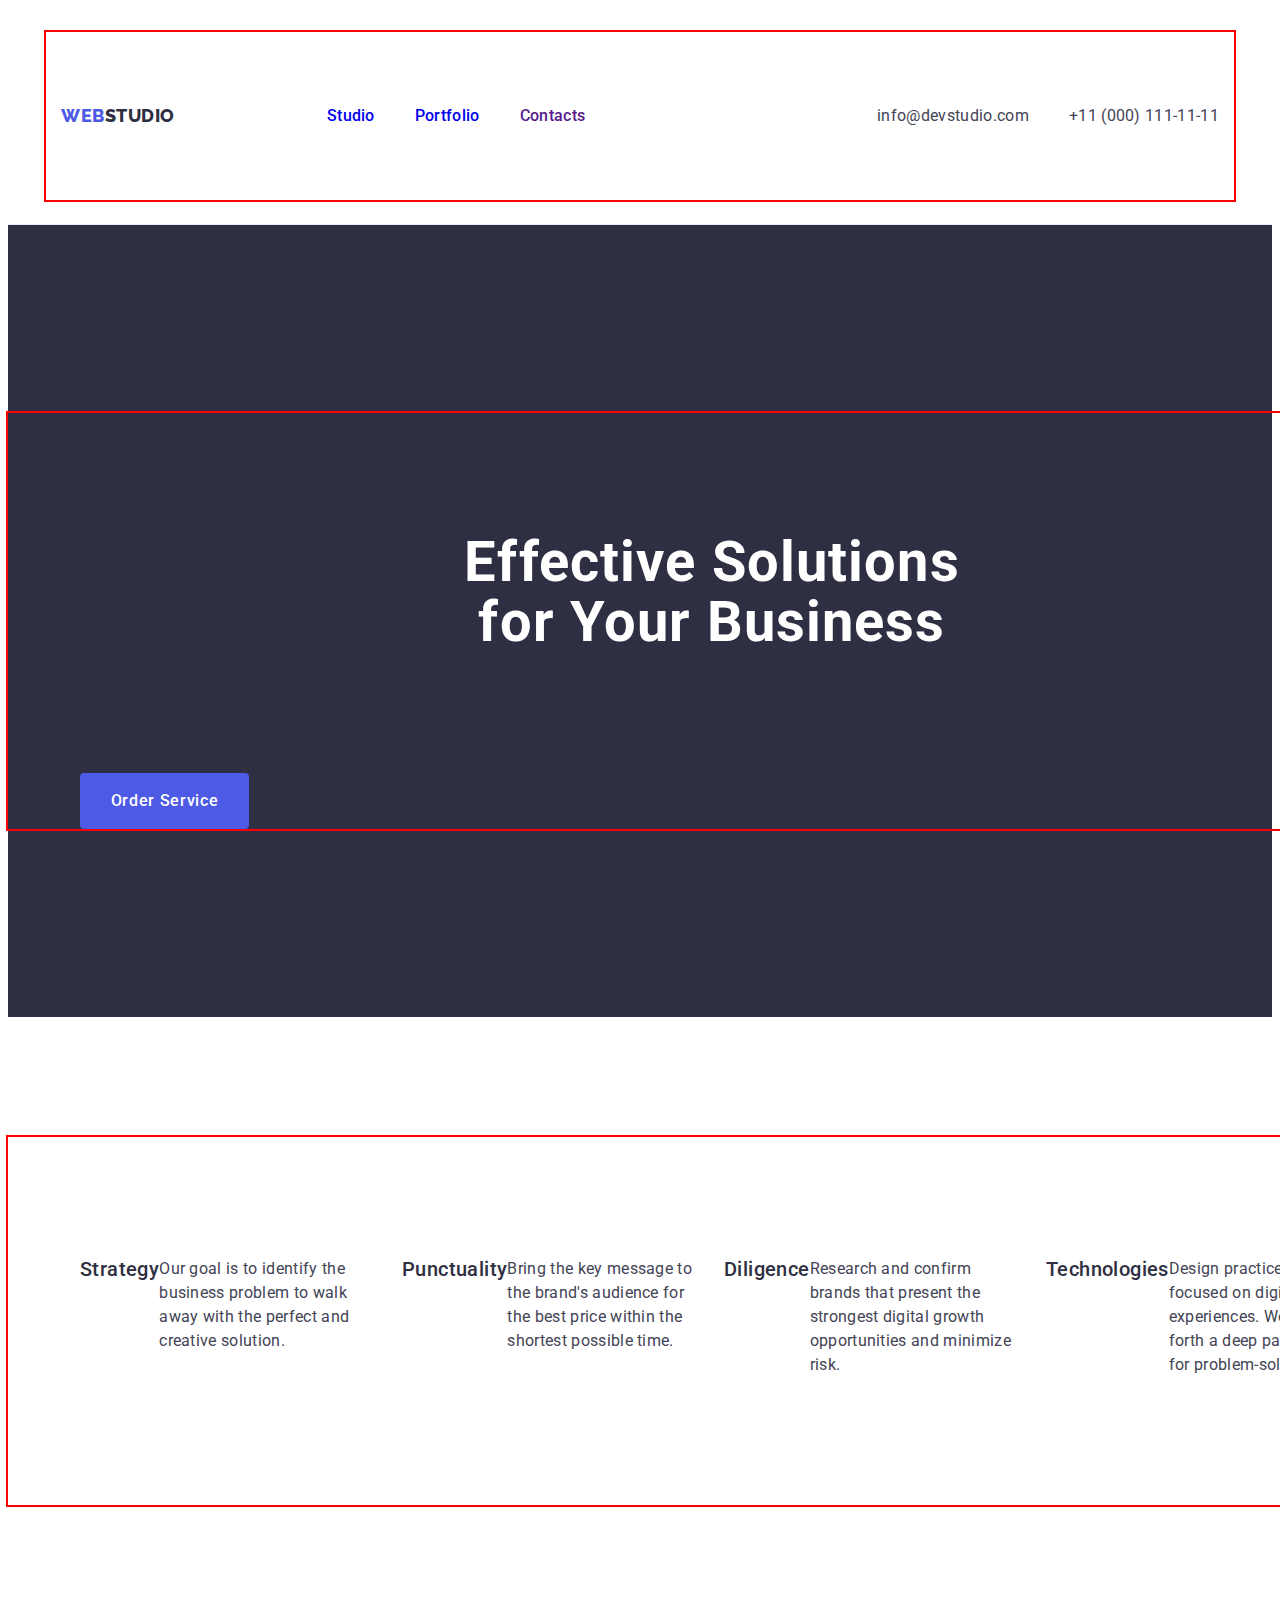
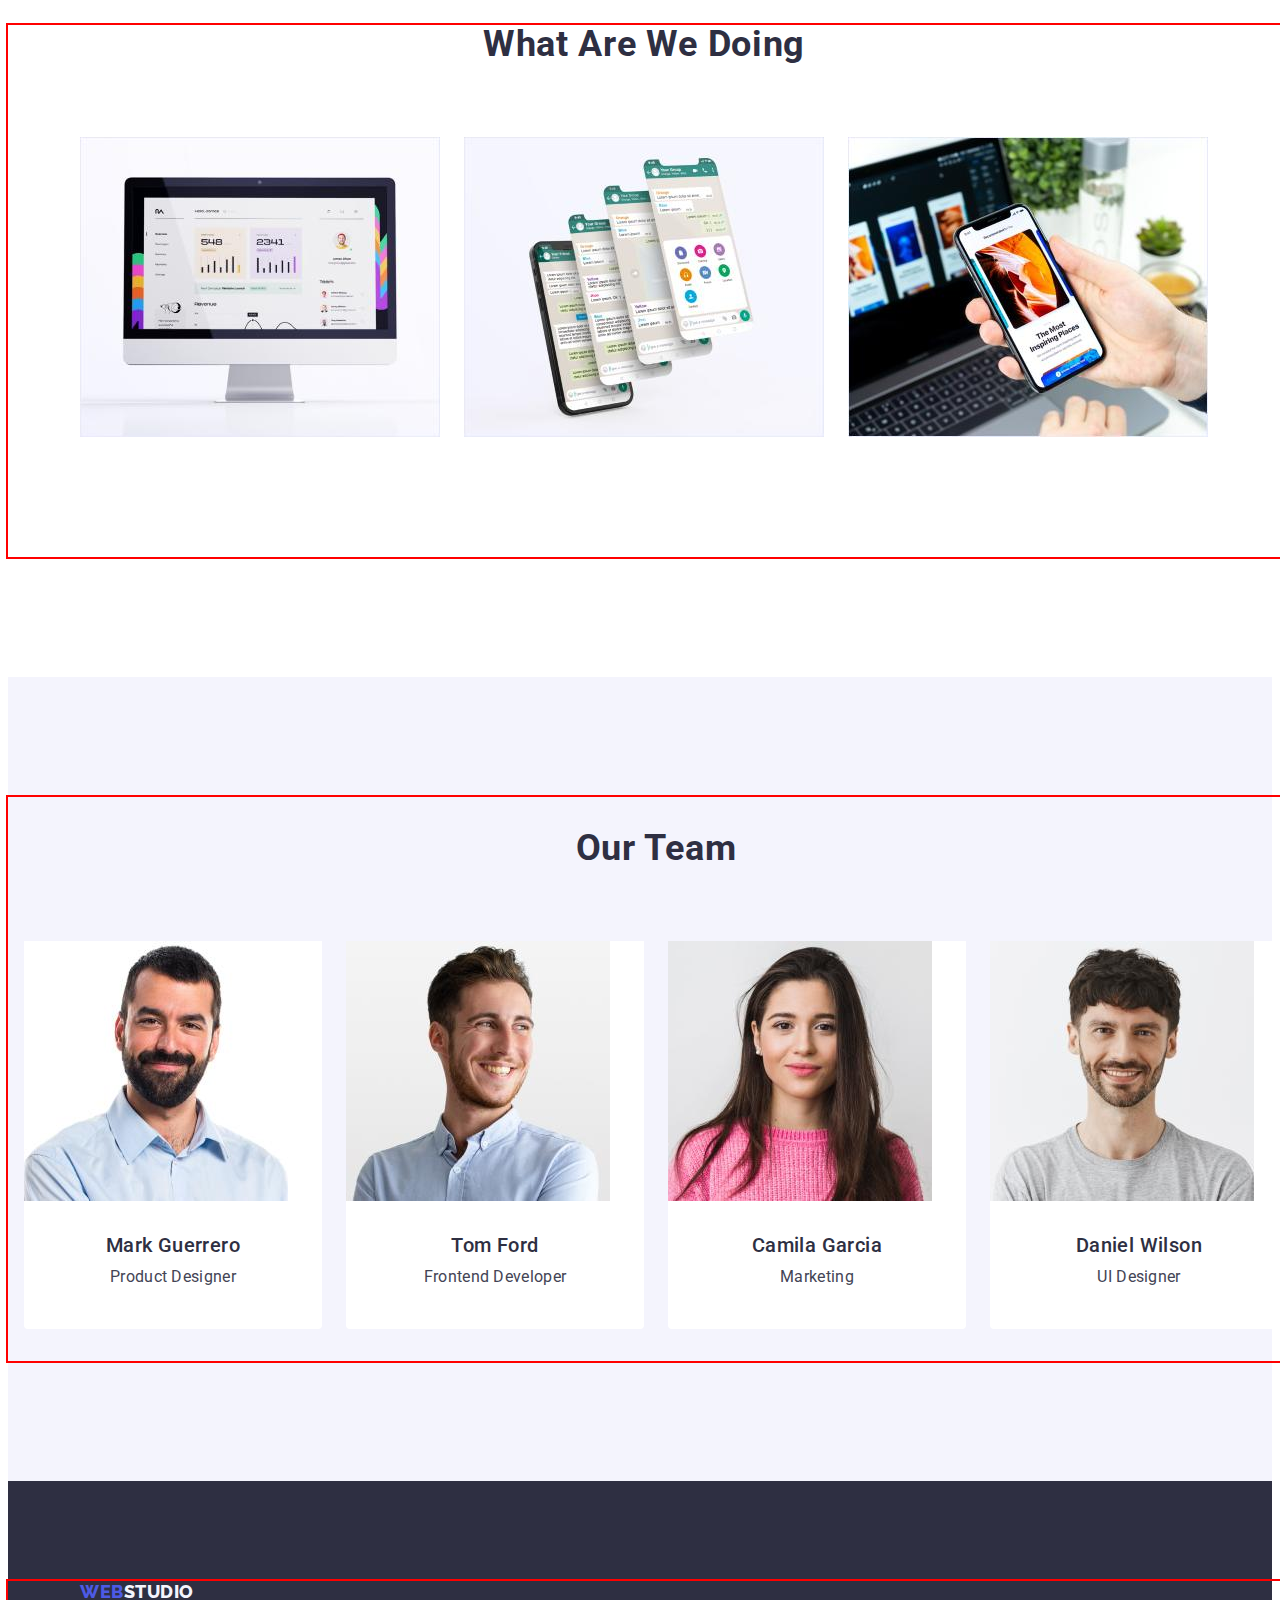
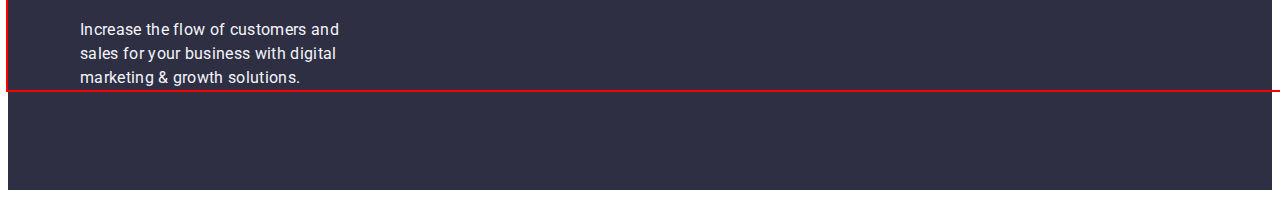
==== index.html @ 11876c2a "HOMEWORK 3" ====
<!DOCTYPE html>
<html lang="en">
<head>
    <meta charset="UTF-8">
    <meta http-equiv="X-UA-Compatible" content="IE=edge">
    <meta name="viewport" content="width=device-width, initial-scale=1.0">
    <title>Web Studio</title>
    <link rel="preconnect" href="https://fonts.googleapis.com">
<link rel="preconnect" href="https://fonts.gstatic.com" crossorigin>
<link href="https://fonts.googleapis.com/css2?family=Raleway:wght@800&family=Roboto:wght@400;500;700&display=swap" rel="stylesheet">
<link rel="stylesheet" href="https://cdnjs.cloudflare.com/ajax/libs/modern-normalize/2.0.0/modern-normalize.min.css" integrity="sha512-4xo8blKMVCiXpTaLzQSLSw3KFOVPWhm/TRtuPVc4WG6kUgjH6J03IBuG7JZPkcWMxJ5huwaBpOpnwYElP/m6wg==" crossorigin="anonymous" referrerpolicy="no-referrer" />    
<link rel="stylesheet" href="./css/style.css">
</head>
<body>
    <header class="header link">
        <div class="container header-container">
        <nav class="header-navigation" >
        <a  class="header-logo link" href="./index.html">Web<span class="header-span link">Studio</span>
        </a>
        <ul class="header-menu list" >
            <li class="header-title-item"><a class="header-text-link link" href="./index.html">Studio</a></li>
            <li class="header-title-item"><a class="header-text-link link" href="./portfolio.html">Portfolio</a></li> 
            <li class="header-title-item"><a class="header-text-link link" href="">Contacts</a></li>
        </ul> 
        </nav>
        <address class="header-address">
            <ul class="header-soc list">
                <li class="header-soc-item link"><a class="header-soc-title link" href="mailto:info@devstudio.com">info@devstudio.com</a></li>
                <li class="header-soc-item link"><a class="header-soc-title link" href="tel:+110001111111">+11 (000) 111-11-11</a></li>
            </ul>
        </address>
        </div>
</header>
<main>
    <section class="hero">
        <div class="container">
        <h1 class="hero-title">
            Effective Solutions for Your Business
        </h1>
        <button type="button" class="hero-btn">Order Service</button>
        </div>
    </section>
    <section class="benefists">
        <div class="container">
        <h2 class="visually-hidden">Benefists</h2>
        <ul class="benefists-list list">
        <li class="benefists-item">
            <h3 class="benefists-subtitle">Strategy</h3>
            <p class="benefists-item-text">Our goal is to identify the business
                problem to walk away with the perfect and creative solution. </p>
        </li>
        <li class="benefists-item">
            <h3 class="benefists-subtitle">Punctuality</h3>
            <p class="benefists-item-text">Bring the key message to the brand's audience for the best price within the shortest possible time.</p>
        </li>
        <li class="benefists-item">
            <h3 class="benefists-subtitle">Diligence</h3>
            <p class="benefists-item-text">Research and confirm brands that present the strongest digital growth opportunities and minimize risk.</p>
        </li>
        <li class="benefists-item">
            <h3 class="benefists-subtitle">Technologies</h3>
            <p class="benefists-item-text">Design practice focused on digital experiences. We bring forth a deep passion for problem-solving.</p>
        </li>
    </ul>
    </div>
    </section>
    <section class="products">
        <div class="container">
        <h2 class="products-title">What are we doing</h2>
        <ul class="products list">
            <li class="products-item"><img src="./images/computer.jpg" alt="computer" width="360"></li>
            <li class="products-item"><img src="./images/more.mobile.phones.jpg" alt="more mobile phones" width="360"></li>
            <li class="products-item"><img src="./images/mobile.phone.jpg" alt="mobile phones" width="360"></li>
        </ul>
        </div>
    </section>
    <section id="our-team" class="team list">
    <div class="container team-container">
        <h2 class="team-title list">Our Team</h2>
            <ul class="team-list list">
                <li class="team-item list">
                    <img src="./images/mark.jpg" alt="Mark Guerrero" width="264">
                <div class="team-person">
                    <h3 class="team-subtitle">Mark Guerrero</h3>
                    <p class="team-item-text">Product Designer</p>
                </div>
                </li>
                 <li class="team-item list">
                    <img src="./images/tom.ford.jpg" alt="TomFord" width="264">
                <div class="team-person">
                    <h3 class="team-subtitle">Tom Ford</h3>
                    <p class="team-item-text">Frontend Developer</p>
                </div>
                </li>
                <li class="team-item list">
                    <img src="./images/Camila.Garcia.jpg" alt="CamilaGarcia" width="264">
                <div class="team-person">
                    <h3 class="team-subtitle">Camila Garcia</h3>
                    <p class="team-item-text">Marketing</p>
                </div>
                </li>
                <li class="team-item list">
                    <img src="./images/Daniel.Wilson.jpg" alt="DanielWilson" width="264">
                <div class="team-person">
                    <h3 class="team-subtitle">Daniel Wilson</h3>
                    <p class="team-item-text">UI Designer</p>
                </div>
                </li>
            </ul>
    </div>
    </section>
</main>
<footer class="web-background link">
    <div class="container footer-container">
    <a href="./portfolio.html" class="web-title link">Web<span class="web-item-title">Studio</span>
    </a>
    <p class="web-item-text">Increase the flow of customers and sales for your business with digital marketing & growth solutions.</p>
</div>
</footer>
</body>
</html>
---- css/style.css ----
:root {
    --title-color:#2E2F42;
    --main-text-color: #434455;
    --second-text-color: #F4F4FD;
    --background: #E5E5E5;
    --color-two: #4D5AE5;
    --color-white: #ffffff;
    --color-three:#404bbf; 
    }
    body {
        font-family: "Raleway" sans-serif;
        font-family: "Roboto", sans-serif;
        background-color: #FFFFFF;
        color: #434455;
    }
    p, h1,h2,h3,h4,h5,h6 {
        margin-top: 0;
        margin-bottom: 0;
    }
    a {
        text-decoration: none;
    }
    img {
        display: block;
    }
    ul{
        list-style: none;
        margin-top: 0;
        margin-bottom: 0;
        padding-left: 0;
    }
    .list style {
        text-decoration: none;
    }
    .container {
        width: 100%;
        max-width: 1440px;
        padding-left: 72px;
        padding-right: 72px;
        margin: 0 auto;
        outline: 2px solid red;
    }
    /* --------------HEADER-------------- */
    
    .header {
        padding-top: 24px;
        padding-bottom: 24px;
        border-bottom: 1px solid #e7e9fc;
    }
    .header-container {
        display: flex;
        align-items: center;
        width: 1158px;
        padding: 0 15px;
        
        
    }
    .header-logo {
    font-family: "Raleway", sans-serif;
    font-weight: 800;
    font-size: 18px;
    line-height: 1.17;
    letter-spacing: 0.03em;
    text-transform: uppercase;
    color: var(--color-two);
    margin-right: 76px;
    
    }
    .header-logo span {
        font-weight: 800;
    font-size: 18px;
    line-height: 1.17;
    letter-spacing: 0.03em;
    text-transform: uppercase;
    color: var(--title-color);
    }
    .header-text-link {
        padding: 24px 0;
    }
    .header-menu {
        display: flex;
        margin-left: 76px;
        gap: 40px;
        padding: 24px 0;
    
    }
    .header-soc {
        display: flex;
        margin-left: auto;
        padding: 24px 0;
        gap: 40px;
    }
    .header-navigation {
        display: flex;
        align-items: center;
        flex-grow: 1;
        margin-right: 76px;
        padding: 24px 0;
        
    }
    .header-menu {
        font-family: 'Roboto';
        font-style: normal;
        font-weight: 500;
        font-size: 16px;
        line-height: 1.5;
        letter-spacing: 0.02em;
        color: var(--title-color);
        padding: 24px 0;
    }
    .header-navigation {
        list-style: none;
    }
    .header-text-link:hover, .header-text-link:focus {
        color: #404bbf;
    }
    .header-menu {
        text-decoration:none;
    }
    .header-soc-title {
    font-weight: 400;
    font-size: 16px;
    line-height: 1.50;
    letter-spacing: 0.02em;
    color: var(--main-text-color);
    width: 153px;
    height: 24px;
    padding: 24px 0;
    gap: 40px;
    }
    .header-soc-item {
        text-decoration: none;
    }
    .header-address{
    font-style: normal;
    }
    .header-menu {
        list-style: none;
    }
    .header-logo {
        text-decoration: none;
    }
    .header-text-link {
        text-decoration: none;
    }
    .header-menu:hover, .header-menu:focus {
        color: #404bbf;
    }
    .header-soc-title:hover,.header-soc-title:focus {
        color: #404bbf
    }
    .header-address {
        display: flex;
        gap: 40px;
        padding: 24px 0;
    }
    .header-title-item {
        padding: 24px 0;
    }
    /* --------------HERO-------------- */
    .hero {
        background-color: #2E2F42;
        padding: 188px 0;
    }
    .hero-title {
        font-weight: 700;
    font-size: 56px;
    line-height: 1.07;
    text-align: center;
    letter-spacing: 0.02em;
    color: var(--color-white);
    max-width: 496px;
    text-align: center;
    margin-right: auto;
    margin-left: auto;
    padding-bottom: 48px;
    padding-bottom: 120px;
    padding-top: 120px;
    }
    .hero-btn {
        width: 169px;
        height: 56px;
        font-family: "Roboto", sans-serif;
        font-weight: 500;
        font-size: 16px;
        line-height: 1.50;
        letter-spacing: 0.04em;
        color: var(--color-white);
        background-color: var(--color-two);
        cursor: pointer;
        border-radius: 4px;
        border:none;
        display: block;
        min-width: 169px;
    }
    .hero-btn:hover, .hero-btn:focus {
        background-color: #404BBF;
    }
    /* --------------BENEFISTS-------------- */
    
    .benefists {
        padding: 120px 0;
    }
    .benefists-list {
        display: flex;
        gap: 24px;
    }
    .visually-hidden { 
        position: absolute; 
        width: 1px; 
        height: 1px; 
        margin: -1px;
        border: 0; 
        padding: 0; 
        white-space: nowrap;
        clip-path: inset(100%);
        clip: rect(0 0 0 0);
        overflow: hidden; 
    }
    .benefists-subtitle {
    font-weight: 500;
    font-size: 20px;
    line-height: 1.20;
    letter-spacing: 0.02em;
    color: var(--title-color);
    margin-bottom: 8px;
    padding: 120px 0;
    }
    .benefists-item-text {
    font-weight: 400;
    font-size: 16px;
    line-height: 1.50;
    letter-spacing: 0.02em;
    color: var(--main-text-color);
    margin-bottom: 8px;
    padding: 120px 0;
    }
    .benefists-item {
        display: flex;
        width: calc((100% - 72px) / 4);
    
    }
    .team-person {
        padding: 32px 16px;
        text-align: center;
        margin-bottom: 8px;
    }
    /* --------------PRODUCTS-------------- */
    .products {
        padding-bottom: 120px;
        display: flex;
        gap: 24px;
    
    }
    .products-title {
        font-weight: 700;
        font-size: 36px;
        line-height: 1.11;
        text-align: center;
        letter-spacing: 0.02em;
        text-transform: capitalize;
        color: var(--title-color);
        margin-bottom: 72px;
    }
    .products-item {
    font-weight: 700;
    font-size: 36px;
    line-height: 1.11;
    text-align: center;
    letter-spacing: 0.02em;
    text-transform: capitalize;
    color: #2E2F42; 
    width: calc((100% - 48px) / 3);
    }
    /* --------------TEAM-------------- */
    .team-container {
        padding: 32px 16px;
    }
    .team {
        background-color: #F4F4FD;
        padding: 120px 0;
    }
    .team-list {
        display: flex;
        gap: 24px;
    }
    .team-title {
        font-weight: 700;
        font-size: 36px;
        line-height: 1.11;
        text-align: center;
        letter-spacing: 0.02em;
        text-transform: capitalize;
        color: var(--title-color);
        margin-bottom: 72px;
    }
    .team-item {
        width: calc((100% - 72px) / 4);
        background: #FFFFFF;
    border-radius: 0px 0px 4px 4px;
    }
    .team-subtitle {
        font-weight: 500;
    font-size: 20px;
    line-height: 1.20;
    letter-spacing: 0.02em;
    color: #2E2F42;
    background-color: #FFFFFF;
    text-align: center;
    margin-bottom: 8px;
    }
    
    .team-item-text {
        font-weight: 400;
    font-size: 16px;
    line-height: 1.50;
    letter-spacing: 0.02em;
    color: #434455;
    text-align: center;
    background-color: var(--color-white);
    }
    /* --------------FOOTER-------------- */
    .web-background {
        background-color: #2e2f42;
        padding: 100px 0;
    }
    .web-title {
    font-family: "Raleway", sans-serif;
    font-weight: 800;
    font-size: 18px;
    line-height: 1.17;
    letter-spacing: 0.03em;
    text-transform: uppercase;
    color: #4D5AE5;
    display: inline-block;
    margin-bottom: 16px;
    }
    .web-title span {
        font-weight: 800;
    font-size: 18px;
    line-height: 1.17;
    letter-spacing: 0.03em;
    color: #F4F4FD;
    text-transform: uppercase;
    }
    .web-item-text{
    font-weight: 400;
    font-size: 16px;
    line-height: 1.50;
    letter-spacing: 0.02em;
    color: #F4F4FD;
    max-width: 264px;
    }
    
    /* --------------PORTFOLIO-------------- */
    
    /* --------------header-PORTFOLIO-------------- */
    .hero-main-btn {
    font-family: "Roboto", sans-serif;
    font-weight: 500;
    font-size: 16px;
    line-height: 1.50;
    text-align: center;
    letter-spacing: 0.04em;
    color: var(--color-two);
    background-color: var(--second-text-color);
    border: 1px solid #e7e9fc;
    padding: 12px 24px;
    
    
    }
    .hero-main-btn {
        cursor: pointer;
    }
    .hero-main-btn:hover, .hero-main-btn:focus {
    background-color: #404BBF;
    }
    .hero-main-btn:hover, .hero-main-btn:focus {
        color:#FFFFFF;
    }
    .picture {
        list-style: none;
    }
    
    .portfolio-subtitle {
    font-weight: 500;
    font-size: 20px;
    line-height: 1.2;
    letter-spacing: 0.02em;
    color: var(--title-color);
    }
    .portfolio-text {
        font-weight: 400;
    font-size: 16px;
    line-height: 1.50;
    letter-spacing: 0.02em;
    color: var(--main-text-color);
    }
    .portfolio-item {
        text-decoration: none;
    }
    .portfolio-item {
        font-weight: 500;
        font-size: 20px;
        line-height: 1.2;
        letter-spacing: 0.02em;
        color: var(--title-color); 
    }
    .portfolio-container {
        display: flex;
        width: 1158px;
        margin: 0 auto;
        padding: 0 15px;
    }
    .visually-hidden {
        position: absolute; 
        width: 1px; 
        height: 1px; 
        margin: -1px;
        border: 0; 
        padding: 0; 
        white-space: nowrap;
        clip-path: inset(100%);
        clip: rect(0 0 0 0);
        overflow: hidden;
    }
    .advantages-btn {
        padding-top: 96px;
        display: flex;
        justify-content: center;
        gap: 24px;
        margin-bottom: 72px;
        padding: 12px 24px;
        border: 1px solid #e7e9fc;
        border-radius: 4px; 
    }
    .hero-main-btn:hover,.hero-main-btn:focus {
        border: 1px solid transparent;
    }
    .advantages {
        padding-top: 96px; 
        padding-bottom: 120px;
    }
    .portfolio-img {
        display: flex;
        flex-wrap: wrap;
        column-gap: 24px;
        row-gap: 48px;
        width: calc((100% - 48px) / 3);
    }
    .main-btn {
        display: flex;
        justify-content: center;
        margin-bottom: 72px;
        gap: 24px;
        border-radius: 4px;
    }
    .btn-upport {
        padding: 32px 16px;
    }
    .upport-container {
        padding: 32px 16px;
        border: 1px solid #e7e9fc;
        border-top: none;
        margin-bottom: 8px;
    }
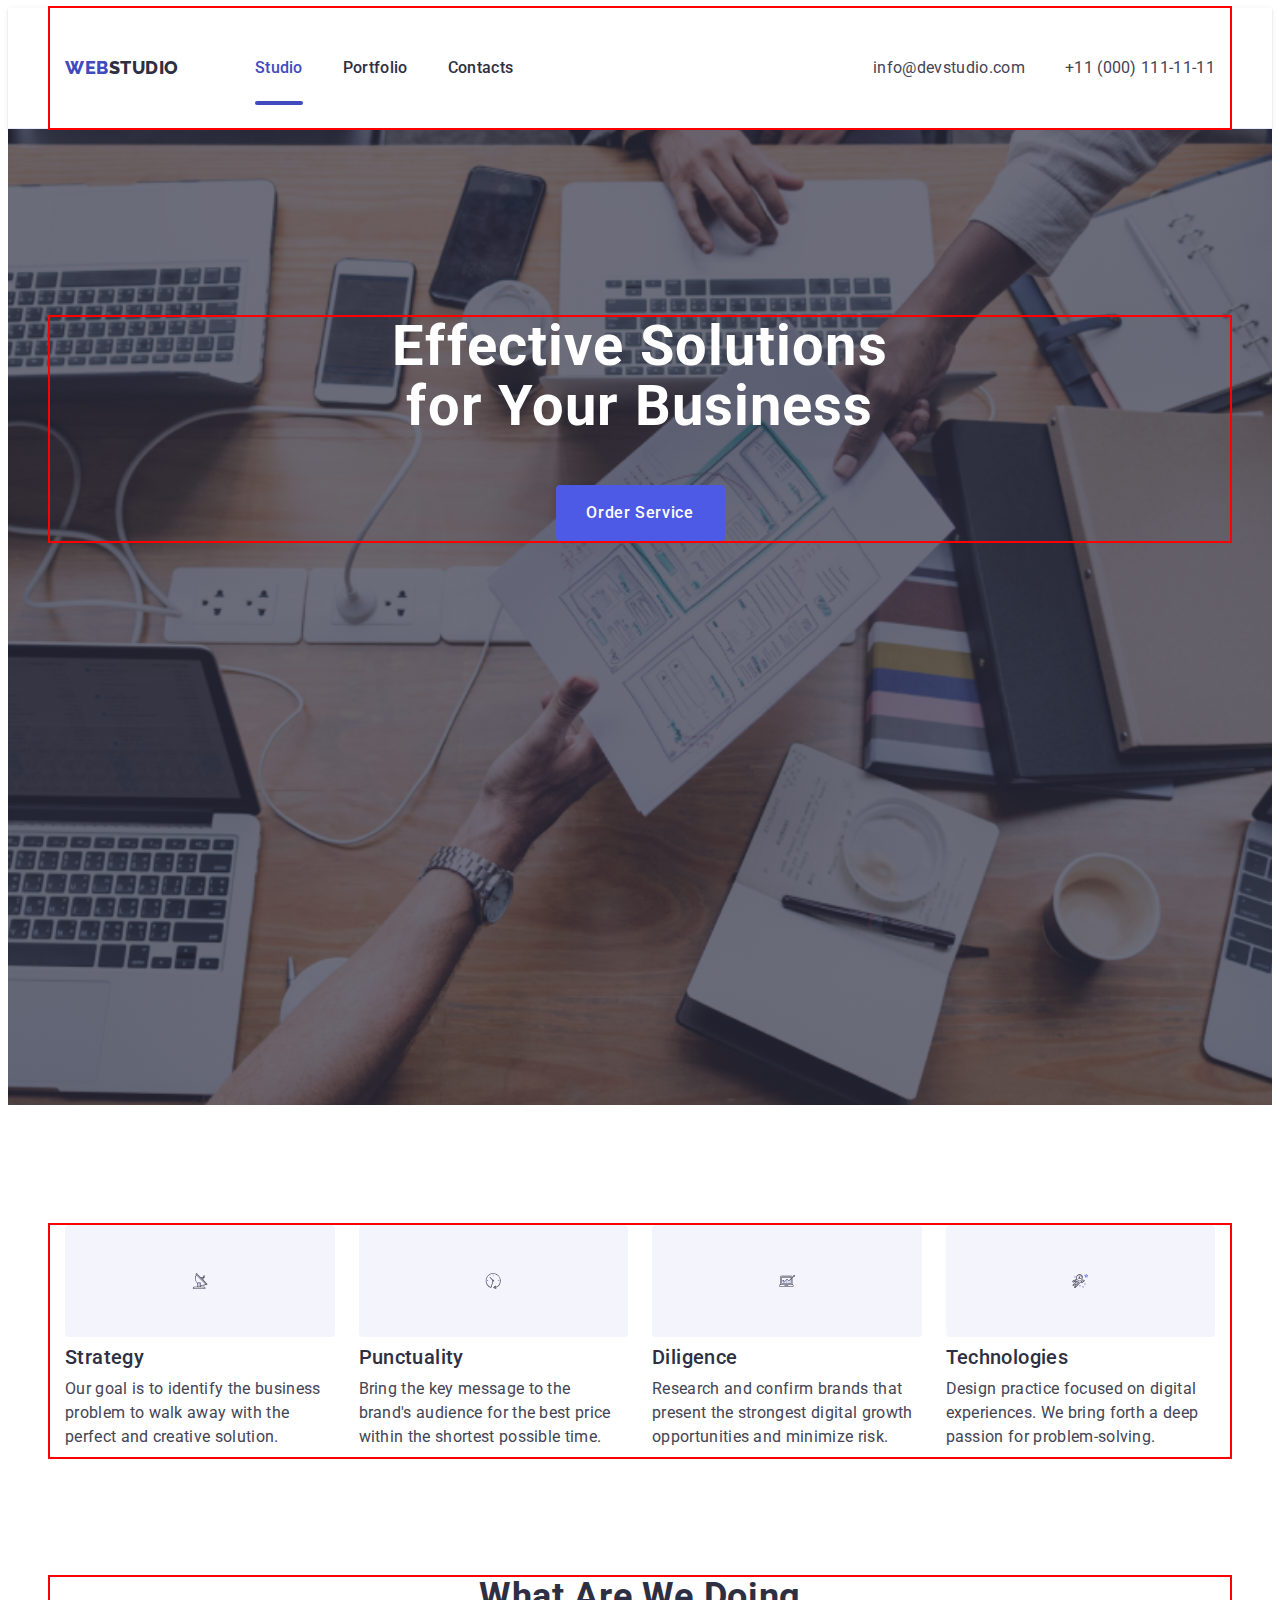
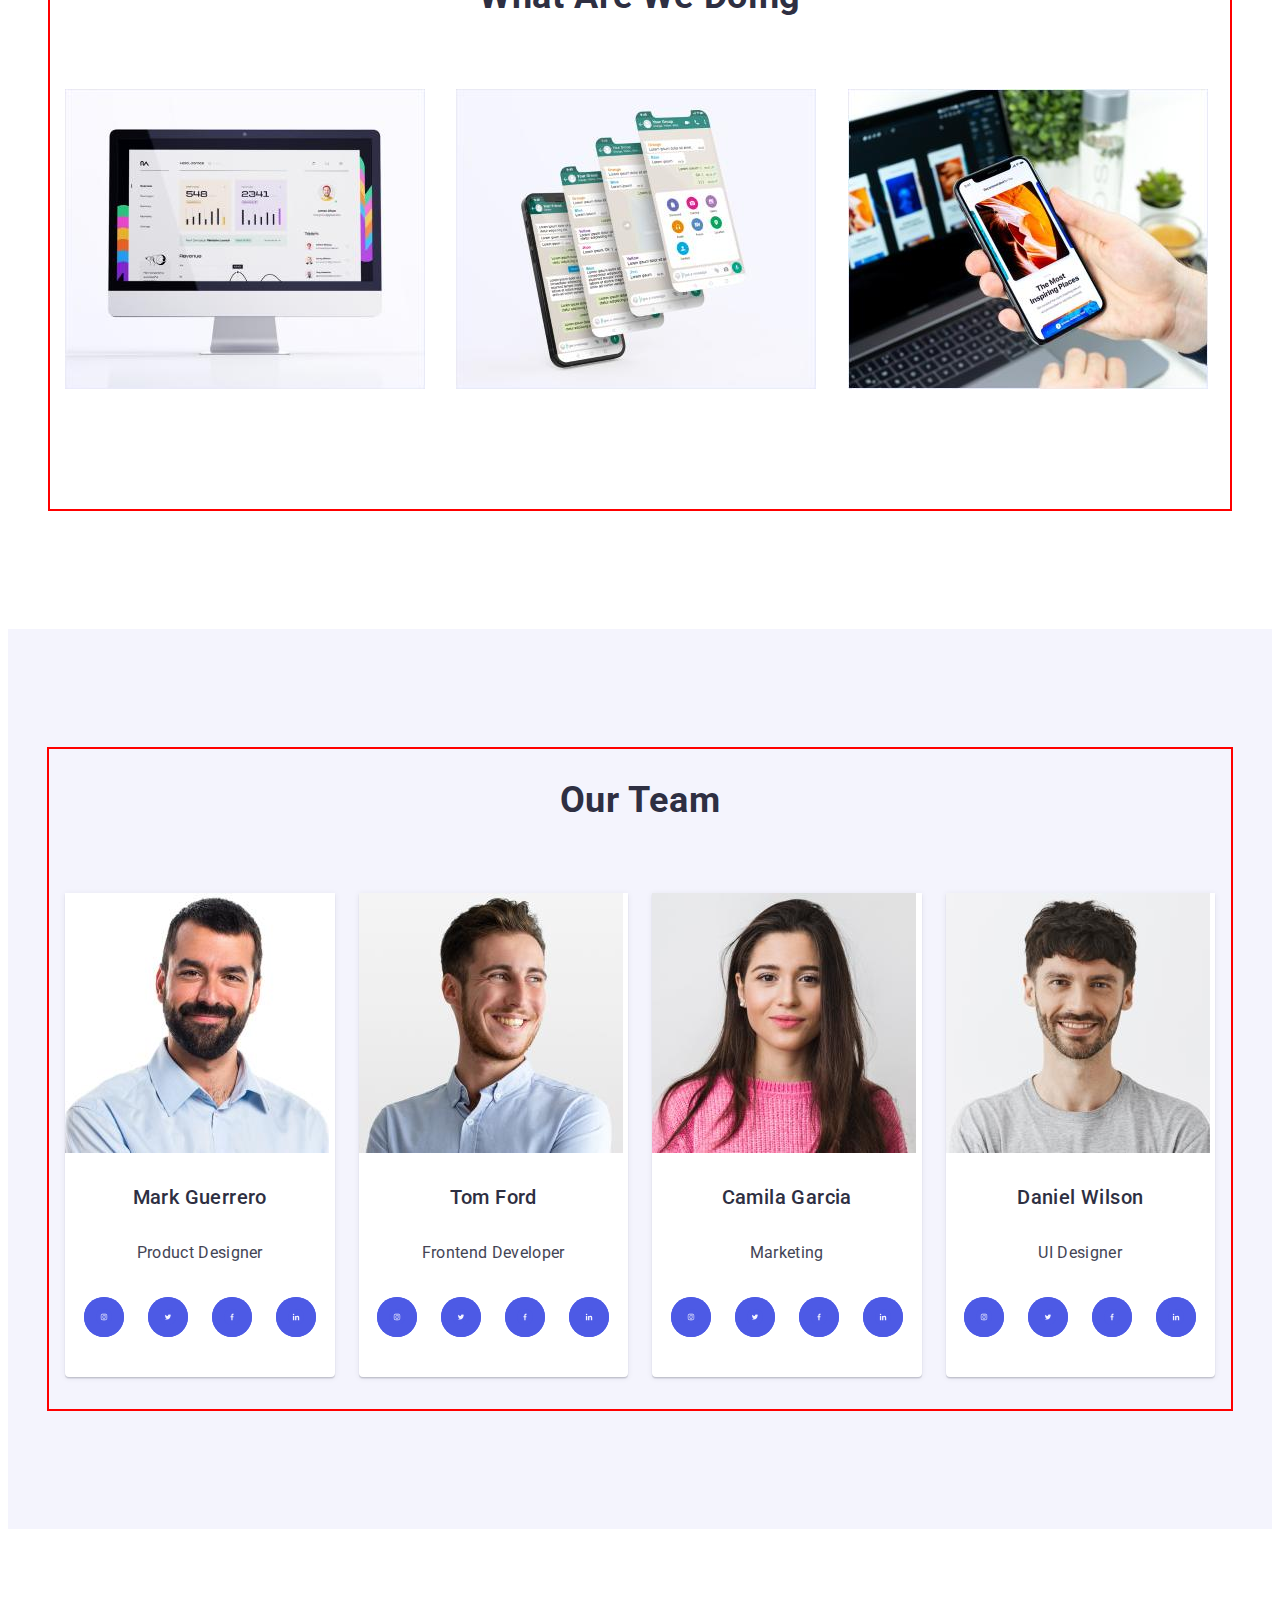
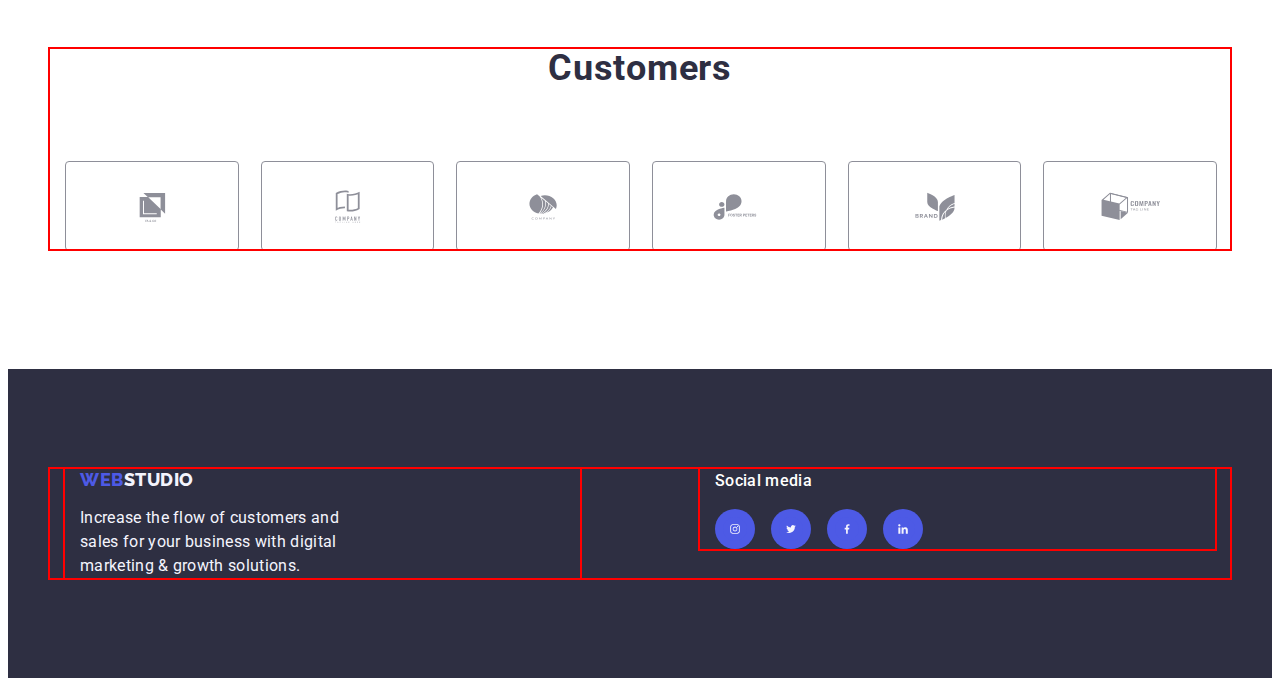
==== commit 8040b5d8: "HOMEWORK 4" ====
--- a/index.html
+++ b/index.html
@@ -14,11 +14,11 @@
 <body>
     <header class="header link">
         <div class="container header-container">
-        <nav class="header-navigation" >
+        <nav class="header-navigation">
         <a  class="header-logo link" href="./index.html">Web<span class="header-span link">Studio</span>
         </a>
         <ul class="header-menu list" >
-            <li class="header-title-item"><a class="header-text-link link" href="./index.html">Studio</a></li>
+            <li class="header-title-item"><a  class="header-text-link link current" href="./index.html">Studio</a></li>
             <li class="header-title-item"><a class="header-text-link link" href="./portfolio.html">Portfolio</a></li> 
             <li class="header-title-item"><a class="header-text-link link" href="">Contacts</a></li>
         </ul> 
@@ -37,7 +37,7 @@
         <h1 class="hero-title">
             Effective Solutions for Your Business
         </h1>
-        <button type="button" class="hero-btn">Order Service</button>
+        <button type="button" class="hero-btn" data-modal-open>Order Service</button>
         </div>
     </section>
     <section class="benefists">
@@ -45,19 +45,39 @@
         <h2 class="visually-hidden">Benefists</h2>
         <ul class="benefists-list list">
         <li class="benefists-item">
+            <div class="icon-container">
+                <svg class="benefists-icon" width="64" height="64">
+                    <use href="./images/icons.svg#icon-lamp"></use>
+                </svg>
+            </div>
             <h3 class="benefists-subtitle">Strategy</h3>
             <p class="benefists-item-text">Our goal is to identify the business
                 problem to walk away with the perfect and creative solution. </p>
         </li>
         <li class="benefists-item">
+            <div class="icon-container">
+                <svg class="benefists-icon" width="64" height="64">
+                    <use href="./images/icons.svg#icon-clock"></use>
+                </svg>
+            </div>
             <h3 class="benefists-subtitle">Punctuality</h3>
             <p class="benefists-item-text">Bring the key message to the brand's audience for the best price within the shortest possible time.</p>
         </li>
         <li class="benefists-item">
+            <div class="icon-container">
+                <svg class="benefists-icon" width="64" height="64">
+                    <use href="./images/icons.svg#icon-grafix"></use>
+                </svg>
+            </div>
             <h3 class="benefists-subtitle">Diligence</h3>
             <p class="benefists-item-text">Research and confirm brands that present the strongest digital growth opportunities and minimize risk.</p>
         </li>
         <li class="benefists-item">
+            <div class="icon-container">
+                <svg class="benefists-icon" width="64" height="64">
+                    <use href="./images/icons.svg#icon-space"></use>
+                </svg>
+            </div>
             <h3 class="benefists-subtitle">Technologies</h3>
             <p class="benefists-item-text">Design practice focused on digital experiences. We bring forth a deep passion for problem-solving.</p>
         </li>
@@ -83,6 +103,41 @@
                 <div class="team-person">
                     <h3 class="team-subtitle">Mark Guerrero</h3>
                     <p class="team-item-text">Product Designer</p>
+                    <ul class="soc-icons">
+
+                    <li class="soc-icon-team">  
+                        <a href="" class="sending">
+                        <svg class="icons-soc" width="16" height="16">
+                            <use href="./images/symbol-defs.svg#icon-instagram"></use>
+                        </svg>
+                        </a>
+                    </li>
+
+                    <li class="soc-icon-team">
+                        <a href="" class="sending">
+                            <svg class="icons-soc"  width="16" height="16">
+                                <use href="./images/symbol-defs.svg#icon-twitter"></use>
+                            </svg>    
+                        </a>
+                        </li>
+                        <li class="soc-icon-team">
+                            <a href="" class="sending"> 
+                                <svg class="icons-soc"  width="16" height="16">
+                                    <use href="./images/symbol-defs.svg#icon-facebook"></use>
+                                </svg> 
+                            </a>  
+                        </li>
+                        
+                        <li class="soc-icon-team"> 
+                            <a href="" class="sending">
+                                <svg class="icons-soc"  width="16" height="16">
+                                    <use href="./images/symbol-defs.svg#icon-icon-in"></use>
+                                </svg>
+                            </a>
+                        </li>
+
+
+                    </ul>
                 </div>
                 </li>
                  <li class="team-item list">
@@ -90,32 +145,233 @@
                 <div class="team-person">
                     <h3 class="team-subtitle">Tom Ford</h3>
                     <p class="team-item-text">Frontend Developer</p>
-                </div>
+                    <ul class="soc-icons">
+
+                        <li class="soc-icon-team">  
+                            <a href="" class="sending">
+                            <svg class="icons-soc" width="16" height="16">
+                                <use href="./images/symbol-defs.svg#icon-instagram"></use>
+                            </svg>
+                            </a>
+                        </li>
+    
+                        <li class="soc-icon-team">
+                            <a href="" class="sending">
+                                <svg class="icons-soc"  width="16" height="16">
+                                    <use href="./images/symbol-defs.svg#icon-twitter"></use>
+                                </svg>    
+                            </a>
+                            </li>
+                            <li class="soc-icon-team">
+                                <a href="" class="sending"> 
+                                    <svg class="icons-soc"  width="16" height="16">
+                                        <use href="./images/symbol-defs.svg#icon-facebook"></use>
+                                    </svg> 
+                                </a>  
+                            </li>
+                            
+                            <li class="soc-icon-team"> 
+                                <a href="" class="sending">
+                                    <svg class="icons-soc"  width="16" height="16">
+                                        <use href="./images/symbol-defs.svg#icon-icon-in"></use>
+                                    </svg>
+                                </a>
+                            </li>
+    
+    
+                        </ul>
+                    </div>
                 </li>
                 <li class="team-item list">
                     <img src="./images/Camila.Garcia.jpg" alt="CamilaGarcia" width="264">
                 <div class="team-person">
                     <h3 class="team-subtitle">Camila Garcia</h3>
                     <p class="team-item-text">Marketing</p>
-                </div>
+                    <ul class="soc-icons">
+
+                        <li class="soc-icon-team">  
+                            <a href="" class="sending">
+                            <svg class="icons-soc" width="16" height="16">
+                                <use href="./images/symbol-defs.svg#icon-instagram"></use>
+                            </svg>
+                            </a>
+                        </li>
+    
+                        <li class="soc-icon-team">
+                            <a href="" class="sending">
+                                <svg class="icons-soc"  width="16" height="16">
+                                    <use href="./images/symbol-defs.svg#icon-twitter"></use>
+                                </svg>    
+                            </a>
+                            </li>
+                            <li class="soc-icon-team">
+                                <a href="" class="sending"> 
+                                    <svg class="icons-soc"  width="16" height="16">
+                                        <use href="./images/symbol-defs.svg#icon-facebook"></use>
+                                    </svg> 
+                                </a>  
+                            </li>
+                            
+                            <li class="soc-icon-team"> 
+                                <a href="" class="sending">
+                                    <svg class="icons-soc"  width="16" height="16">
+                                        <use href="./images/symbol-defs.svg#icon-icon-in"></use>
+                                    </svg>
+                                </a>
+                            </li>
+    
+    
+                        </ul>
+                    </div>
                 </li>
                 <li class="team-item list">
                     <img src="./images/Daniel.Wilson.jpg" alt="DanielWilson" width="264">
                 <div class="team-person">
                     <h3 class="team-subtitle">Daniel Wilson</h3>
                     <p class="team-item-text">UI Designer</p>
-                </div>
+                    <ul class="soc-icons">
+
+                        <li class="soc-icon-team">  
+                            <a href="" class="sending">
+                            <svg class="icons-soc" width="16" height="16">
+                                <use href="./images/symbol-defs.svg#icon-instagram"></use>
+                            </svg>
+                            </a>
+                        </li>
+    
+                        <li class="soc-icon-team">
+                            <a href="" class="sending">
+                                <svg class="icons-soc"  width="16" height="16">
+                                    <use href="./images/symbol-defs.svg#icon-twitter"></use>
+                                </svg>    
+                            </a>
+                            </li>
+                            <li class="soc-icon-team">
+                                <a href="" class="sending"> 
+                                    <svg class="icons-soc"  width="16" height="16">
+                                        <use href="./images/symbol-defs.svg#icon-facebook"></use>
+                                    </svg> 
+                                </a>  
+                            </li>
+                            
+                            <li class="soc-icon-team"> 
+                                <a href="" class="sending">
+                                    <svg class="icons-soc"  width="16" height="16">
+                                        <use href="./images/symbol-defs.svg#icon-icon-in"></use>
+                                    </svg>
+                                </a>
+                            </li>
+    
+    
+                        </ul>
+                    </div>
                 </li>
             </ul>
     </div>
+    </section>
+    <section class="customers">
+        <div class="container">
+            <h2 class="logo-customers">Customers</h2>
+            <ul class="customers-list">
+                <li class="customers-item">
+                    <a href="" class="customers-sending">
+                        <svg class="customers-icon" width="104" height="56">
+                            <use href="./images/customers.icon.svg#icon-Client-1"></use>
+                        </svg>
+                    </a>
+                </li>
+                <li class="customers-item">
+                    <a href="" class="customers-sending">
+                        <svg class="customers-icon" width="104" height="56">
+                            <use href="./images/customers.icon.svg#icon-Client-2"></use>
+                        </svg>
+                    </a>
+                </li>
+                <li class="customers-item">
+                    <a href="" class="customers-sending">
+                        <svg class="customers-icon" width="104" height="56">
+                            <use href="./images/customers.icon.svg#icon-Client-3"></use>
+                        </svg>
+                    </a>
+                </li>
+                <li class="customers-item">
+                    <a href="" class="customers-sending">
+                        <svg class="customers-icon" width="104" height="56">
+                            <use href="./images/customers.icon.svg#icon-Client-4"></use>
+                        </svg>
+                    </a>
+                </li>
+                <li class="customers-item">
+                    <a href="" class="customers-sending">
+                        <svg class="customers-icon" width="104" height="56">
+                            <use href="./images/customers.icon.svg#icon-Client-5"></use>
+                        </svg>
+                    </a>
+                </li>
+                <li class="customers-item">
+                    <a href="" class="customers-sending">
+                        <svg class="customers-icon" width="104" height="56">
+                            <use href="./images/customers.icon.svg#icon-Client-6"></use>
+                        </svg>
+                    </a>                    
+                </li>
+            </ul>
+        </div>
+
     </section>
 </main>
 <footer class="web-background link">
-    <div class="container footer-container">
-    <a href="./portfolio.html" class="web-title link">Web<span class="web-item-title">Studio</span>
-    </a>
-    <p class="web-item-text">Increase the flow of customers and sales for your business with digital marketing & growth solutions.</p>
+<div class="container footer-container">
+    <div class="container web-defs">
+            <a href="./portfolio.html" class="web-title link">Web<span class="web-item-title">Studio</span>
+        </a>
+            <p class="web-item-text">Increase the flow of customers and sales for your business with digital marketing & growth solutions.</p>
+    </div>
+    <div class="container web-container">
+        <p class="prf-web">Social media</p>
+            <ul class="media-web">
+                <li class="web-icons">
+                    <a href="" class="sending-web">
+                    <svg class="footer-icons" width="24" height="24">
+                        <use href="./images/symbol-defs.svg#icon-instagram"></use>
+                    </svg>
+                </a>    
+                </li>
+                <li class="web-icons">
+                    <a href="" class="sending-web">
+                    <svg class="footer-icons" width="24" height="24">
+                        <use href="./images/symbol-defs.svg#icon-twitter"></use>
+                    </svg>
+                    </a>
+                </li>
+                <li class="web-icons">
+                    <a href="" class="sending-web">
+                        <svg class="footer-icons" width="24" height="24">
+                            <use href="./images/symbol-defs.svg#icon-facebook"></use>
+                        </svg>
+                    </a>
+                </li>
+                <li class="web-icons">
+                    <a href="" class="sending-web">
+                    <svg class="footer-icons" width="24" height="24">
+                        <use href="./images/symbol-defs.svg#icon-icon-in"></use>
+                    </svg>
+                </a>
+            </li>
+        </ul>
+    </div>
 </div>
 </footer>
+<div class="backdrop  is-hidden" data-modal>
+    <div class="modal">
+        <button type="button" class="data-button" data-modal-close>
+            <svg class="vector-btn" width="8" height="8">
+                <use href="./images/vector.symbol.svg#icon-Vector"></use>
+            </svg>
+        </button>
+        
+    </div>
+</div>
+<script src="./js/modal.js"></script>
 </body>
 </html>--- a/css/style.css
+++ b/css/style.css
@@ -34,56 +34,77 @@
     }
     .container {
         width: 100%;
-        max-width: 1440px;
-        padding-left: 72px;
-        padding-right: 72px;
+        max-width: 1150px;
+        padding-left: 15px;
+        padding-right: 15px;
         margin: 0 auto;
         outline: 2px solid red;
     }
     /* --------------HEADER-------------- */
     
     .header {
-        padding-top: 24px;
-        padding-bottom: 24px;
         border-bottom: 1px solid #e7e9fc;
+        box-shadow: 0px 2px 1px rgba(46, 47, 66, 0.08), 0px 1px 1px rgba(46, 47, 66, 0.16), 0px 1px 6px rgba(46, 47, 66, 0.08);
     }
     .header-container {
         display: flex;
-        align-items: center;
-        width: 1158px;
-        padding: 0 15px;
-        
-        
-    }
-    .header-logo {
-    font-family: "Raleway", sans-serif;
+        align-items: center;   
+    }
+
+.header-logo {
+font-family: "Raleway", sans-serif;
+font-weight: 800;
+font-size: 18px;
+line-height: 1.17;
+letter-spacing: 0.03em;
+text-transform: uppercase;
+color: var(--color-two);
+margin-right: 76px;
+position: relative;
+     color: #404bbf;
+}
+.header-logo span {
     font-weight: 800;
     font-size: 18px;
     line-height: 1.17;
     letter-spacing: 0.03em;
     text-transform: uppercase;
-    color: var(--color-two);
-    margin-right: 76px;
-    
-    }
-    .header-logo span {
-        font-weight: 800;
-    font-size: 18px;
-    line-height: 1.17;
-    letter-spacing: 0.03em;
-    text-transform: uppercase;
     color: var(--title-color);
-    }
+}
     .header-text-link {
-        padding: 24px 0;
+    padding: 24px 0;
+    font-family: 'Roboto';
+    font-style: normal;
+    font-weight: 500;
+    font-size: 16px;
+    line-height: 1.5;
+    letter-spacing: 0.02em;
+    color: var(--title-color);
+    transition:  color 250ms cubic-bezier(0.4, 0, 0.2, 1);
+    display: block;
+    position: relative;
     }
     .header-menu {
         display: flex;
-        margin-left: 76px;
         gap: 40px;
-        padding: 24px 0;
-    
-    }
+        position: relative;
+        color: #404bbf;
+    }
+    .current {
+        color: #404BBF;
+    
+    }
+    .current::after {
+        display: block;
+        position: absolute;
+        content: '';
+        width: 100%;
+        height: 4px;
+        background-color: #404bbf;
+        border-radius: 2px;
+        bottom: -1px;
+    }
+
     .header-soc {
         display: flex;
         margin-left: auto;
@@ -93,20 +114,8 @@
     .header-navigation {
         display: flex;
         align-items: center;
-        flex-grow: 1;
-        margin-right: 76px;
-        padding: 24px 0;
-        
-    }
-    .header-menu {
-        font-family: 'Roboto';
-        font-style: normal;
-        font-weight: 500;
-        font-size: 16px;
-        line-height: 1.5;
-        letter-spacing: 0.02em;
-        color: var(--title-color);
-        padding: 24px 0;
+        position: relative;
+        color: #404bbf;
     }
     .header-navigation {
         list-style: none;
@@ -116,17 +125,19 @@
     }
     .header-menu {
         text-decoration:none;
+        list-style: none;
     }
     .header-soc-title {
-    font-weight: 400;
-    font-size: 16px;
-    line-height: 1.50;
-    letter-spacing: 0.02em;
-    color: var(--main-text-color);
-    width: 153px;
-    height: 24px;
-    padding: 24px 0;
-    gap: 40px;
+        font-weight: 400;
+        font-size: 16px;
+        line-height: 1.50;
+        letter-spacing: 0.02em;
+        color: var(--main-text-color);
+        width: 153px;
+        height: 24px;
+        padding: 24px 0;
+        gap: 40px;
+        transition: color 250ms cubic-bezier(0.4, 0, 0.2, 1);
     }
     .header-soc-item {
         text-decoration: none;
@@ -134,9 +145,6 @@
     .header-address{
     font-style: normal;
     }
-    .header-menu {
-        list-style: none;
-    }
     .header-logo {
         text-decoration: none;
     }
@@ -152,7 +160,7 @@
     .header-address {
         display: flex;
         gap: 40px;
-        padding: 24px 0;
+        margin-left: auto;
     }
     .header-title-item {
         padding: 24px 0;
@@ -160,7 +168,13 @@
     /* --------------HERO-------------- */
     .hero {
         background-color: #2E2F42;
+        background-image: linear-gradient(rgba(46, 47, 66, 0.7), rgba(46, 47, 66, 0.7)), url(../images/peopleoffice.jpg); 
         padding: 188px 0;
+        background-repeat: no-repeat;
+        background-position: center;
+        background-size: cover;
+        height: 600px;
+        margin: 0 auto;
     }
     .hero-title {
         font-weight: 700;
@@ -173,9 +187,7 @@
     text-align: center;
     margin-right: auto;
     margin-left: auto;
-    padding-bottom: 48px;
-    padding-bottom: 120px;
-    padding-top: 120px;
+    margin-bottom: 48px;
     }
     .hero-btn {
         width: 169px;
@@ -192,6 +204,9 @@
         border:none;
         display: block;
         min-width: 169px;
+        margin-right: auto;
+        margin-left: auto;
+        transition : background-color 250ms cubic-bezier(0.4, 0, 0.2, 1);
     }
     .hero-btn:hover, .hero-btn:focus {
         background-color: #404BBF;
@@ -217,6 +232,15 @@
         clip: rect(0 0 0 0);
         overflow: hidden; 
     }
+    .icon-container {
+        display: flex; 
+        align-items: center;
+        justify-content: center;
+        height: 112px;
+        background-color: #f4f4fd;
+        border-radius: 4px;
+        margin-bottom: 8px;
+    }
     .benefists-subtitle {
     font-weight: 500;
     font-size: 20px;
@@ -224,7 +248,6 @@
     letter-spacing: 0.02em;
     color: var(--title-color);
     margin-bottom: 8px;
-    padding: 120px 0;
     }
     .benefists-item-text {
     font-weight: 400;
@@ -233,10 +256,8 @@
     letter-spacing: 0.02em;
     color: var(--main-text-color);
     margin-bottom: 8px;
-    padding: 120px 0;
     }
     .benefists-item {
-        display: flex;
         width: calc((100% - 72px) / 4);
     
     }
@@ -272,6 +293,10 @@
     color: #2E2F42; 
     width: calc((100% - 48px) / 3);
     }
+    .products-list {
+        display: flex;
+        gap: 24px;
+    }
     /* --------------TEAM-------------- */
     .team-container {
         padding: 32px 16px;
@@ -283,7 +308,43 @@
     .team-list {
         display: flex;
         gap: 24px;
-    }
+        justify-content: center;  
+        transition :  border-color 250ms cubic-bezier(0.4, 0, 0.2, 1), color 250ms cubic-bezier(0.4, 0, 0.2, 1);
+    }
+    .soc-icons {
+        display: flex;
+        gap: 24px;
+        justify-content: center; 
+    }
+    .sending :hover 
+    .sending :focus {
+    background-color: #404bbf;
+    }
+    .soc-icon-team {
+    width: 40px;
+    height: 40px;
+    background-color: var(--color-two);
+    border-radius: 50%; 
+    gap: 24px;
+}
+.sending {
+    width: 100%;
+    height: 100%;
+    background-color: var(--color-two);
+    border-radius: 50%;
+    display: flex;
+    text-align: center;
+    justify-content: center;
+    align-items: center;
+    transition :background-color 250ms cubic-bezier(0.4, 0, 0.2, 1);
+}
+.sending:hover .sending:focus {
+    background-color: #404bbf;
+}
+.icons-soc {
+    fill: #F4F4FD;
+
+}
     .team-title {
         font-weight: 700;
         font-size: 36px;
@@ -298,6 +359,7 @@
         width: calc((100% - 72px) / 4);
         background: #FFFFFF;
     border-radius: 0px 0px 4px 4px;
+    box-shadow:0px 1px 6px rgba(46, 47, 66, 0.08), 0px 1px 1px rgba(46, 47, 66, 0.16), 0px 2px 1px rgba(46, 47, 66, 0.08);
     }
     .team-subtitle {
         font-weight: 500;
@@ -308,8 +370,11 @@
     background-color: #FFFFFF;
     text-align: center;
     margin-bottom: 8px;
-    }
-    
+    padding: 0 15px;
+    }
+    .team-person {
+        padding: 32px 0;
+    }
     .team-item-text {
         font-weight: 400;
     font-size: 16px;
@@ -318,12 +383,65 @@
     color: #434455;
     text-align: center;
     background-color: var(--color-white);
-    }
+    padding: 24px 0; 
+    display: block;
+    margin-bottom: 8px;
+    }
+    /* --------------СOSTOMERS-------------- */
+.customers {
+    padding-top: 120px;
+    padding-bottom: 120px;
+}
+.logo-customers {
+    font-family: 'Roboto';
+font-style: normal;
+font-weight: 700;
+font-size: 36px;
+line-height: 1.11;
+text-align: center;
+letter-spacing: 0.02em;
+text-transform: capitalize;
+color: #2E2F42;
+margin-bottom: 72px;
+}
+.customers-list {
+    display: flex;
+    gap: 24px;
+    transition :border-color 250ms cubic-bezier(0.4, 0, 0.2, 1), color 250ms cubic-bezier(0.4, 0, 0.2, 1);
+    
+}
+.customers-item {
+    width: calc((100% - 120px) / 6);
+    height: 88px;
+}
+.customers-sending {
+    width :100%;
+    height : 100%;
+    border: 1px solid #8e8f99;
+    border-radius: 4px;
+    display: flex;
+    justify-content: center;
+    align-items: center;
+    color: #8e8f99;
+    transition : border-color 250ms cubic-bezier(0.4, 0, 0.2, 1), color 250ms cubic-bezier(0.4, 0, 0.2, 1);
+}
+.customers-sending:hover {
+    border-color: #404bbf;
+    color: #404BBF;
+}
+.customers-sending:focus {
+    border-color: #404bbf;
+    color: #404BBF;
+}
+.customers-icon {
+    fill: currentColor;
+}
     /* --------------FOOTER-------------- */
     .web-background {
         background-color: #2e2f42;
         padding: 100px 0;
     }
+    
     .web-title {
     font-family: "Raleway", sans-serif;
     font-weight: 800;
@@ -351,6 +469,115 @@
     color: #F4F4FD;
     max-width: 264px;
     }
+    .prf-web {
+        font-weight: 500;
+    font-size: 16px;
+    line-height: 1.50;
+    letter-spacing: 0.02em;
+    color: #FFFFFF;
+    display: flex;
+    align-items: baseline;
+    margin-bottom: 16px;
+    
+    }
+    .media-web {
+        display: flex;
+        gap: 16px;
+        width: 40px;
+        height: 40px;
+        
+    }
+    .sending-web {
+        width: 100%;
+        height: 100%;
+        background-color: #4D5AE5;
+        border-radius: 50%;
+        display: flex;
+        justify-content: center;
+        align-items: center;
+        width: 40px;
+        height: 40px;
+        transition :background-color 250ms cubic-bezier(0.4, 0, 0.2, 1);
+    }
+    .soc-icon-team :hover, .soc-icon-team :focus {
+        background-color: #404bbf;
+    }
+    .web-icons {
+        transition : 250ms cubic-bezier(0.4, 0, 0.2, 1);
+    }
+    .footer-icons {
+        fill: #F4F4FD;
+    }
+    .footer-container {
+        display: flex;
+        align-items: baseline;   
+    }
+    .web-defs {
+        margin-right: 120px;
+    }
+    .media-web :hover {
+        background-color: #31d0aa;
+    }
+    .sending-web:focus {
+        background-color: #31d0aa;
+    }
+    /* --------------WINDOW-------------- */
+
+.backdrop {
+    position: fixed;
+    top: 0;
+    left: 0;
+    width: 100%;
+    height: 100%;
+    background-color: rgba(46, 47, 66, 0.4);
+    transition: opacity 250ms cubic-bezier(0.4, 0, 0.2, 1),
+    visibility 250ms cubic-bezier(0.4, 0, 0.2, 1);
+}
+.modal {
+    position: absolute;
+    top: 50%;
+    left: 50%;
+    transform: translate(-50%, -50%) scale(1);
+    width: 408px;
+    min-height: 584px;
+    background: #fcfcfc;
+    box-shadow: 0px 1px 1px rgba(0, 0, 0, 0.14), 0px 1px 3px rgba(0, 0, 0, 0.12), 0px 2px 1px rgba(0, 0, 0, 0.2);
+    transition: transform 250ms cubic-bezier(0.4, 0, 0.2, 1);  
+    
+    border-radius: 4px;
+}
+.data-button {
+    position: absolute;
+    top: 24px;
+    right: 24px;
+    width: 24px;
+    height: 24px;
+    border-radius: 50%;
+    display: flex;
+    align-items: center;
+    justify-content: center;
+    background-color: #e7e9fc;
+    border: 1px solid rgba(0, 0, 0, 0.1);
+    padding: 0;
+    cursor: pointer;
+    transition: background-color 250ms cubic-bezier(0.4, 0, 0.2, 1), border 250ms cubic-bezier(0.4, 0, 0.2, 1);
+}
+.modal :hover, .modal :focus {
+    background-color: #404bbf;
+    border: none; 
+}
+
+.is-hidden {
+    opacity: 0;
+    visibility: hidden; 
+    pointer-events: none;
+}
+.vector-btn {
+    transition: fill 250ms cubic-bezier(0.4, 0, 0.2, 1);
+}
+.modal :hover , .modal :focus {
+    fill: #FFFFFF;
+}
     
     /* --------------PORTFOLIO-------------- */
     
@@ -366,8 +593,7 @@
     background-color: var(--second-text-color);
     border: 1px solid #e7e9fc;
     padding: 12px 24px;
-    
-    
+    border-radius: 4px;
     }
     .hero-main-btn {
         cursor: pointer;
@@ -388,6 +614,9 @@
     line-height: 1.2;
     letter-spacing: 0.02em;
     color: var(--title-color);
+    margin-bottom: 8px;
+    
+    
     }
     .portfolio-text {
         font-weight: 400;
@@ -395,6 +624,7 @@
     line-height: 1.50;
     letter-spacing: 0.02em;
     color: var(--main-text-color);
+    
     }
     .portfolio-item {
         text-decoration: none;
@@ -440,13 +670,14 @@
     .advantages {
         padding-top: 96px; 
         padding-bottom: 120px;
+     
     }
     .portfolio-img {
         display: flex;
         flex-wrap: wrap;
         column-gap: 24px;
         row-gap: 48px;
-        width: calc((100% - 48px) / 3);
+    
     }
     .main-btn {
         display: flex;
@@ -454,13 +685,16 @@
         margin-bottom: 72px;
         gap: 24px;
         border-radius: 4px;
-    }
-    .btn-upport {
-        padding: 32px 16px;
-    }
-    .upport-container {
+    
+    }
+    
+    .picture-text {
         padding: 32px 16px;
         border: 1px solid #e7e9fc;
+        margin-bottom: 8px;
         border-top: none;
-        margin-bottom: 8px;
+    }
+    
+    .portfolio-img-item {
+        width: calc((100% - 48px) / 3);
     }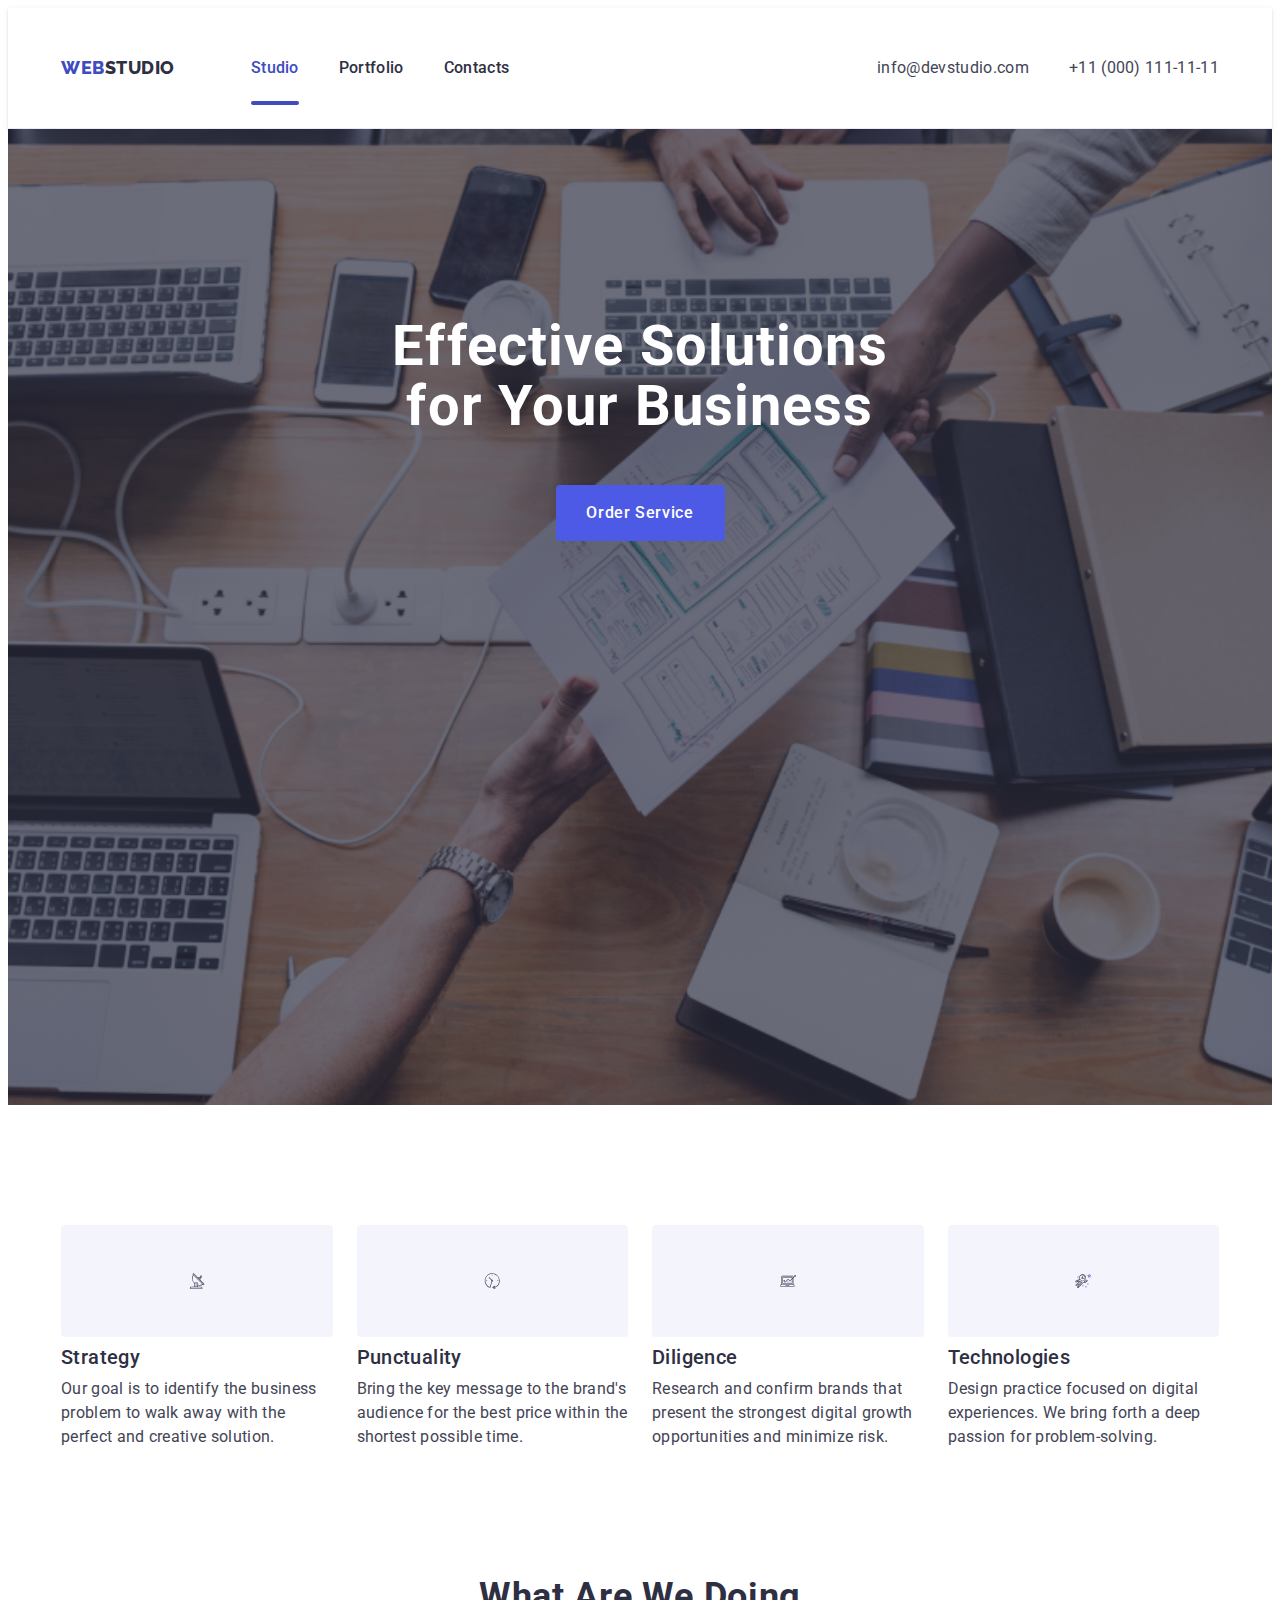
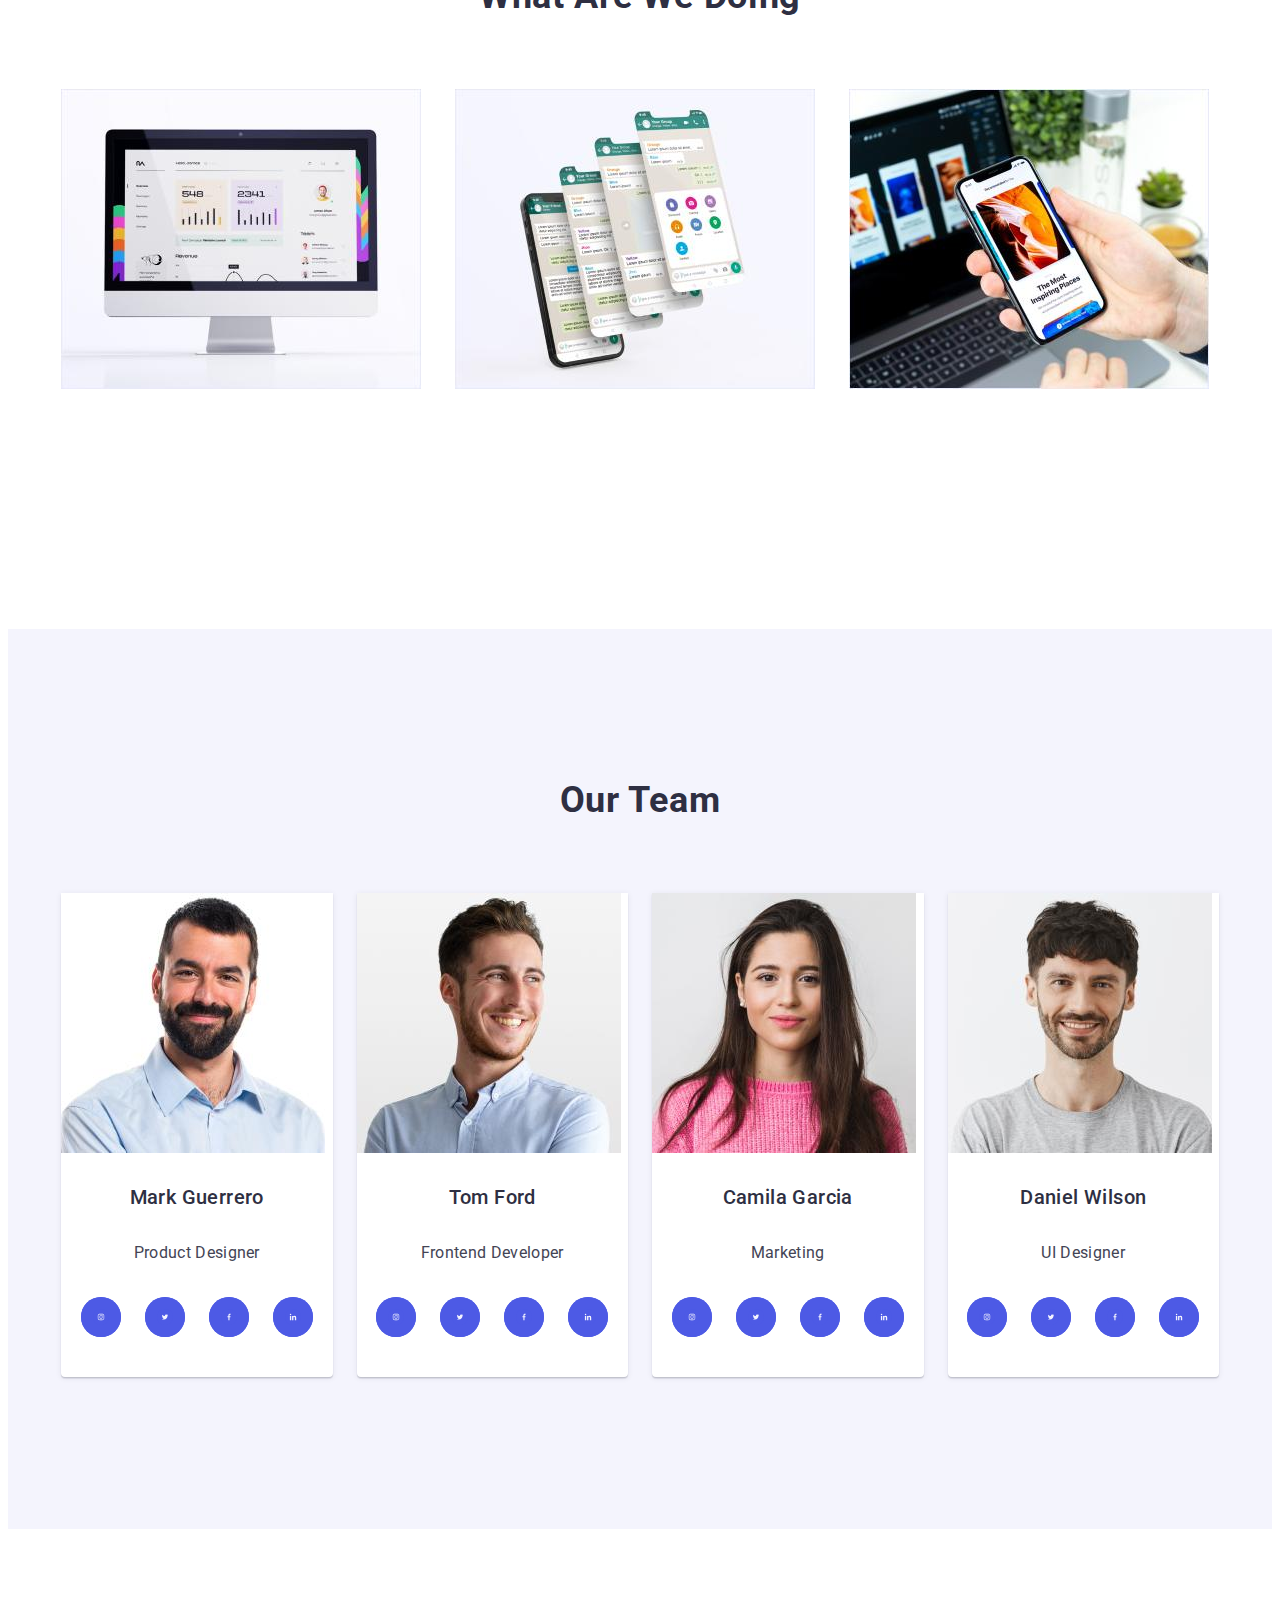
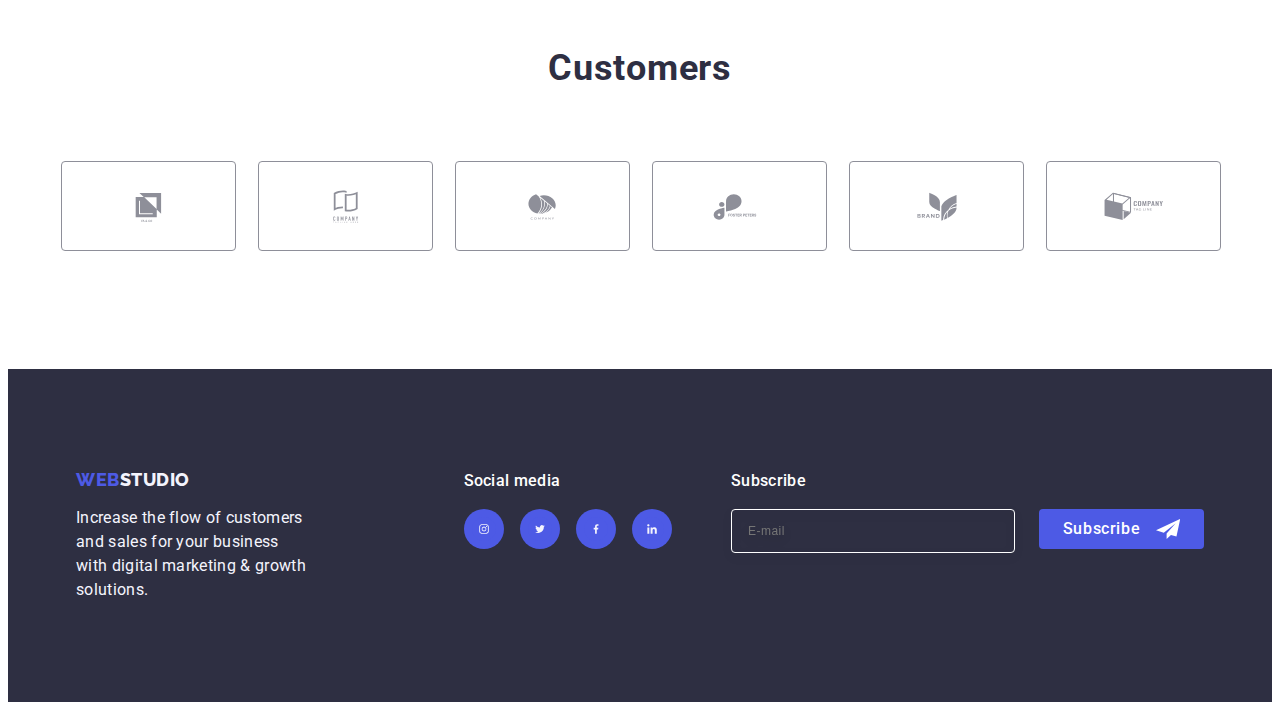
==== commit cc60b58d: "HOMEWORK 5" ====
--- a/index.html
+++ b/index.html
@@ -360,6 +360,19 @@
             </li>
         </ul>
     </div>
+    <div class="container sub-container">
+        <p class="subs-text">Subscribe</p>
+        <form action="#" class="subs-box">
+            <label class="sub-label">
+                <input name="user-subscribe" type="email" placeholder="E-mail" class="subs-input">
+            </label>
+            <button class="subs-btn" type="submit">Subscribe
+                <svg class="subs-icons" width="24" height="24">
+                    <use href="./images/icon.telegram.svg#icon-icon-send"></use>
+                </svg>
+            </button>
+        </form>
+    </div>
 </div>
 </footer>
 <div class="backdrop  is-hidden" data-modal>
@@ -369,9 +382,61 @@
                 <use href="./images/vector.symbol.svg#icon-Vector"></use>
             </svg>
         </button>
+        <p class="modal-text">Leave your contacts and we will call you back</p>
+        <form class="form" name="call-back" >
+        <div class="modal-item">
+            <label for="user-name" class="label-modal">Name</label>
         
-    </div>
+        <div class="icons-modal-input">
+                <input id="user-name" name="user-name" type="text" class="input-name">
+                <svg class="svg-modal" width="18" height="24">
+                    <use href="./images/soc.icons.svg#icon-Vector-1"></use>
+                </svg>
+            </div>
+            </div>
+            <div class="modal-item">
+                <label for="user-name" class="label-modal">Phone</label>
+            <div class="icons-modal-input">
+                    <input id="user-tel" name="user-tel" type="tel" class="input-name">
+                    <svg class="svg-modal" width="18" height="24">
+                        <use href="./images/soc.icons.svg#icon-Vector-2"></use>
+                    </svg>
+                </div>
+                </div>
+                <div class="modal-item">
+                    <label for="user-name" class="label-modal">Email</label>
+                <div class="icons-modal-input">
+                        <input id="user-email" name="user-email" type="email" class="input-name">
+                        <svg class="svg-modal" width="18" height="24">
+                            <use href="./images/soc.icons.svg#icon-Vector-3"></use>
+                        </svg>
+                    </div>
+                    </div>
+                    <div class="modal-comment">
+                        <label for="user-comment" class="label-modal">Comment</label>
+                        <textarea class="text-modal" id="user-comment"  name="user-comment" placeholder="Text input"></textarea>
+                    <div>
+
+                        </div>
+                        </div>
+    <div class="item-modal-text">
+        <input  id="user-privacy" name="user-privacy" type="checkbox" value="true"  class="input-checkbox visually-hidden">
+        <label for="user-privacy" class="modal-privacy">
+        <span class="icon-modal">
+            <svg class="icon-img" width="10" height="8">
+                <use href="./images/symbol-defs-okey.svg#icon-Vector-4"></use>
+            </svg>
+        </span>I accept the terms and conditions of the
+        <a href="/" class="modal-link">Privacy Policy</a>
+
+    </label>
 </div>
-<script src="./js/modal.js"></script>
+    <button type="button" class="btn-send">Send</button>
+    </form>
+</div>
+</div>
+<script src="./js/modal.js">
+
+</script>
 </body>
 </html>--- a/css/style.css
+++ b/css/style.css
@@ -34,11 +34,11 @@
     }
     .container {
         width: 100%;
-        max-width: 1150px;
+        max-width: 1158px;
         padding-left: 15px;
         padding-right: 15px;
         margin: 0 auto;
-        outline: 2px solid red;
+        /* outline: 2px solid red; */
     }
     /* --------------HEADER-------------- */
     
@@ -170,6 +170,7 @@
         background-color: #2E2F42;
         background-image: linear-gradient(rgba(46, 47, 66, 0.7), rgba(46, 47, 66, 0.7)), url(../images/peopleoffice.jpg); 
         padding: 188px 0;
+        max-width: 1440px;
         background-repeat: no-repeat;
         background-position: center;
         background-size: cover;
@@ -408,7 +409,7 @@
     display: flex;
     gap: 24px;
     transition :border-color 250ms cubic-bezier(0.4, 0, 0.2, 1), color 250ms cubic-bezier(0.4, 0, 0.2, 1);
-    
+    padding-left: 0;
 }
 .customers-item {
     width: calc((100% - 120px) / 6);
@@ -521,80 +522,253 @@
     .sending-web:focus {
         background-color: #31d0aa;
     }
+    .subs-text {
+        margin-bottom: 16px;
+        font-style: normal;
+    font-weight: 500;
+    font-size: 16px;
+    line-height: 1.5;
+    letter-spacing: 0.02em;
+    color: #FFFFFF;
+    }
+    .subs-box {
+        display: flex;
+        gap: 24px;
+    }
+    .subs-input {
+        width: 264px;
+        height: 40px;
+        border: 1px solid #ffffff;
+        background-color: transparent;
+        font-size: 12px;
+        line-height: 1.5;
+        letter-spacing: 0.04em;
+        padding-left: 16px;
+        filter: drop-shadow(0px 4px 4px rgba(0, 0, 0, 0.15));
+        border-radius: 4px;
+        color: #ffffff; 
+    }
+    .subs-btn {
+        min-width: 165px;
+        height: 40px;
+        display: flex;
+        justify-content: center;
+        align-items: center;
+    }
+    .subs-btn {
+        font-family: "Roboto", sans-serif;
+        font-style: normal;
+        font-weight: 500;
+        font-size: 16px;
+        line-height: 1.5;
+        display: flex;
+        align-items: center;
+        text-align: center;
+        letter-spacing: 0.04em;
+        color: #FFFFFF;
+        cursor: pointer;
+        background-color: #4D5AE5;
+        border: none;
+        border-radius: 4px; 
+    }
+    .subs-icons {
+        margin-left: 16px;
+    }
     /* --------------WINDOW-------------- */
 
-.backdrop {
-    position: fixed;
-    top: 0;
-    left: 0;
-    width: 100%;
-    height: 100%;
-    background-color: rgba(46, 47, 66, 0.4);
-    transition: opacity 250ms cubic-bezier(0.4, 0, 0.2, 1),
-    visibility 250ms cubic-bezier(0.4, 0, 0.2, 1);
-}
-.modal {
-    position: absolute;
-    top: 50%;
-    left: 50%;
-    transform: translate(-50%, -50%) scale(1);
-    width: 408px;
-    min-height: 584px;
-    background: #fcfcfc;
-    box-shadow: 0px 1px 1px rgba(0, 0, 0, 0.14), 0px 1px 3px rgba(0, 0, 0, 0.12), 0px 2px 1px rgba(0, 0, 0, 0.2);
-    transition: transform 250ms cubic-bezier(0.4, 0, 0.2, 1);  
-    
-    border-radius: 4px;
-}
-.data-button {
-    position: absolute;
-    top: 24px;
-    right: 24px;
-    width: 24px;
-    height: 24px;
-    border-radius: 50%;
-    display: flex;
-    align-items: center;
-    justify-content: center;
-    background-color: #e7e9fc;
-    border: 1px solid rgba(0, 0, 0, 0.1);
-    padding: 0;
-    cursor: pointer;
-    transition: background-color 250ms cubic-bezier(0.4, 0, 0.2, 1), border 250ms cubic-bezier(0.4, 0, 0.2, 1);
-}
-.modal :hover, .modal :focus {
-    background-color: #404bbf;
-    border: none; 
-}
-
-.is-hidden {
-    opacity: 0;
-    visibility: hidden; 
-    pointer-events: none;
-}
-.vector-btn {
-    transition: fill 250ms cubic-bezier(0.4, 0, 0.2, 1);
-}
-.modal :hover , .modal :focus {
-    fill: #FFFFFF;
-}
-    
-    /* --------------PORTFOLIO-------------- */
-    
-    /* --------------header-PORTFOLIO-------------- */
-    .hero-main-btn {
+    .backdrop {
+        position: fixed;
+        top: 0;
+        left: 0;
+        width: 100%;
+        height: 100%;
+        background-color: rgba(46, 47, 66, 0.4);
+        transition: opacity 250ms cubic-bezier(0.4, 0, 0.2, 1),
+        visibility 250ms cubic-bezier(0.4, 0, 0.2, 1);
+    }
+    .modal {
+        position: absolute;
+        top: 50%;
+        left: 50%;
+        transform: translate(-50%, -50%) scale(1);
+        width: 408px;
+        min-height: 584px;
+        background: #fcfcfc;
+        box-shadow: 0px 1px 1px rgba(0, 0, 0, 0.14), 0px 1px 3px rgba(0, 0, 0, 0.12), 0px 2px 1px rgba(0, 0, 0, 0.2);
+        transition: transform 250ms cubic-bezier(0.4, 0, 0.2, 1);  
+        border-radius: 4px;
+        padding: 72px 24px 24px 24px;
+    }
+    .data-button {
+        position: absolute;
+        top: 24px;
+        right: 24px;
+        width: 24px;
+        height: 24px;
+        border-radius: 50%;
+        display: flex;
+        align-items: center;
+        justify-content: center;
+        background-color: #e7e9fc;
+        border: 1px solid rgba(0, 0, 0, 0.1);
+        padding: 0;
+        cursor: pointer;
+        transition: background-color 250ms cubic-bezier(0.4, 0, 0.2, 1), border 250ms cubic-bezier(0.4, 0, 0.2, 1);
+    }
+    .data-button:hover, .data-button:focus {
+        background-color: #404bbf;
+        border: none; 
+    }
+    
+    .is-hidden {
+        opacity: 0;
+        visibility: hidden; 
+        pointer-events: none;
+    }
+    .vector-btn {
+        transition: fill 250ms cubic-bezier(0.4, 0, 0.2, 1);
+    }
+    .modal :hover , .modal :focus {
+        fill: #FFFFFF;
+    }
+    .modal-text {
+        font-weight: 500;
+        font-size: 16px;
+        line-height: 1.5;
+        text-align: center;
+        letter-spacing: 0.02em;
+        color: #2E2F42;
+        margin-bottom: 16px; 
+    }
+    .modal-soc-icons {
+        position: absolute;
+    }
+    .label-modal {
+        font-size: 12px;
+        line-height: 1.17;
+        letter-spacing: 0.04em; 
+        color: #8e8f99;
+        display: block;
+        margin-bottom: 4px; 
+    }
+    .input-container {
+        position: relative;
+    }
+    .input-name {
+        width: 100%;
+        height: 40px;
+        border: 1px solid rgba(46, 47, 66, 0.4);
+        border-radius: 4px; 
+        background-color: transparent;
+        padding-left: 38px;
+        outline: transparent;
+        transition: border-color 250ms cubic-bezier(0.4, 0, 0.2, 1);  
+    }
+    .input-name:focus {
+        border-color: #4D5AE5;
+    }
+    .svg-modal {
+        position: absolute;
+        left: 16px;
+        top: 50%;
+        transform: translateY(-50%);
+        transition: fill 250ms cubic-bezier(0.4, 0, 0.2, 1);
+        fill: #4D5AE5;
+    }
+    .text-modal {
+        width: 100%; 
+        height: 120px;
+        font-size: 12px;
+        line-height: 1.17;
+        letter-spacing: 0.04em;
+        color: rgba(46, 47, 66, 0.4);
+        border: 1px solid rgba(46, 47, 66, 0.4);
+        border-radius: 4px;
+        background-color: transparent;
+        padding: 8px 16px; 
+        outline: transparent;
+        resize: none;
+        transition: border-color 250ms cubic-bezier(0.4, 0, 0.2, 1);
+    }
+    .text-modal:focus {
+        border-color: #4D5AE5;
+    }
+    .modal-privacy {
+        font-size: 12px;
+        line-height: 1.17;
+        letter-spacing: 0.04em;
+        color: #8e8f99;
+    }
+    .icon-modal {
+        width: 16px;
+        height: 16px;
+        border: 1px solid rgba(46, 47, 66, 0.4);
+        border-radius: 2px;
+        transition: background-color 250ms cubic-bezier(0.4, 0, 0.2, 1), border 250ms cubic-bezier(0.4, 0, 0.2, 1), fill 250ms cubic-bezier(0.4, 0, 0.2, 1);
+        display: inline-flex;
+        align-items: center;
+        justify-content: center;
+        fill: transparent;  
+    }
+    .input-checkbox:checked + .modal-privacy > .icon-modal  {
+        background-color: #404BBF;
+        border: none;
+        fill: #F4F4FD;
+    }
+    .modal-link {
+        color : #4d5ae5;    
+    }
+    .btn-send {
+    display: block;
+    min-width: 169px;
+    height: 56px;
+    padding: 16px 32px;
+    margin: 0 auto;
     font-family: "Roboto", sans-serif;
     font-weight: 500;
     font-size: 16px;
     line-height: 1.50;
-    text-align: center;
     letter-spacing: 0.04em;
-    color: var(--color-two);
-    background-color: var(--second-text-color);
-    border: 1px solid #e7e9fc;
-    padding: 12px 24px;
+    color: #FFFFFF;
+    cursor: pointer;
+    background-color: #4D5AE5;
+    border: none;
     border-radius: 4px;
-    }
+    transition: background-color 250ms cubic-bezier(0.4, 0, 0.2, 1);
+    }
+    .icons-container {
+        position: relative;
+    }
+    .modal-item {
+        margin-bottom: 8px;
+    }
+    .item-modal-text {
+        margin-bottom: 24px;
+    }
+    .modal-comment {
+        margin-bottom: 16px;
+    }
+    .icons-modal-input {
+        position: relative;
+    }
+    
+    /* --------------PORTFOLIO-------------- */
+    
+    /* --------------header-PORTFOLIO-------------- */
+    .hero-main-btn {
+        font-family: "Roboto", sans-serif;
+        font-weight: 500;
+        font-size: 16px;
+        line-height: 1.50;
+        text-align: center;
+        letter-spacing: 0.04em;
+        color: var(--color-two);
+        background-color: var(--second-text-color);
+        border: 1px solid #e7e9fc;
+        padding: 12px 24px;
+        border-radius: 4px;
+        transition :color 250ms cubic-bezier(0.4, 0, 0.2, 1), background-color 250ms cubic-bezier(0.4, 0, 0.2, 1), border-color 250ms cubic-bezier(0.4, 0, 0.2, 1), box-shadow 250ms cubic-bezier(0.4, 0, 0.2, 1);
+        }
     .hero-main-btn {
         cursor: pointer;
     }
@@ -666,6 +840,7 @@
     }
     .hero-main-btn:hover,.hero-main-btn:focus {
         border: 1px solid transparent;
+        box-shadow:0px 3px 1px rgba(0, 0, 0, 0.1), 0px 2px 1px rgba(0, 0, 0, 0.08), 0px 2px 2px rgba(0, 0, 0, 0.12);
     }
     .advantages {
         padding-top: 96px; 
@@ -673,11 +848,44 @@
      
     }
     .portfolio-img {
+        display: block;
+    }
+    .stylish-text {
+        position: absolute;
+        top: 0;
+        line-height: 1.5;
+        letter-spacing: 0.02em;
+        color: #f4f4fd;
+        padding: 40px 32px;
+        background-color: #4d5ae5;
+        height: 100%;
+        width: 100%;
+        transform: translateY(100%);
+        transition: transform 250ms cubic-bezier(0.4, 0, 0.2, 1);
+    }
+
+    .link:hover .stylish-text, 
+    .link:focus .stylish-text {
+    transform: translateY(0%); 
+}
+.text-container {
+    position: relative;
+    overflow: hidden;
+}
+    .portfolio-img {
         display: flex;
         flex-wrap: wrap;
         column-gap: 24px;
         row-gap: 48px;
-    
+    }
+    .portfolio-img :hover, .portfolio-img :focus {
+        box-shadow : 0px 1px 6px rgba(46, 47, 66, 0.08), 0px 1px 1px rgba(46, 47, 66, 0.16), 0px 2px 1px rgba(46, 47, 66, 0.08);
+        transition: box-shadow 250ms cubic-bezier(0.4, 0, 0.2, 1);
+    }
+    .advantages {
+        padding-top: 96px; 
+        padding-bottom: 120px;
+     
     }
     .main-btn {
         display: flex;
@@ -685,6 +893,10 @@
         margin-bottom: 72px;
         gap: 24px;
         border-radius: 4px;
+        transition :  color 250ms cubic-bezier(0.4, 0, 0.2, 1), 
+        background-color 250ms cubic-bezier(0.4, 0, 0.2, 1), 
+        border-color 250ms cubic-bezier(0.4, 0, 0.2, 1), 
+        box-shadow 250ms cubic-bezier(0.4, 0, 0.2, 1);
     
     }
     
@@ -694,7 +906,6 @@
         margin-bottom: 8px;
         border-top: none;
     }
-    
     .portfolio-img-item {
         width: calc((100% - 48px) / 3);
     }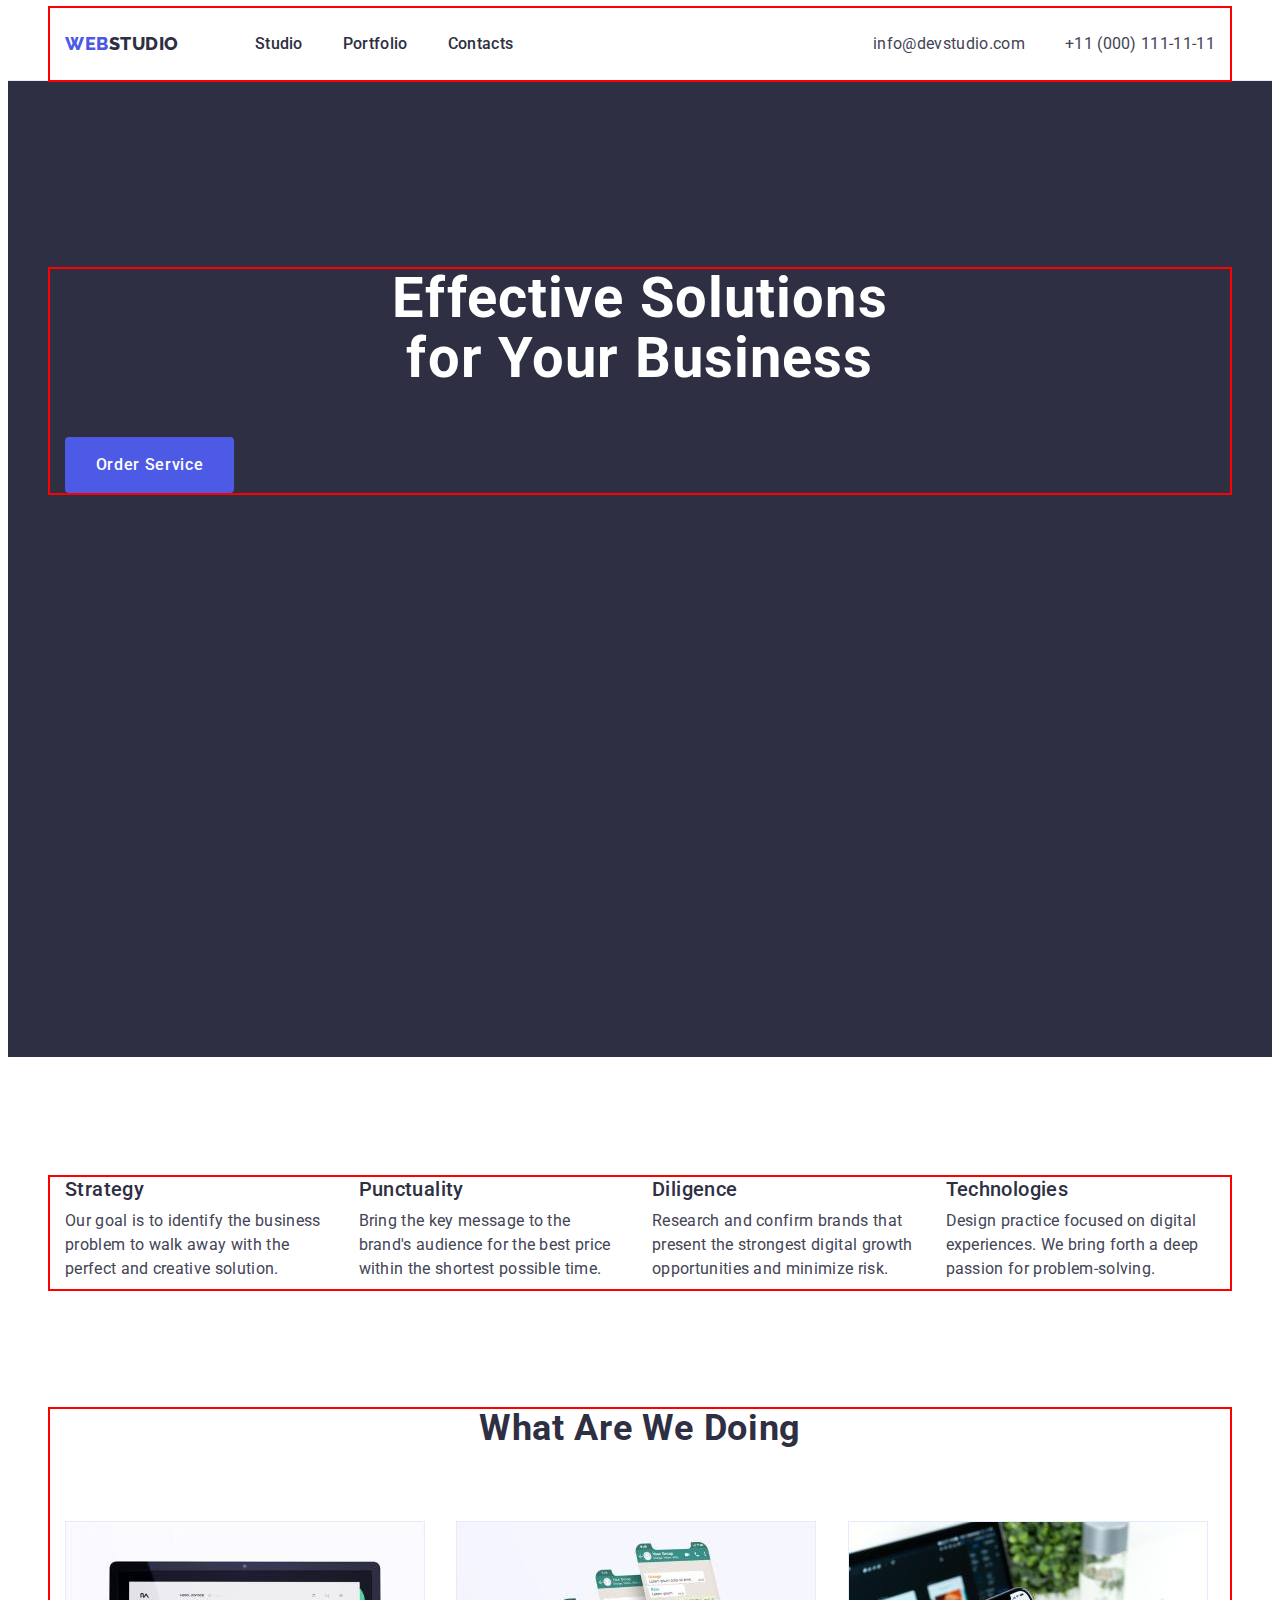
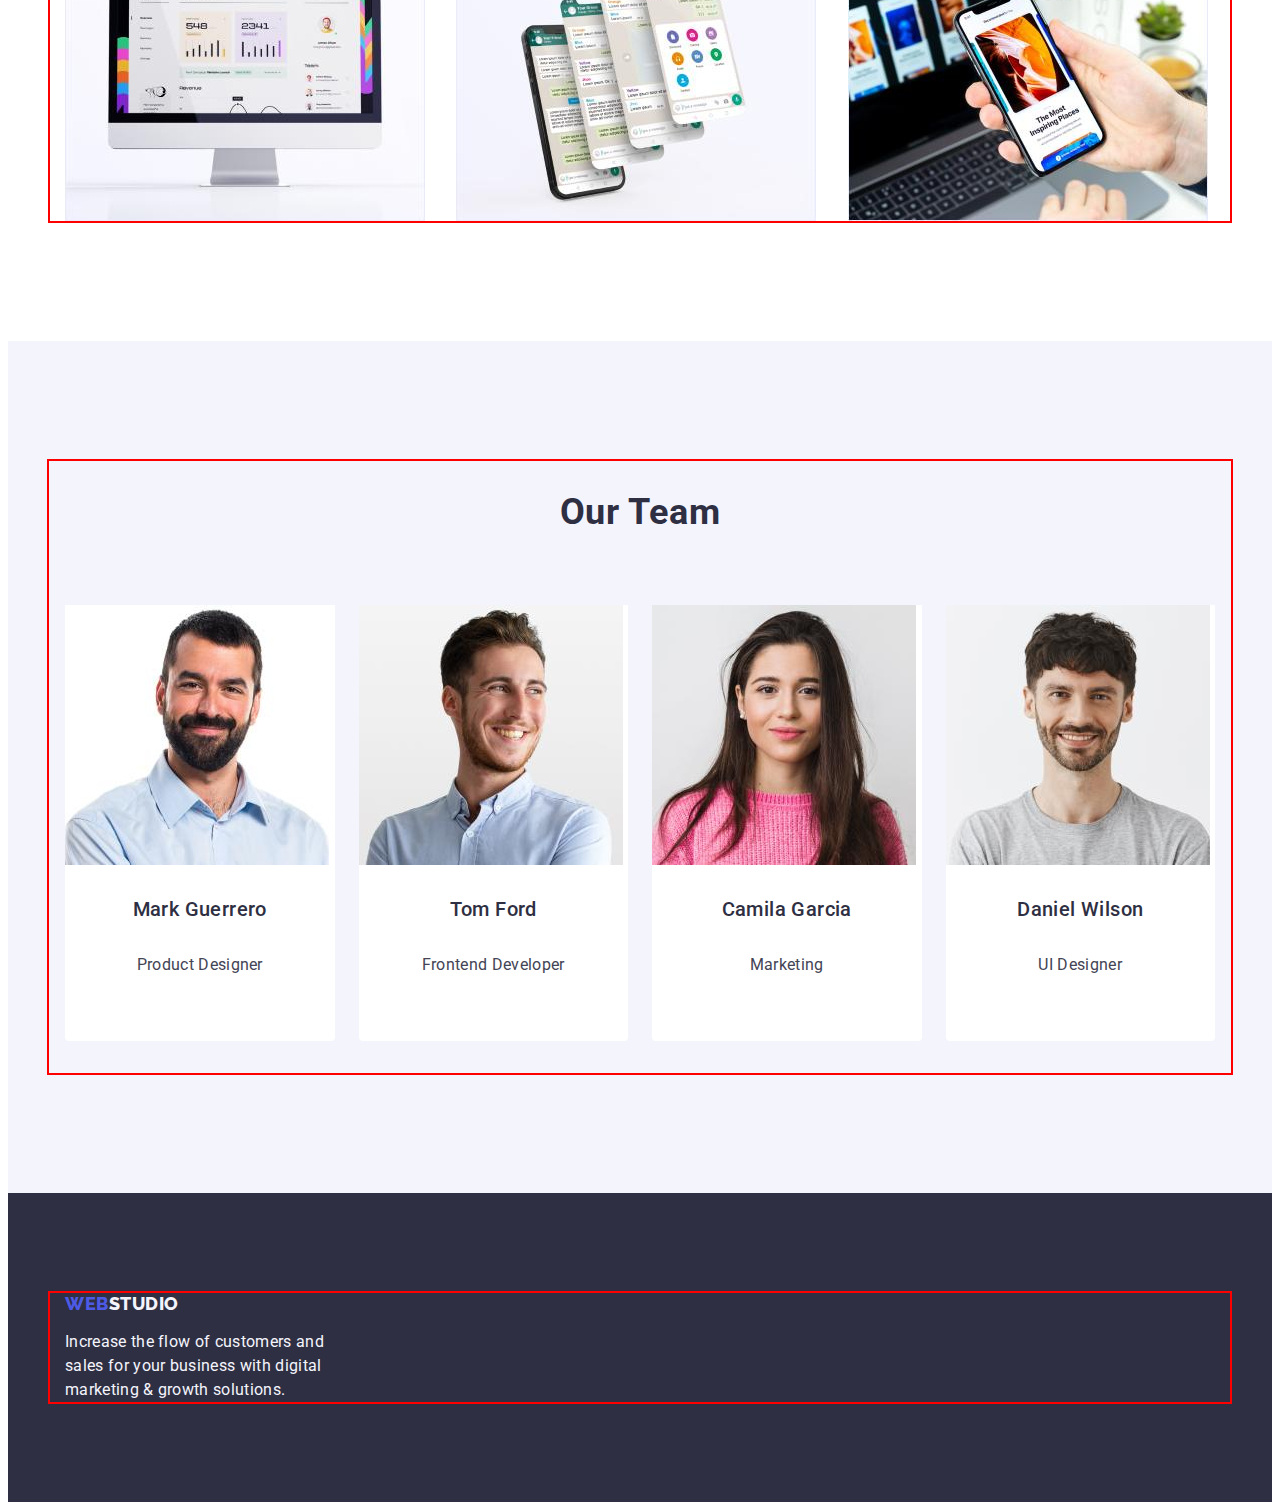
==== commit 66e4a241: "HOMEWORK 3" ====
--- a/index.html
+++ b/index.html
@@ -14,11 +14,11 @@
 <body>
     <header class="header link">
         <div class="container header-container">
-        <nav class="header-navigation">
+        <nav class="header-navigation" >
         <a  class="header-logo link" href="./index.html">Web<span class="header-span link">Studio</span>
         </a>
         <ul class="header-menu list" >
-            <li class="header-title-item"><a  class="header-text-link link current" href="./index.html">Studio</a></li>
+            <li class="header-title-item"><a class="header-text-link link" href="./index.html">Studio</a></li>
             <li class="header-title-item"><a class="header-text-link link" href="./portfolio.html">Portfolio</a></li> 
             <li class="header-title-item"><a class="header-text-link link" href="">Contacts</a></li>
         </ul> 
@@ -37,7 +37,7 @@
         <h1 class="hero-title">
             Effective Solutions for Your Business
         </h1>
-        <button type="button" class="hero-btn" data-modal-open>Order Service</button>
+        <button type="button" class="hero-btn">Order Service</button>
         </div>
     </section>
     <section class="benefists">
@@ -45,39 +45,19 @@
         <h2 class="visually-hidden">Benefists</h2>
         <ul class="benefists-list list">
         <li class="benefists-item">
-            <div class="icon-container">
-                <svg class="benefists-icon" width="64" height="64">
-                    <use href="./images/icons.svg#icon-lamp"></use>
-                </svg>
-            </div>
             <h3 class="benefists-subtitle">Strategy</h3>
             <p class="benefists-item-text">Our goal is to identify the business
                 problem to walk away with the perfect and creative solution. </p>
         </li>
         <li class="benefists-item">
-            <div class="icon-container">
-                <svg class="benefists-icon" width="64" height="64">
-                    <use href="./images/icons.svg#icon-clock"></use>
-                </svg>
-            </div>
             <h3 class="benefists-subtitle">Punctuality</h3>
             <p class="benefists-item-text">Bring the key message to the brand's audience for the best price within the shortest possible time.</p>
         </li>
         <li class="benefists-item">
-            <div class="icon-container">
-                <svg class="benefists-icon" width="64" height="64">
-                    <use href="./images/icons.svg#icon-grafix"></use>
-                </svg>
-            </div>
             <h3 class="benefists-subtitle">Diligence</h3>
             <p class="benefists-item-text">Research and confirm brands that present the strongest digital growth opportunities and minimize risk.</p>
         </li>
         <li class="benefists-item">
-            <div class="icon-container">
-                <svg class="benefists-icon" width="64" height="64">
-                    <use href="./images/icons.svg#icon-space"></use>
-                </svg>
-            </div>
             <h3 class="benefists-subtitle">Technologies</h3>
             <p class="benefists-item-text">Design practice focused on digital experiences. We bring forth a deep passion for problem-solving.</p>
         </li>
@@ -87,7 +67,7 @@
     <section class="products">
         <div class="container">
         <h2 class="products-title">What are we doing</h2>
-        <ul class="products list">
+        <ul class="products-list">
             <li class="products-item"><img src="./images/computer.jpg" alt="computer" width="360"></li>
             <li class="products-item"><img src="./images/more.mobile.phones.jpg" alt="more mobile phones" width="360"></li>
             <li class="products-item"><img src="./images/mobile.phone.jpg" alt="mobile phones" width="360"></li>
@@ -103,41 +83,6 @@
                 <div class="team-person">
                     <h3 class="team-subtitle">Mark Guerrero</h3>
                     <p class="team-item-text">Product Designer</p>
-                    <ul class="soc-icons">
-
-                    <li class="soc-icon-team">  
-                        <a href="" class="sending">
-                        <svg class="icons-soc" width="16" height="16">
-                            <use href="./images/symbol-defs.svg#icon-instagram"></use>
-                        </svg>
-                        </a>
-                    </li>
-
-                    <li class="soc-icon-team">
-                        <a href="" class="sending">
-                            <svg class="icons-soc"  width="16" height="16">
-                                <use href="./images/symbol-defs.svg#icon-twitter"></use>
-                            </svg>    
-                        </a>
-                        </li>
-                        <li class="soc-icon-team">
-                            <a href="" class="sending"> 
-                                <svg class="icons-soc"  width="16" height="16">
-                                    <use href="./images/symbol-defs.svg#icon-facebook"></use>
-                                </svg> 
-                            </a>  
-                        </li>
-                        
-                        <li class="soc-icon-team"> 
-                            <a href="" class="sending">
-                                <svg class="icons-soc"  width="16" height="16">
-                                    <use href="./images/symbol-defs.svg#icon-icon-in"></use>
-                                </svg>
-                            </a>
-                        </li>
-
-
-                    </ul>
                 </div>
                 </li>
                  <li class="team-item list">
@@ -145,298 +90,32 @@
                 <div class="team-person">
                     <h3 class="team-subtitle">Tom Ford</h3>
                     <p class="team-item-text">Frontend Developer</p>
-                    <ul class="soc-icons">
-
-                        <li class="soc-icon-team">  
-                            <a href="" class="sending">
-                            <svg class="icons-soc" width="16" height="16">
-                                <use href="./images/symbol-defs.svg#icon-instagram"></use>
-                            </svg>
-                            </a>
-                        </li>
-    
-                        <li class="soc-icon-team">
-                            <a href="" class="sending">
-                                <svg class="icons-soc"  width="16" height="16">
-                                    <use href="./images/symbol-defs.svg#icon-twitter"></use>
-                                </svg>    
-                            </a>
-                            </li>
-                            <li class="soc-icon-team">
-                                <a href="" class="sending"> 
-                                    <svg class="icons-soc"  width="16" height="16">
-                                        <use href="./images/symbol-defs.svg#icon-facebook"></use>
-                                    </svg> 
-                                </a>  
-                            </li>
-                            
-                            <li class="soc-icon-team"> 
-                                <a href="" class="sending">
-                                    <svg class="icons-soc"  width="16" height="16">
-                                        <use href="./images/symbol-defs.svg#icon-icon-in"></use>
-                                    </svg>
-                                </a>
-                            </li>
-    
-    
-                        </ul>
-                    </div>
+                </div>
                 </li>
                 <li class="team-item list">
                     <img src="./images/Camila.Garcia.jpg" alt="CamilaGarcia" width="264">
                 <div class="team-person">
                     <h3 class="team-subtitle">Camila Garcia</h3>
                     <p class="team-item-text">Marketing</p>
-                    <ul class="soc-icons">
-
-                        <li class="soc-icon-team">  
-                            <a href="" class="sending">
-                            <svg class="icons-soc" width="16" height="16">
-                                <use href="./images/symbol-defs.svg#icon-instagram"></use>
-                            </svg>
-                            </a>
-                        </li>
-    
-                        <li class="soc-icon-team">
-                            <a href="" class="sending">
-                                <svg class="icons-soc"  width="16" height="16">
-                                    <use href="./images/symbol-defs.svg#icon-twitter"></use>
-                                </svg>    
-                            </a>
-                            </li>
-                            <li class="soc-icon-team">
-                                <a href="" class="sending"> 
-                                    <svg class="icons-soc"  width="16" height="16">
-                                        <use href="./images/symbol-defs.svg#icon-facebook"></use>
-                                    </svg> 
-                                </a>  
-                            </li>
-                            
-                            <li class="soc-icon-team"> 
-                                <a href="" class="sending">
-                                    <svg class="icons-soc"  width="16" height="16">
-                                        <use href="./images/symbol-defs.svg#icon-icon-in"></use>
-                                    </svg>
-                                </a>
-                            </li>
-    
-    
-                        </ul>
-                    </div>
+                </div>
                 </li>
                 <li class="team-item list">
                     <img src="./images/Daniel.Wilson.jpg" alt="DanielWilson" width="264">
                 <div class="team-person">
                     <h3 class="team-subtitle">Daniel Wilson</h3>
                     <p class="team-item-text">UI Designer</p>
-                    <ul class="soc-icons">
-
-                        <li class="soc-icon-team">  
-                            <a href="" class="sending">
-                            <svg class="icons-soc" width="16" height="16">
-                                <use href="./images/symbol-defs.svg#icon-instagram"></use>
-                            </svg>
-                            </a>
-                        </li>
-    
-                        <li class="soc-icon-team">
-                            <a href="" class="sending">
-                                <svg class="icons-soc"  width="16" height="16">
-                                    <use href="./images/symbol-defs.svg#icon-twitter"></use>
-                                </svg>    
-                            </a>
-                            </li>
-                            <li class="soc-icon-team">
-                                <a href="" class="sending"> 
-                                    <svg class="icons-soc"  width="16" height="16">
-                                        <use href="./images/symbol-defs.svg#icon-facebook"></use>
-                                    </svg> 
-                                </a>  
-                            </li>
-                            
-                            <li class="soc-icon-team"> 
-                                <a href="" class="sending">
-                                    <svg class="icons-soc"  width="16" height="16">
-                                        <use href="./images/symbol-defs.svg#icon-icon-in"></use>
-                                    </svg>
-                                </a>
-                            </li>
-    
-    
-                        </ul>
-                    </div>
+                </div>
                 </li>
             </ul>
     </div>
     </section>
-    <section class="customers">
-        <div class="container">
-            <h2 class="logo-customers">Customers</h2>
-            <ul class="customers-list">
-                <li class="customers-item">
-                    <a href="" class="customers-sending">
-                        <svg class="customers-icon" width="104" height="56">
-                            <use href="./images/customers.icon.svg#icon-Client-1"></use>
-                        </svg>
-                    </a>
-                </li>
-                <li class="customers-item">
-                    <a href="" class="customers-sending">
-                        <svg class="customers-icon" width="104" height="56">
-                            <use href="./images/customers.icon.svg#icon-Client-2"></use>
-                        </svg>
-                    </a>
-                </li>
-                <li class="customers-item">
-                    <a href="" class="customers-sending">
-                        <svg class="customers-icon" width="104" height="56">
-                            <use href="./images/customers.icon.svg#icon-Client-3"></use>
-                        </svg>
-                    </a>
-                </li>
-                <li class="customers-item">
-                    <a href="" class="customers-sending">
-                        <svg class="customers-icon" width="104" height="56">
-                            <use href="./images/customers.icon.svg#icon-Client-4"></use>
-                        </svg>
-                    </a>
-                </li>
-                <li class="customers-item">
-                    <a href="" class="customers-sending">
-                        <svg class="customers-icon" width="104" height="56">
-                            <use href="./images/customers.icon.svg#icon-Client-5"></use>
-                        </svg>
-                    </a>
-                </li>
-                <li class="customers-item">
-                    <a href="" class="customers-sending">
-                        <svg class="customers-icon" width="104" height="56">
-                            <use href="./images/customers.icon.svg#icon-Client-6"></use>
-                        </svg>
-                    </a>                    
-                </li>
-            </ul>
-        </div>
-
-    </section>
 </main>
 <footer class="web-background link">
-<div class="container footer-container">
-    <div class="container web-defs">
-            <a href="./portfolio.html" class="web-title link">Web<span class="web-item-title">Studio</span>
-        </a>
-            <p class="web-item-text">Increase the flow of customers and sales for your business with digital marketing & growth solutions.</p>
-    </div>
-    <div class="container web-container">
-        <p class="prf-web">Social media</p>
-            <ul class="media-web">
-                <li class="web-icons">
-                    <a href="" class="sending-web">
-                    <svg class="footer-icons" width="24" height="24">
-                        <use href="./images/symbol-defs.svg#icon-instagram"></use>
-                    </svg>
-                </a>    
-                </li>
-                <li class="web-icons">
-                    <a href="" class="sending-web">
-                    <svg class="footer-icons" width="24" height="24">
-                        <use href="./images/symbol-defs.svg#icon-twitter"></use>
-                    </svg>
-                    </a>
-                </li>
-                <li class="web-icons">
-                    <a href="" class="sending-web">
-                        <svg class="footer-icons" width="24" height="24">
-                            <use href="./images/symbol-defs.svg#icon-facebook"></use>
-                        </svg>
-                    </a>
-                </li>
-                <li class="web-icons">
-                    <a href="" class="sending-web">
-                    <svg class="footer-icons" width="24" height="24">
-                        <use href="./images/symbol-defs.svg#icon-icon-in"></use>
-                    </svg>
-                </a>
-            </li>
-        </ul>
-    </div>
-    <div class="container sub-container">
-        <p class="subs-text">Subscribe</p>
-        <form action="#" class="subs-box">
-            <label class="sub-label">
-                <input name="user-subscribe" type="email" placeholder="E-mail" class="subs-input">
-            </label>
-            <button class="subs-btn" type="submit">Subscribe
-                <svg class="subs-icons" width="24" height="24">
-                    <use href="./images/icon.telegram.svg#icon-icon-send"></use>
-                </svg>
-            </button>
-        </form>
-    </div>
+    <div class="container footer-container">
+    <a href="./portfolio.html" class="web-title link">Web<span class="web-item-title">Studio</span>
+    </a>
+    <p class="web-item-text">Increase the flow of customers and sales for your business with digital marketing & growth solutions.</p>
 </div>
 </footer>
-<div class="backdrop  is-hidden" data-modal>
-    <div class="modal">
-        <button type="button" class="data-button" data-modal-close>
-            <svg class="vector-btn" width="8" height="8">
-                <use href="./images/vector.symbol.svg#icon-Vector"></use>
-            </svg>
-        </button>
-        <p class="modal-text">Leave your contacts and we will call you back</p>
-        <form class="form" name="call-back" >
-        <div class="modal-item">
-            <label for="user-name" class="label-modal">Name</label>
-        
-        <div class="icons-modal-input">
-                <input id="user-name" name="user-name" type="text" class="input-name">
-                <svg class="svg-modal" width="18" height="24">
-                    <use href="./images/soc.icons.svg#icon-Vector-1"></use>
-                </svg>
-            </div>
-            </div>
-            <div class="modal-item">
-                <label for="user-name" class="label-modal">Phone</label>
-            <div class="icons-modal-input">
-                    <input id="user-tel" name="user-tel" type="tel" class="input-name">
-                    <svg class="svg-modal" width="18" height="24">
-                        <use href="./images/soc.icons.svg#icon-Vector-2"></use>
-                    </svg>
-                </div>
-                </div>
-                <div class="modal-item">
-                    <label for="user-name" class="label-modal">Email</label>
-                <div class="icons-modal-input">
-                        <input id="user-email" name="user-email" type="email" class="input-name">
-                        <svg class="svg-modal" width="18" height="24">
-                            <use href="./images/soc.icons.svg#icon-Vector-3"></use>
-                        </svg>
-                    </div>
-                    </div>
-                    <div class="modal-comment">
-                        <label for="user-comment" class="label-modal">Comment</label>
-                        <textarea class="text-modal" id="user-comment"  name="user-comment" placeholder="Text input"></textarea>
-                    <div>
-
-                        </div>
-                        </div>
-    <div class="item-modal-text">
-        <input  id="user-privacy" name="user-privacy" type="checkbox" value="true"  class="input-checkbox visually-hidden">
-        <label for="user-privacy" class="modal-privacy">
-        <span class="icon-modal">
-            <svg class="icon-img" width="10" height="8">
-                <use href="./images/symbol-defs-okey.svg#icon-Vector-4"></use>
-            </svg>
-        </span>I accept the terms and conditions of the
-        <a href="/" class="modal-link">Privacy Policy</a>
-
-    </label>
-</div>
-    <button type="button" class="btn-send">Send</button>
-    </form>
-</div>
-</div>
-<script src="./js/modal.js">
-
-</script>
 </body>
 </html>--- a/css/style.css
+++ b/css/style.css
@@ -34,77 +34,57 @@
     }
     .container {
         width: 100%;
-        max-width: 1158px;
+        max-width: 1150px;
         padding-left: 15px;
         padding-right: 15px;
         margin: 0 auto;
-        /* outline: 2px solid red; */
+        outline: 2px solid red;
     }
     /* --------------HEADER-------------- */
     
     .header {
         border-bottom: 1px solid #e7e9fc;
-        box-shadow: 0px 2px 1px rgba(46, 47, 66, 0.08), 0px 1px 1px rgba(46, 47, 66, 0.16), 0px 1px 6px rgba(46, 47, 66, 0.08);
     }
     .header-container {
         display: flex;
-        align-items: center;   
-    }
-
-.header-logo {
-font-family: "Raleway", sans-serif;
-font-weight: 800;
-font-size: 18px;
-line-height: 1.17;
-letter-spacing: 0.03em;
-text-transform: uppercase;
-color: var(--color-two);
-margin-right: 76px;
-position: relative;
-     color: #404bbf;
-}
-.header-logo span {
+        align-items: center;
+        
+        
+    }
+    .header-logo {
+    font-family: "Raleway", sans-serif;
     font-weight: 800;
     font-size: 18px;
     line-height: 1.17;
     letter-spacing: 0.03em;
     text-transform: uppercase;
+    color: var(--color-two);
+    margin-right: 76px;
+    
+    }
+    .header-logo span {
+        font-weight: 800;
+    font-size: 18px;
+    line-height: 1.17;
+    letter-spacing: 0.03em;
+    text-transform: uppercase;
     color: var(--title-color);
-}
+    }
     .header-text-link {
-    padding: 24px 0;
-    font-family: 'Roboto';
-    font-style: normal;
-    font-weight: 500;
-    font-size: 16px;
-    line-height: 1.5;
-    letter-spacing: 0.02em;
-    color: var(--title-color);
-    transition:  color 250ms cubic-bezier(0.4, 0, 0.2, 1);
-    display: block;
-    position: relative;
+        padding: 24px 0;
+        font-family: 'Roboto';
+        font-style: normal;
+        font-weight: 500;
+        font-size: 16px;
+        line-height: 1.5;
+        letter-spacing: 0.02em;
+        color: var(--title-color);
     }
     .header-menu {
         display: flex;
         gap: 40px;
-        position: relative;
-        color: #404bbf;
-    }
-    .current {
-        color: #404BBF;
-    
-    }
-    .current::after {
-        display: block;
-        position: absolute;
-        content: '';
-        width: 100%;
-        height: 4px;
-        background-color: #404bbf;
-        border-radius: 2px;
-        bottom: -1px;
-    }
-
+    
+    }
     .header-soc {
         display: flex;
         margin-left: auto;
@@ -114,8 +94,6 @@
     .header-navigation {
         display: flex;
         align-items: center;
-        position: relative;
-        color: #404bbf;
     }
     .header-navigation {
         list-style: none;
@@ -125,19 +103,17 @@
     }
     .header-menu {
         text-decoration:none;
-        list-style: none;
     }
     .header-soc-title {
-        font-weight: 400;
-        font-size: 16px;
-        line-height: 1.50;
-        letter-spacing: 0.02em;
-        color: var(--main-text-color);
-        width: 153px;
-        height: 24px;
-        padding: 24px 0;
-        gap: 40px;
-        transition: color 250ms cubic-bezier(0.4, 0, 0.2, 1);
+    font-weight: 400;
+    font-size: 16px;
+    line-height: 1.50;
+    letter-spacing: 0.02em;
+    color: var(--main-text-color);
+    width: 153px;
+    height: 24px;
+    padding: 24px 0;
+    gap: 40px;
     }
     .header-soc-item {
         text-decoration: none;
@@ -145,6 +121,9 @@
     .header-address{
     font-style: normal;
     }
+    .header-menu {
+        list-style: none;
+    }
     .header-logo {
         text-decoration: none;
     }
@@ -161,19 +140,11 @@
         display: flex;
         gap: 40px;
         margin-left: auto;
-    }
-    .header-title-item {
-        padding: 24px 0;
     }
     /* --------------HERO-------------- */
     .hero {
         background-color: #2E2F42;
-        background-image: linear-gradient(rgba(46, 47, 66, 0.7), rgba(46, 47, 66, 0.7)), url(../images/peopleoffice.jpg); 
         padding: 188px 0;
-        max-width: 1440px;
-        background-repeat: no-repeat;
-        background-position: center;
-        background-size: cover;
         height: 600px;
         margin: 0 auto;
     }
@@ -205,9 +176,6 @@
         border:none;
         display: block;
         min-width: 169px;
-        margin-right: auto;
-        margin-left: auto;
-        transition : background-color 250ms cubic-bezier(0.4, 0, 0.2, 1);
     }
     .hero-btn:hover, .hero-btn:focus {
         background-color: #404BBF;
@@ -233,15 +201,6 @@
         clip: rect(0 0 0 0);
         overflow: hidden; 
     }
-    .icon-container {
-        display: flex; 
-        align-items: center;
-        justify-content: center;
-        height: 112px;
-        background-color: #f4f4fd;
-        border-radius: 4px;
-        margin-bottom: 8px;
-    }
     .benefists-subtitle {
     font-weight: 500;
     font-size: 20px;
@@ -309,43 +268,8 @@
     .team-list {
         display: flex;
         gap: 24px;
-        justify-content: center;  
-        transition :  border-color 250ms cubic-bezier(0.4, 0, 0.2, 1), color 250ms cubic-bezier(0.4, 0, 0.2, 1);
-    }
-    .soc-icons {
-        display: flex;
-        gap: 24px;
-        justify-content: center; 
-    }
-    .sending :hover 
-    .sending :focus {
-    background-color: #404bbf;
-    }
-    .soc-icon-team {
-    width: 40px;
-    height: 40px;
-    background-color: var(--color-two);
-    border-radius: 50%; 
-    gap: 24px;
-}
-.sending {
-    width: 100%;
-    height: 100%;
-    background-color: var(--color-two);
-    border-radius: 50%;
-    display: flex;
-    text-align: center;
-    justify-content: center;
-    align-items: center;
-    transition :background-color 250ms cubic-bezier(0.4, 0, 0.2, 1);
-}
-.sending:hover .sending:focus {
-    background-color: #404bbf;
-}
-.icons-soc {
-    fill: #F4F4FD;
-
-}
+        
+    }
     .team-title {
         font-weight: 700;
         font-size: 36px;
@@ -360,7 +284,6 @@
         width: calc((100% - 72px) / 4);
         background: #FFFFFF;
     border-radius: 0px 0px 4px 4px;
-    box-shadow:0px 1px 6px rgba(46, 47, 66, 0.08), 0px 1px 1px rgba(46, 47, 66, 0.16), 0px 2px 1px rgba(46, 47, 66, 0.08);
     }
     .team-subtitle {
         font-weight: 500;
@@ -373,9 +296,7 @@
     margin-bottom: 8px;
     padding: 0 15px;
     }
-    .team-person {
-        padding: 32px 0;
-    }
+    
     .team-item-text {
         font-weight: 400;
     font-size: 16px;
@@ -386,63 +307,12 @@
     background-color: var(--color-white);
     padding: 24px 0; 
     display: block;
-    margin-bottom: 8px;
-    }
-    /* --------------СOSTOMERS-------------- */
-.customers {
-    padding-top: 120px;
-    padding-bottom: 120px;
-}
-.logo-customers {
-    font-family: 'Roboto';
-font-style: normal;
-font-weight: 700;
-font-size: 36px;
-line-height: 1.11;
-text-align: center;
-letter-spacing: 0.02em;
-text-transform: capitalize;
-color: #2E2F42;
-margin-bottom: 72px;
-}
-.customers-list {
-    display: flex;
-    gap: 24px;
-    transition :border-color 250ms cubic-bezier(0.4, 0, 0.2, 1), color 250ms cubic-bezier(0.4, 0, 0.2, 1);
-    padding-left: 0;
-}
-.customers-item {
-    width: calc((100% - 120px) / 6);
-    height: 88px;
-}
-.customers-sending {
-    width :100%;
-    height : 100%;
-    border: 1px solid #8e8f99;
-    border-radius: 4px;
-    display: flex;
-    justify-content: center;
-    align-items: center;
-    color: #8e8f99;
-    transition : border-color 250ms cubic-bezier(0.4, 0, 0.2, 1), color 250ms cubic-bezier(0.4, 0, 0.2, 1);
-}
-.customers-sending:hover {
-    border-color: #404bbf;
-    color: #404BBF;
-}
-.customers-sending:focus {
-    border-color: #404bbf;
-    color: #404BBF;
-}
-.customers-icon {
-    fill: currentColor;
-}
+    }
     /* --------------FOOTER-------------- */
     .web-background {
         background-color: #2e2f42;
         padding: 100px 0;
     }
-    
     .web-title {
     font-family: "Raleway", sans-serif;
     font-weight: 800;
@@ -470,305 +340,23 @@
     color: #F4F4FD;
     max-width: 264px;
     }
-    .prf-web {
-        font-weight: 500;
-    font-size: 16px;
-    line-height: 1.50;
-    letter-spacing: 0.02em;
-    color: #FFFFFF;
-    display: flex;
-    align-items: baseline;
-    margin-bottom: 16px;
-    
-    }
-    .media-web {
-        display: flex;
-        gap: 16px;
-        width: 40px;
-        height: 40px;
-        
-    }
-    .sending-web {
-        width: 100%;
-        height: 100%;
-        background-color: #4D5AE5;
-        border-radius: 50%;
-        display: flex;
-        justify-content: center;
-        align-items: center;
-        width: 40px;
-        height: 40px;
-        transition :background-color 250ms cubic-bezier(0.4, 0, 0.2, 1);
-    }
-    .soc-icon-team :hover, .soc-icon-team :focus {
-        background-color: #404bbf;
-    }
-    .web-icons {
-        transition : 250ms cubic-bezier(0.4, 0, 0.2, 1);
-    }
-    .footer-icons {
-        fill: #F4F4FD;
-    }
-    .footer-container {
-        display: flex;
-        align-items: baseline;   
-    }
-    .web-defs {
-        margin-right: 120px;
-    }
-    .media-web :hover {
-        background-color: #31d0aa;
-    }
-    .sending-web:focus {
-        background-color: #31d0aa;
-    }
-    .subs-text {
-        margin-bottom: 16px;
-        font-style: normal;
-    font-weight: 500;
-    font-size: 16px;
-    line-height: 1.5;
-    letter-spacing: 0.02em;
-    color: #FFFFFF;
-    }
-    .subs-box {
-        display: flex;
-        gap: 24px;
-    }
-    .subs-input {
-        width: 264px;
-        height: 40px;
-        border: 1px solid #ffffff;
-        background-color: transparent;
-        font-size: 12px;
-        line-height: 1.5;
-        letter-spacing: 0.04em;
-        padding-left: 16px;
-        filter: drop-shadow(0px 4px 4px rgba(0, 0, 0, 0.15));
-        border-radius: 4px;
-        color: #ffffff; 
-    }
-    .subs-btn {
-        min-width: 165px;
-        height: 40px;
-        display: flex;
-        justify-content: center;
-        align-items: center;
-    }
-    .subs-btn {
-        font-family: "Roboto", sans-serif;
-        font-style: normal;
-        font-weight: 500;
-        font-size: 16px;
-        line-height: 1.5;
-        display: flex;
-        align-items: center;
-        text-align: center;
-        letter-spacing: 0.04em;
-        color: #FFFFFF;
-        cursor: pointer;
-        background-color: #4D5AE5;
-        border: none;
-        border-radius: 4px; 
-    }
-    .subs-icons {
-        margin-left: 16px;
-    }
-    /* --------------WINDOW-------------- */
-
-    .backdrop {
-        position: fixed;
-        top: 0;
-        left: 0;
-        width: 100%;
-        height: 100%;
-        background-color: rgba(46, 47, 66, 0.4);
-        transition: opacity 250ms cubic-bezier(0.4, 0, 0.2, 1),
-        visibility 250ms cubic-bezier(0.4, 0, 0.2, 1);
-    }
-    .modal {
-        position: absolute;
-        top: 50%;
-        left: 50%;
-        transform: translate(-50%, -50%) scale(1);
-        width: 408px;
-        min-height: 584px;
-        background: #fcfcfc;
-        box-shadow: 0px 1px 1px rgba(0, 0, 0, 0.14), 0px 1px 3px rgba(0, 0, 0, 0.12), 0px 2px 1px rgba(0, 0, 0, 0.2);
-        transition: transform 250ms cubic-bezier(0.4, 0, 0.2, 1);  
-        border-radius: 4px;
-        padding: 72px 24px 24px 24px;
-    }
-    .data-button {
-        position: absolute;
-        top: 24px;
-        right: 24px;
-        width: 24px;
-        height: 24px;
-        border-radius: 50%;
-        display: flex;
-        align-items: center;
-        justify-content: center;
-        background-color: #e7e9fc;
-        border: 1px solid rgba(0, 0, 0, 0.1);
-        padding: 0;
-        cursor: pointer;
-        transition: background-color 250ms cubic-bezier(0.4, 0, 0.2, 1), border 250ms cubic-bezier(0.4, 0, 0.2, 1);
-    }
-    .data-button:hover, .data-button:focus {
-        background-color: #404bbf;
-        border: none; 
-    }
-    
-    .is-hidden {
-        opacity: 0;
-        visibility: hidden; 
-        pointer-events: none;
-    }
-    .vector-btn {
-        transition: fill 250ms cubic-bezier(0.4, 0, 0.2, 1);
-    }
-    .modal :hover , .modal :focus {
-        fill: #FFFFFF;
-    }
-    .modal-text {
-        font-weight: 500;
-        font-size: 16px;
-        line-height: 1.5;
-        text-align: center;
-        letter-spacing: 0.02em;
-        color: #2E2F42;
-        margin-bottom: 16px; 
-    }
-    .modal-soc-icons {
-        position: absolute;
-    }
-    .label-modal {
-        font-size: 12px;
-        line-height: 1.17;
-        letter-spacing: 0.04em; 
-        color: #8e8f99;
-        display: block;
-        margin-bottom: 4px; 
-    }
-    .input-container {
-        position: relative;
-    }
-    .input-name {
-        width: 100%;
-        height: 40px;
-        border: 1px solid rgba(46, 47, 66, 0.4);
-        border-radius: 4px; 
-        background-color: transparent;
-        padding-left: 38px;
-        outline: transparent;
-        transition: border-color 250ms cubic-bezier(0.4, 0, 0.2, 1);  
-    }
-    .input-name:focus {
-        border-color: #4D5AE5;
-    }
-    .svg-modal {
-        position: absolute;
-        left: 16px;
-        top: 50%;
-        transform: translateY(-50%);
-        transition: fill 250ms cubic-bezier(0.4, 0, 0.2, 1);
-        fill: #4D5AE5;
-    }
-    .text-modal {
-        width: 100%; 
-        height: 120px;
-        font-size: 12px;
-        line-height: 1.17;
-        letter-spacing: 0.04em;
-        color: rgba(46, 47, 66, 0.4);
-        border: 1px solid rgba(46, 47, 66, 0.4);
-        border-radius: 4px;
-        background-color: transparent;
-        padding: 8px 16px; 
-        outline: transparent;
-        resize: none;
-        transition: border-color 250ms cubic-bezier(0.4, 0, 0.2, 1);
-    }
-    .text-modal:focus {
-        border-color: #4D5AE5;
-    }
-    .modal-privacy {
-        font-size: 12px;
-        line-height: 1.17;
-        letter-spacing: 0.04em;
-        color: #8e8f99;
-    }
-    .icon-modal {
-        width: 16px;
-        height: 16px;
-        border: 1px solid rgba(46, 47, 66, 0.4);
-        border-radius: 2px;
-        transition: background-color 250ms cubic-bezier(0.4, 0, 0.2, 1), border 250ms cubic-bezier(0.4, 0, 0.2, 1), fill 250ms cubic-bezier(0.4, 0, 0.2, 1);
-        display: inline-flex;
-        align-items: center;
-        justify-content: center;
-        fill: transparent;  
-    }
-    .input-checkbox:checked + .modal-privacy > .icon-modal  {
-        background-color: #404BBF;
-        border: none;
-        fill: #F4F4FD;
-    }
-    .modal-link {
-        color : #4d5ae5;    
-    }
-    .btn-send {
-    display: block;
-    min-width: 169px;
-    height: 56px;
-    padding: 16px 32px;
-    margin: 0 auto;
+    
+    /* --------------PORTFOLIO-------------- */
+    
+    /* --------------header-PORTFOLIO-------------- */
+    .hero-main-btn {
     font-family: "Roboto", sans-serif;
     font-weight: 500;
     font-size: 16px;
     line-height: 1.50;
+    text-align: center;
     letter-spacing: 0.04em;
-    color: #FFFFFF;
-    cursor: pointer;
-    background-color: #4D5AE5;
-    border: none;
+    color: var(--color-two);
+    background-color: var(--second-text-color);
+    border: 1px solid #e7e9fc;
+    padding: 12px 24px;
     border-radius: 4px;
-    transition: background-color 250ms cubic-bezier(0.4, 0, 0.2, 1);
-    }
-    .icons-container {
-        position: relative;
-    }
-    .modal-item {
-        margin-bottom: 8px;
-    }
-    .item-modal-text {
-        margin-bottom: 24px;
-    }
-    .modal-comment {
-        margin-bottom: 16px;
-    }
-    .icons-modal-input {
-        position: relative;
-    }
-    
-    /* --------------PORTFOLIO-------------- */
-    
-    /* --------------header-PORTFOLIO-------------- */
-    .hero-main-btn {
-        font-family: "Roboto", sans-serif;
-        font-weight: 500;
-        font-size: 16px;
-        line-height: 1.50;
-        text-align: center;
-        letter-spacing: 0.04em;
-        color: var(--color-two);
-        background-color: var(--second-text-color);
-        border: 1px solid #e7e9fc;
-        padding: 12px 24px;
-        border-radius: 4px;
-        transition :color 250ms cubic-bezier(0.4, 0, 0.2, 1), background-color 250ms cubic-bezier(0.4, 0, 0.2, 1), border-color 250ms cubic-bezier(0.4, 0, 0.2, 1), box-shadow 250ms cubic-bezier(0.4, 0, 0.2, 1);
-        }
+    }
     .hero-main-btn {
         cursor: pointer;
     }
@@ -840,7 +428,6 @@
     }
     .hero-main-btn:hover,.hero-main-btn:focus {
         border: 1px solid transparent;
-        box-shadow:0px 3px 1px rgba(0, 0, 0, 0.1), 0px 2px 1px rgba(0, 0, 0, 0.08), 0px 2px 2px rgba(0, 0, 0, 0.12);
     }
     .advantages {
         padding-top: 96px; 
@@ -848,44 +435,11 @@
      
     }
     .portfolio-img {
-        display: block;
-    }
-    .stylish-text {
-        position: absolute;
-        top: 0;
-        line-height: 1.5;
-        letter-spacing: 0.02em;
-        color: #f4f4fd;
-        padding: 40px 32px;
-        background-color: #4d5ae5;
-        height: 100%;
-        width: 100%;
-        transform: translateY(100%);
-        transition: transform 250ms cubic-bezier(0.4, 0, 0.2, 1);
-    }
-
-    .link:hover .stylish-text, 
-    .link:focus .stylish-text {
-    transform: translateY(0%); 
-}
-.text-container {
-    position: relative;
-    overflow: hidden;
-}
-    .portfolio-img {
         display: flex;
         flex-wrap: wrap;
         column-gap: 24px;
         row-gap: 48px;
-    }
-    .portfolio-img :hover, .portfolio-img :focus {
-        box-shadow : 0px 1px 6px rgba(46, 47, 66, 0.08), 0px 1px 1px rgba(46, 47, 66, 0.16), 0px 2px 1px rgba(46, 47, 66, 0.08);
-        transition: box-shadow 250ms cubic-bezier(0.4, 0, 0.2, 1);
-    }
-    .advantages {
-        padding-top: 96px; 
-        padding-bottom: 120px;
-     
+    
     }
     .main-btn {
         display: flex;
@@ -893,10 +447,6 @@
         margin-bottom: 72px;
         gap: 24px;
         border-radius: 4px;
-        transition :  color 250ms cubic-bezier(0.4, 0, 0.2, 1), 
-        background-color 250ms cubic-bezier(0.4, 0, 0.2, 1), 
-        border-color 250ms cubic-bezier(0.4, 0, 0.2, 1), 
-        box-shadow 250ms cubic-bezier(0.4, 0, 0.2, 1);
     
     }
     
@@ -906,6 +456,7 @@
         margin-bottom: 8px;
         border-top: none;
     }
+    
     .portfolio-img-item {
         width: calc((100% - 48px) / 3);
     }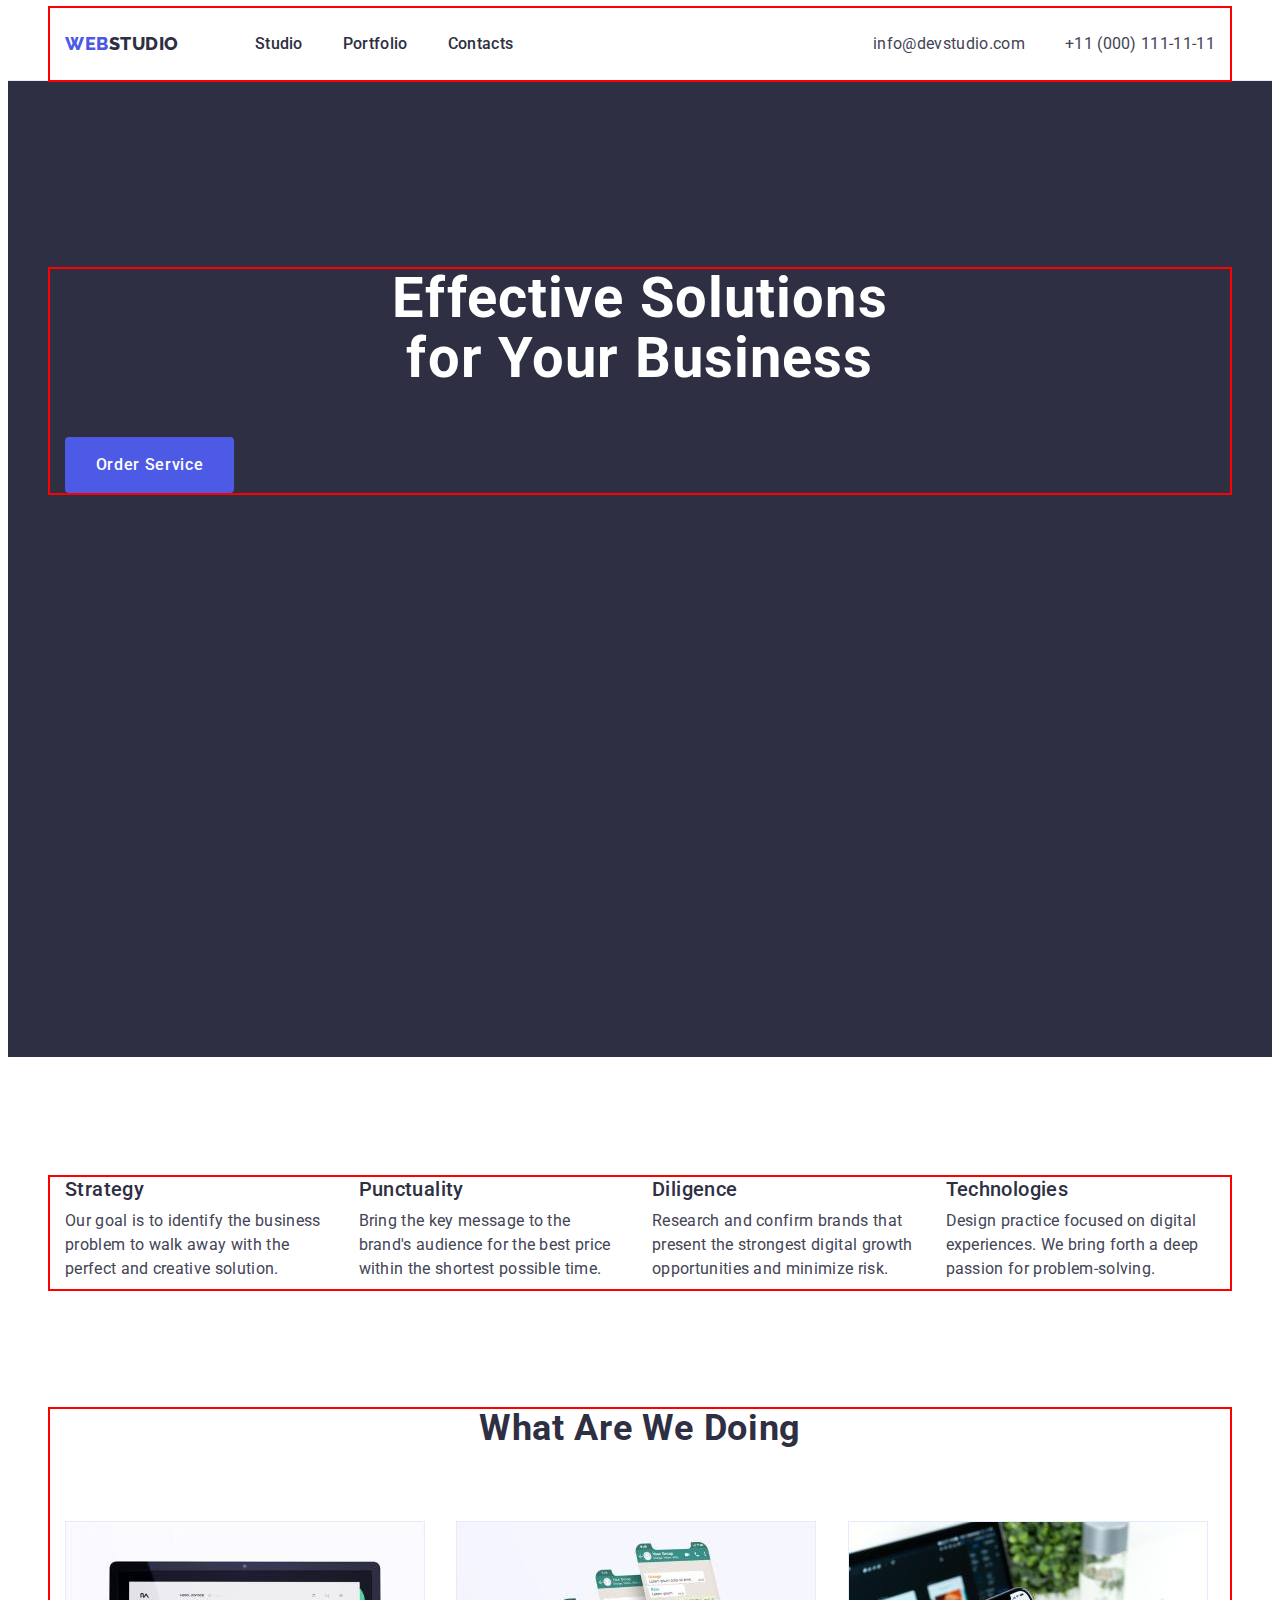
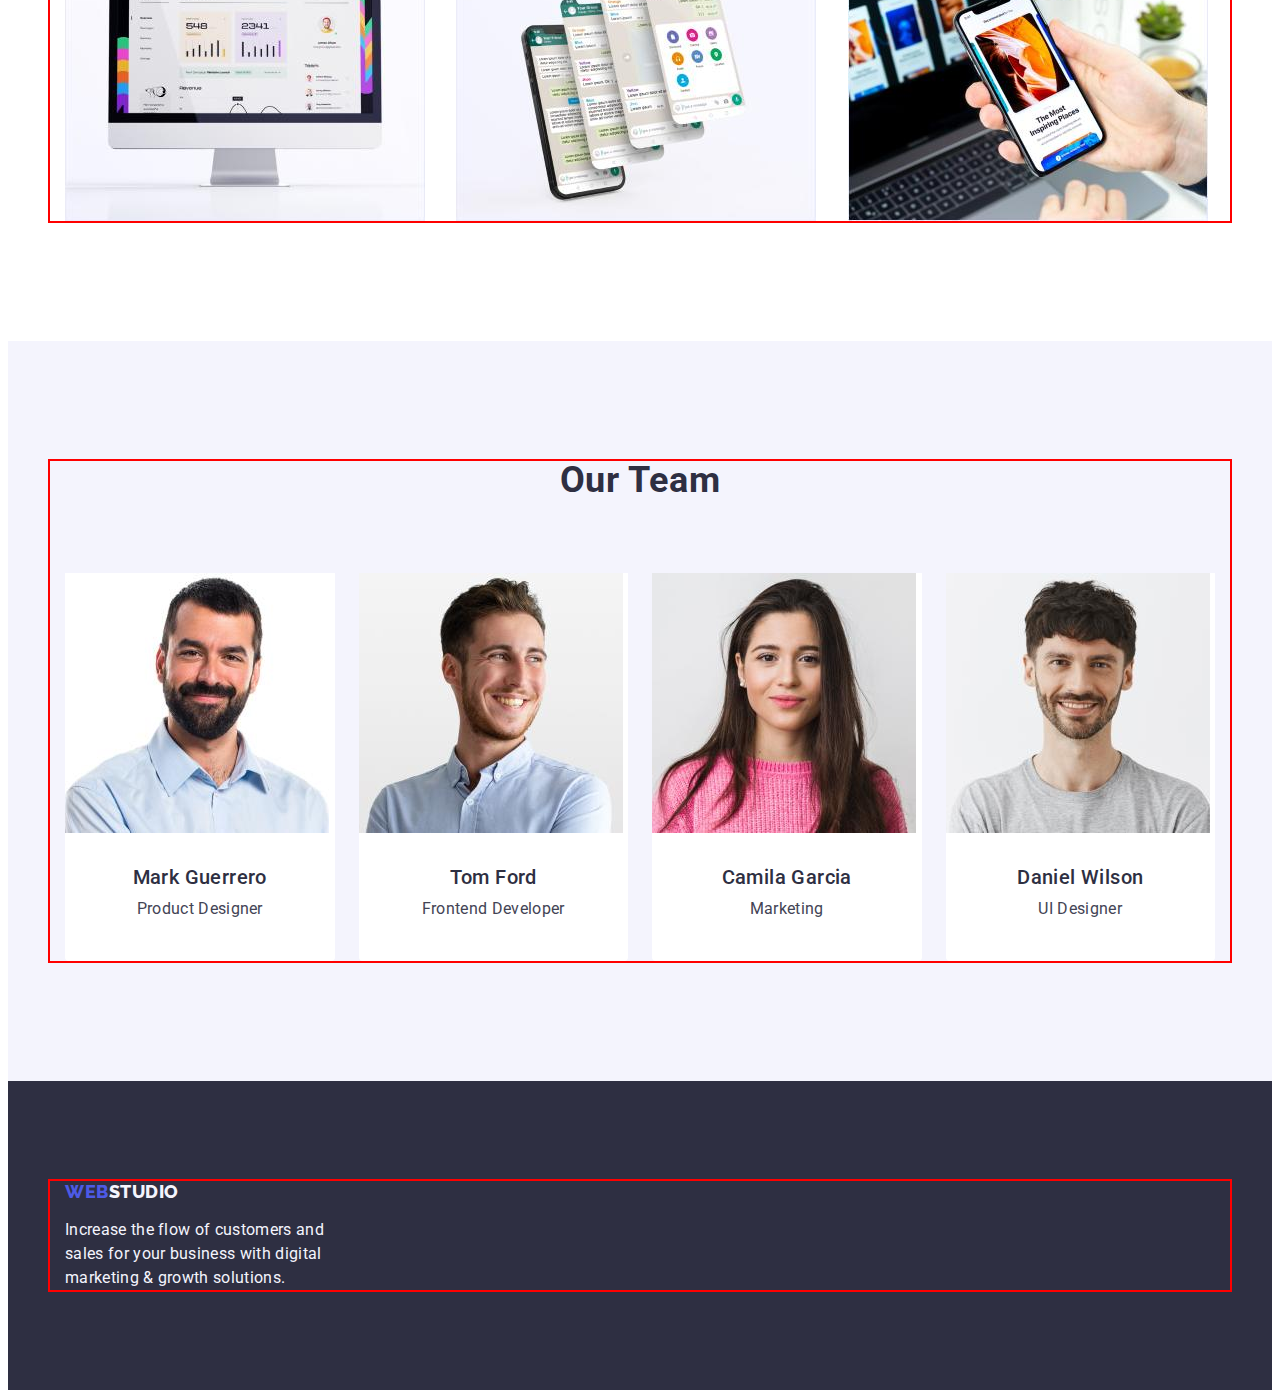
==== commit 1fb612b2: "HOMEWORK 3" ====
--- a/index.html
+++ b/index.html
@@ -75,7 +75,7 @@
         </div>
     </section>
     <section id="our-team" class="team list">
-    <div class="container team-container">
+    <div class="container">
         <h2 class="team-title list">Our Team</h2>
             <ul class="team-list list">
                 <li class="team-item list">
--- a/css/style.css
+++ b/css/style.css
@@ -229,9 +229,6 @@
     /* --------------PRODUCTS-------------- */
     .products {
         padding-bottom: 120px;
-        display: flex;
-        gap: 24px;
-    
     }
     .products-title {
         font-weight: 700;
@@ -258,9 +255,6 @@
         gap: 24px;
     }
     /* --------------TEAM-------------- */
-    .team-container {
-        padding: 32px 16px;
-    }
     .team {
         background-color: #F4F4FD;
         padding: 120px 0;
@@ -294,7 +288,6 @@
     background-color: #FFFFFF;
     text-align: center;
     margin-bottom: 8px;
-    padding: 0 15px;
     }
     
     .team-item-text {
@@ -305,7 +298,6 @@
     color: #434455;
     text-align: center;
     background-color: var(--color-white);
-    padding: 24px 0; 
     display: block;
     }
     /* --------------FOOTER-------------- */
@@ -416,16 +408,6 @@
         clip: rect(0 0 0 0);
         overflow: hidden;
     }
-    .advantages-btn {
-        padding-top: 96px;
-        display: flex;
-        justify-content: center;
-        gap: 24px;
-        margin-bottom: 72px;
-        padding: 12px 24px;
-        border: 1px solid #e7e9fc;
-        border-radius: 4px; 
-    }
     .hero-main-btn:hover,.hero-main-btn:focus {
         border: 1px solid transparent;
     }
@@ -453,7 +435,6 @@
     .picture-text {
         padding: 32px 16px;
         border: 1px solid #e7e9fc;
-        margin-bottom: 8px;
         border-top: none;
     }
     
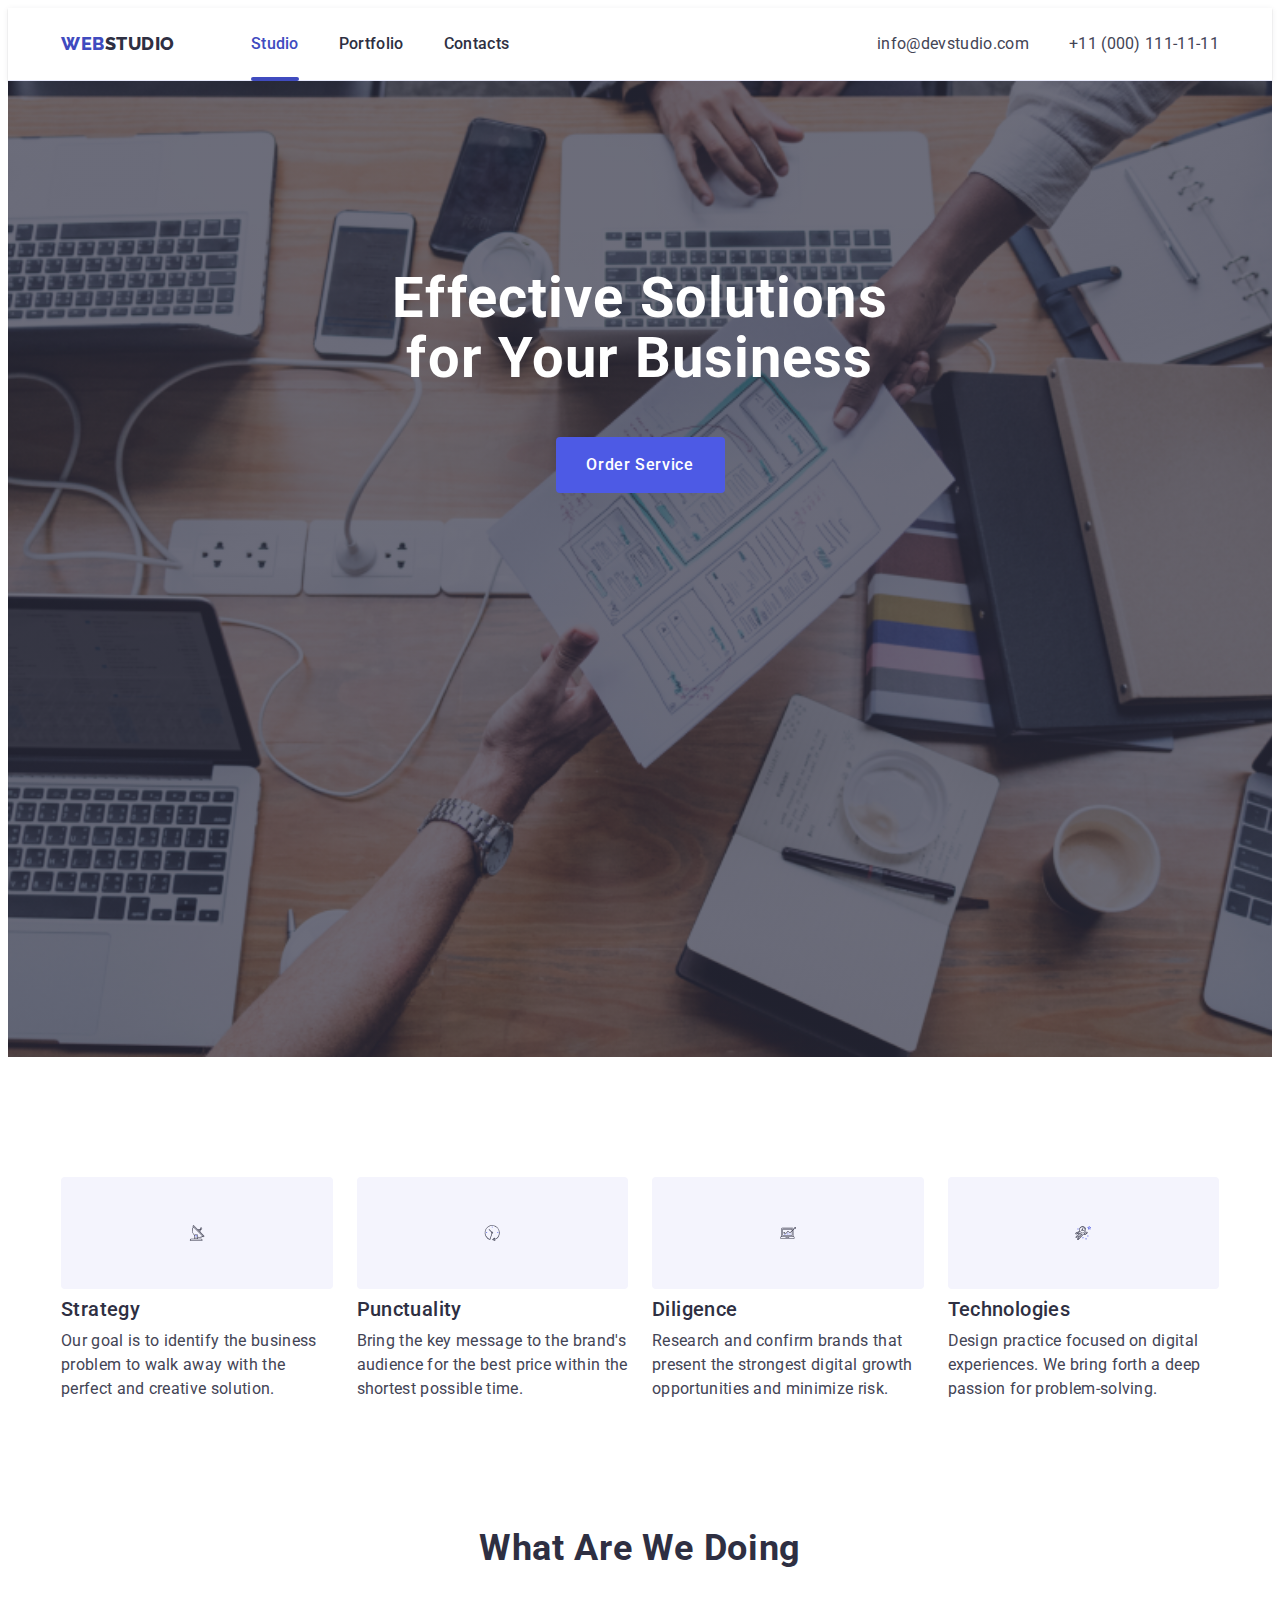
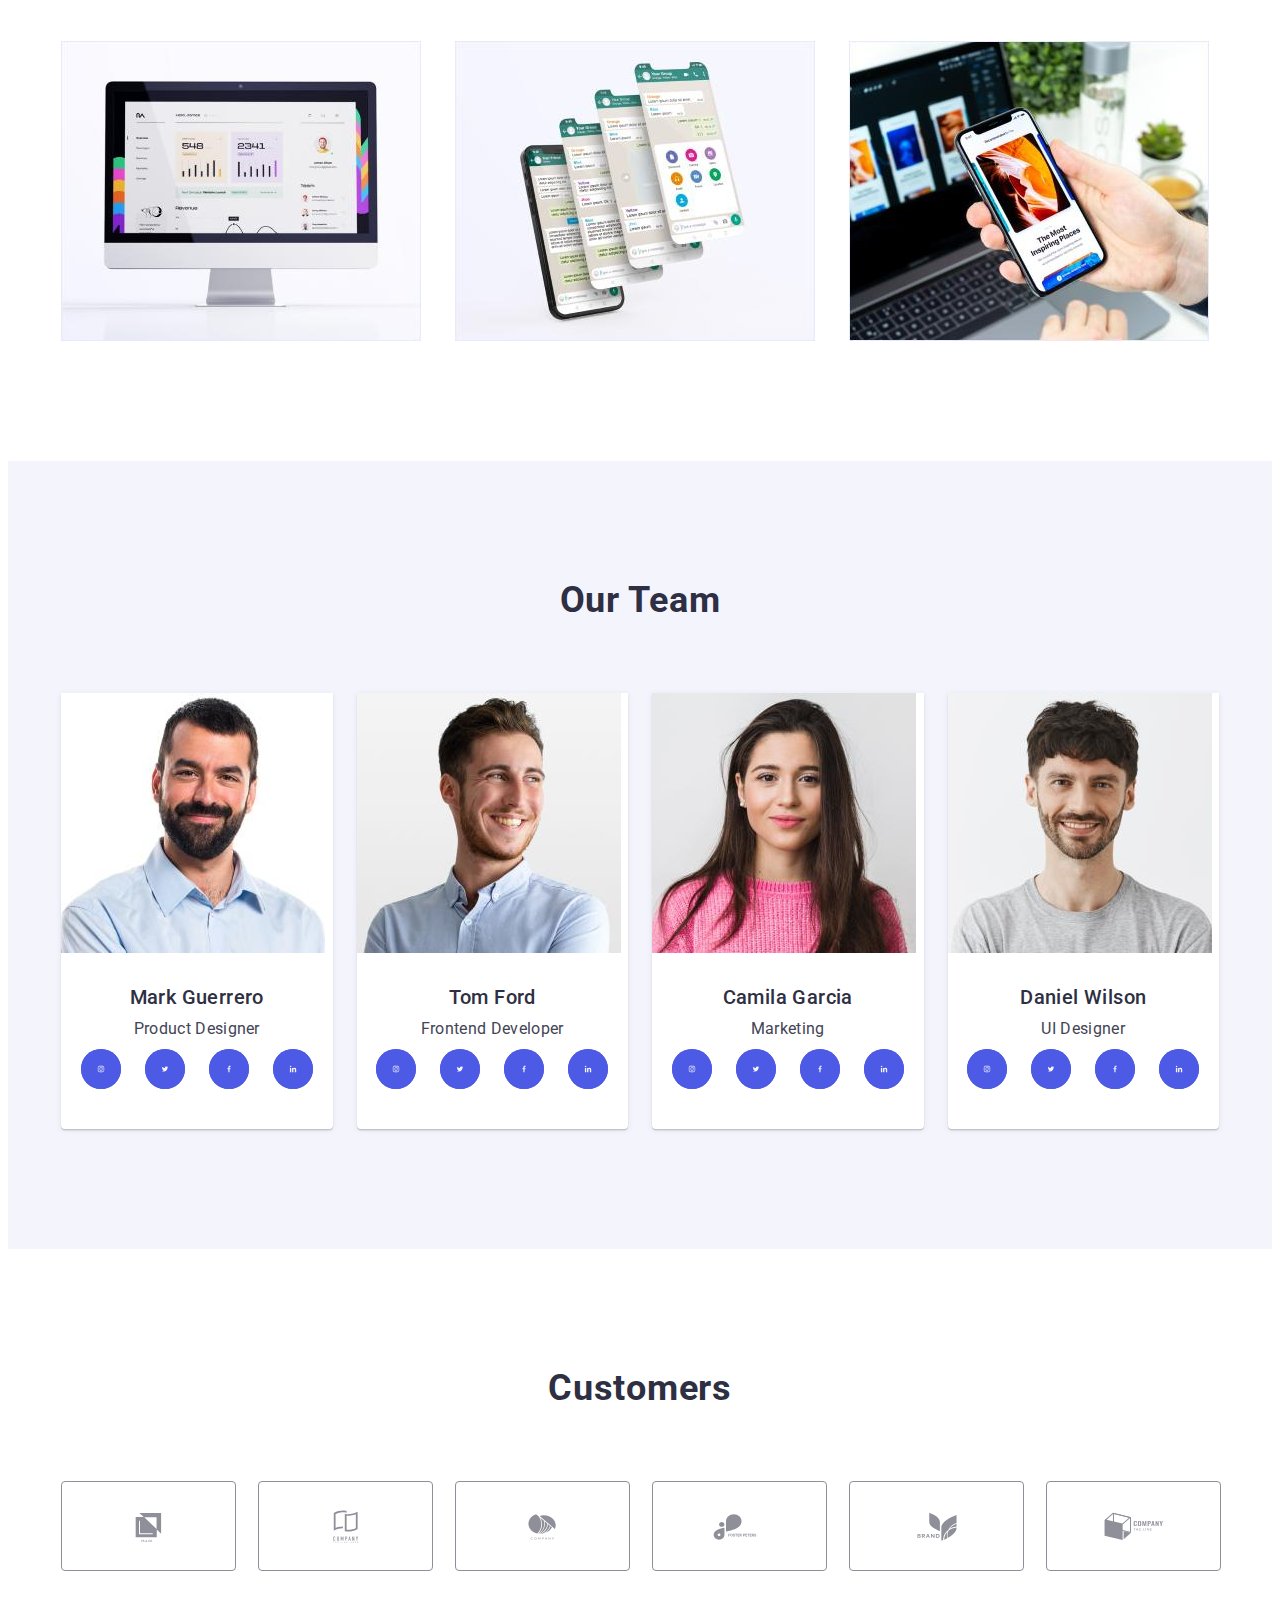
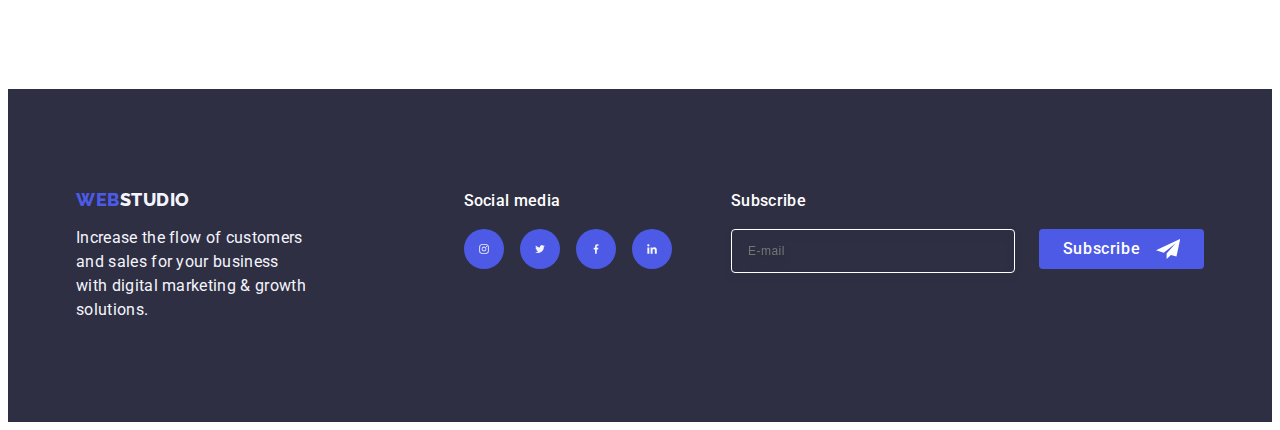
==== commit da0b37a8: "Merge branch 'main' of https://github.com/MaksGlushko/goit-markup-hw-03" ====
--- a/index.html
+++ b/index.html
@@ -14,11 +14,11 @@
 <body>
     <header class="header link">
         <div class="container header-container">
-        <nav class="header-navigation" >
+        <nav class="header-navigation">
         <a  class="header-logo link" href="./index.html">Web<span class="header-span link">Studio</span>
         </a>
         <ul class="header-menu list" >
-            <li class="header-title-item"><a class="header-text-link link" href="./index.html">Studio</a></li>
+            <li class="header-title-item"><a  class="header-text-link link current" href="./index.html">Studio</a></li>
             <li class="header-title-item"><a class="header-text-link link" href="./portfolio.html">Portfolio</a></li> 
             <li class="header-title-item"><a class="header-text-link link" href="">Contacts</a></li>
         </ul> 
@@ -37,7 +37,7 @@
         <h1 class="hero-title">
             Effective Solutions for Your Business
         </h1>
-        <button type="button" class="hero-btn">Order Service</button>
+        <button type="button" class="hero-btn" data-modal-open>Order Service</button>
         </div>
     </section>
     <section class="benefists">
@@ -45,19 +45,39 @@
         <h2 class="visually-hidden">Benefists</h2>
         <ul class="benefists-list list">
         <li class="benefists-item">
+            <div class="icon-container">
+                <svg class="benefists-icon" width="64" height="64">
+                    <use href="./images/icons.svg#icon-lamp"></use>
+                </svg>
+            </div>
             <h3 class="benefists-subtitle">Strategy</h3>
             <p class="benefists-item-text">Our goal is to identify the business
                 problem to walk away with the perfect and creative solution. </p>
         </li>
         <li class="benefists-item">
+            <div class="icon-container">
+                <svg class="benefists-icon" width="64" height="64">
+                    <use href="./images/icons.svg#icon-clock"></use>
+                </svg>
+            </div>
             <h3 class="benefists-subtitle">Punctuality</h3>
             <p class="benefists-item-text">Bring the key message to the brand's audience for the best price within the shortest possible time.</p>
         </li>
         <li class="benefists-item">
+            <div class="icon-container">
+                <svg class="benefists-icon" width="64" height="64">
+                    <use href="./images/icons.svg#icon-grafix"></use>
+                </svg>
+            </div>
             <h3 class="benefists-subtitle">Diligence</h3>
             <p class="benefists-item-text">Research and confirm brands that present the strongest digital growth opportunities and minimize risk.</p>
         </li>
         <li class="benefists-item">
+            <div class="icon-container">
+                <svg class="benefists-icon" width="64" height="64">
+                    <use href="./images/icons.svg#icon-space"></use>
+                </svg>
+            </div>
             <h3 class="benefists-subtitle">Technologies</h3>
             <p class="benefists-item-text">Design practice focused on digital experiences. We bring forth a deep passion for problem-solving.</p>
         </li>
@@ -83,6 +103,41 @@
                 <div class="team-person">
                     <h3 class="team-subtitle">Mark Guerrero</h3>
                     <p class="team-item-text">Product Designer</p>
+                    <ul class="soc-icons">
+
+                    <li class="soc-icon-team">  
+                        <a href="" class="sending">
+                        <svg class="icons-soc" width="16" height="16">
+                            <use href="./images/symbol-defs.svg#icon-instagram"></use>
+                        </svg>
+                        </a>
+                    </li>
+
+                    <li class="soc-icon-team">
+                        <a href="" class="sending">
+                            <svg class="icons-soc"  width="16" height="16">
+                                <use href="./images/symbol-defs.svg#icon-twitter"></use>
+                            </svg>    
+                        </a>
+                        </li>
+                        <li class="soc-icon-team">
+                            <a href="" class="sending"> 
+                                <svg class="icons-soc"  width="16" height="16">
+                                    <use href="./images/symbol-defs.svg#icon-facebook"></use>
+                                </svg> 
+                            </a>  
+                        </li>
+                        
+                        <li class="soc-icon-team"> 
+                            <a href="" class="sending">
+                                <svg class="icons-soc"  width="16" height="16">
+                                    <use href="./images/symbol-defs.svg#icon-icon-in"></use>
+                                </svg>
+                            </a>
+                        </li>
+
+
+                    </ul>
                 </div>
                 </li>
                  <li class="team-item list">
@@ -90,32 +145,298 @@
                 <div class="team-person">
                     <h3 class="team-subtitle">Tom Ford</h3>
                     <p class="team-item-text">Frontend Developer</p>
-                </div>
+                    <ul class="soc-icons">
+
+                        <li class="soc-icon-team">  
+                            <a href="" class="sending">
+                            <svg class="icons-soc" width="16" height="16">
+                                <use href="./images/symbol-defs.svg#icon-instagram"></use>
+                            </svg>
+                            </a>
+                        </li>
+    
+                        <li class="soc-icon-team">
+                            <a href="" class="sending">
+                                <svg class="icons-soc"  width="16" height="16">
+                                    <use href="./images/symbol-defs.svg#icon-twitter"></use>
+                                </svg>    
+                            </a>
+                            </li>
+                            <li class="soc-icon-team">
+                                <a href="" class="sending"> 
+                                    <svg class="icons-soc"  width="16" height="16">
+                                        <use href="./images/symbol-defs.svg#icon-facebook"></use>
+                                    </svg> 
+                                </a>  
+                            </li>
+                            
+                            <li class="soc-icon-team"> 
+                                <a href="" class="sending">
+                                    <svg class="icons-soc"  width="16" height="16">
+                                        <use href="./images/symbol-defs.svg#icon-icon-in"></use>
+                                    </svg>
+                                </a>
+                            </li>
+    
+    
+                        </ul>
+                    </div>
                 </li>
                 <li class="team-item list">
                     <img src="./images/Camila.Garcia.jpg" alt="CamilaGarcia" width="264">
                 <div class="team-person">
                     <h3 class="team-subtitle">Camila Garcia</h3>
                     <p class="team-item-text">Marketing</p>
-                </div>
+                    <ul class="soc-icons">
+
+                        <li class="soc-icon-team">  
+                            <a href="" class="sending">
+                            <svg class="icons-soc" width="16" height="16">
+                                <use href="./images/symbol-defs.svg#icon-instagram"></use>
+                            </svg>
+                            </a>
+                        </li>
+    
+                        <li class="soc-icon-team">
+                            <a href="" class="sending">
+                                <svg class="icons-soc"  width="16" height="16">
+                                    <use href="./images/symbol-defs.svg#icon-twitter"></use>
+                                </svg>    
+                            </a>
+                            </li>
+                            <li class="soc-icon-team">
+                                <a href="" class="sending"> 
+                                    <svg class="icons-soc"  width="16" height="16">
+                                        <use href="./images/symbol-defs.svg#icon-facebook"></use>
+                                    </svg> 
+                                </a>  
+                            </li>
+                            
+                            <li class="soc-icon-team"> 
+                                <a href="" class="sending">
+                                    <svg class="icons-soc"  width="16" height="16">
+                                        <use href="./images/symbol-defs.svg#icon-icon-in"></use>
+                                    </svg>
+                                </a>
+                            </li>
+    
+    
+                        </ul>
+                    </div>
                 </li>
                 <li class="team-item list">
                     <img src="./images/Daniel.Wilson.jpg" alt="DanielWilson" width="264">
                 <div class="team-person">
                     <h3 class="team-subtitle">Daniel Wilson</h3>
                     <p class="team-item-text">UI Designer</p>
-                </div>
+                    <ul class="soc-icons">
+
+                        <li class="soc-icon-team">  
+                            <a href="" class="sending">
+                            <svg class="icons-soc" width="16" height="16">
+                                <use href="./images/symbol-defs.svg#icon-instagram"></use>
+                            </svg>
+                            </a>
+                        </li>
+    
+                        <li class="soc-icon-team">
+                            <a href="" class="sending">
+                                <svg class="icons-soc"  width="16" height="16">
+                                    <use href="./images/symbol-defs.svg#icon-twitter"></use>
+                                </svg>    
+                            </a>
+                            </li>
+                            <li class="soc-icon-team">
+                                <a href="" class="sending"> 
+                                    <svg class="icons-soc"  width="16" height="16">
+                                        <use href="./images/symbol-defs.svg#icon-facebook"></use>
+                                    </svg> 
+                                </a>  
+                            </li>
+                            
+                            <li class="soc-icon-team"> 
+                                <a href="" class="sending">
+                                    <svg class="icons-soc"  width="16" height="16">
+                                        <use href="./images/symbol-defs.svg#icon-icon-in"></use>
+                                    </svg>
+                                </a>
+                            </li>
+    
+    
+                        </ul>
+                    </div>
                 </li>
             </ul>
     </div>
     </section>
+    <section class="customers">
+        <div class="container">
+            <h2 class="logo-customers">Customers</h2>
+            <ul class="customers-list">
+                <li class="customers-item">
+                    <a href="" class="customers-sending">
+                        <svg class="customers-icon" width="104" height="56">
+                            <use href="./images/customers.icon.svg#icon-Client-1"></use>
+                        </svg>
+                    </a>
+                </li>
+                <li class="customers-item">
+                    <a href="" class="customers-sending">
+                        <svg class="customers-icon" width="104" height="56">
+                            <use href="./images/customers.icon.svg#icon-Client-2"></use>
+                        </svg>
+                    </a>
+                </li>
+                <li class="customers-item">
+                    <a href="" class="customers-sending">
+                        <svg class="customers-icon" width="104" height="56">
+                            <use href="./images/customers.icon.svg#icon-Client-3"></use>
+                        </svg>
+                    </a>
+                </li>
+                <li class="customers-item">
+                    <a href="" class="customers-sending">
+                        <svg class="customers-icon" width="104" height="56">
+                            <use href="./images/customers.icon.svg#icon-Client-4"></use>
+                        </svg>
+                    </a>
+                </li>
+                <li class="customers-item">
+                    <a href="" class="customers-sending">
+                        <svg class="customers-icon" width="104" height="56">
+                            <use href="./images/customers.icon.svg#icon-Client-5"></use>
+                        </svg>
+                    </a>
+                </li>
+                <li class="customers-item">
+                    <a href="" class="customers-sending">
+                        <svg class="customers-icon" width="104" height="56">
+                            <use href="./images/customers.icon.svg#icon-Client-6"></use>
+                        </svg>
+                    </a>                    
+                </li>
+            </ul>
+        </div>
+
+    </section>
 </main>
 <footer class="web-background link">
-    <div class="container footer-container">
-    <a href="./portfolio.html" class="web-title link">Web<span class="web-item-title">Studio</span>
-    </a>
-    <p class="web-item-text">Increase the flow of customers and sales for your business with digital marketing & growth solutions.</p>
+<div class="container footer-container">
+    <div class="container web-defs">
+            <a href="./portfolio.html" class="web-title link">Web<span class="web-item-title">Studio</span>
+        </a>
+            <p class="web-item-text">Increase the flow of customers and sales for your business with digital marketing & growth solutions.</p>
+    </div>
+    <div class="container web-container">
+        <p class="prf-web">Social media</p>
+            <ul class="media-web">
+                <li class="web-icons">
+                    <a href="" class="sending-web">
+                    <svg class="footer-icons" width="24" height="24">
+                        <use href="./images/symbol-defs.svg#icon-instagram"></use>
+                    </svg>
+                </a>    
+                </li>
+                <li class="web-icons">
+                    <a href="" class="sending-web">
+                    <svg class="footer-icons" width="24" height="24">
+                        <use href="./images/symbol-defs.svg#icon-twitter"></use>
+                    </svg>
+                    </a>
+                </li>
+                <li class="web-icons">
+                    <a href="" class="sending-web">
+                        <svg class="footer-icons" width="24" height="24">
+                            <use href="./images/symbol-defs.svg#icon-facebook"></use>
+                        </svg>
+                    </a>
+                </li>
+                <li class="web-icons">
+                    <a href="" class="sending-web">
+                    <svg class="footer-icons" width="24" height="24">
+                        <use href="./images/symbol-defs.svg#icon-icon-in"></use>
+                    </svg>
+                </a>
+            </li>
+        </ul>
+    </div>
+    <div class="container sub-container">
+        <p class="subs-text">Subscribe</p>
+        <form action="#" class="subs-box">
+            <label class="sub-label">
+                <input name="user-subscribe" type="email" placeholder="E-mail" class="subs-input">
+            </label>
+            <button class="subs-btn" type="submit">Subscribe
+                <svg class="subs-icons" width="24" height="24">
+                    <use href="./images/icon.telegram.svg#icon-icon-send"></use>
+                </svg>
+            </button>
+        </form>
+    </div>
 </div>
 </footer>
+<div class="backdrop  is-hidden" data-modal>
+    <div class="modal">
+        <button type="button" class="data-button" data-modal-close>
+            <svg class="vector-btn" width="8" height="8">
+                <use href="./images/vector.symbol.svg#icon-Vector"></use>
+            </svg>
+        </button>
+        <p class="modal-text">Leave your contacts and we will call you back</p>
+        <form class="form" name="call-back" >
+        <div class="modal-item">
+            <label for="user-name" class="label-modal">Name</label>
+        
+        <div class="icons-modal-input">
+                <input id="user-name" name="user-name" type="text" class="input-name">
+                <svg class="svg-modal" width="18" height="24">
+                    <use href="./images/soc.icons.svg#icon-Vector-1"></use>
+                </svg>
+            </div>
+            </div>
+            <div class="modal-item">
+                <label for="user-name" class="label-modal">Phone</label>
+            <div class="icons-modal-input">
+                    <input id="user-tel" name="user-tel" type="tel" class="input-name">
+                    <svg class="svg-modal" width="18" height="24">
+                        <use href="./images/soc.icons.svg#icon-Vector-2"></use>
+                    </svg>
+                </div>
+                </div>
+                <div class="modal-item">
+                    <label for="user-name" class="label-modal">Email</label>
+                <div class="icons-modal-input">
+                        <input id="user-email" name="user-email" type="email" class="input-name">
+                        <svg class="svg-modal" width="18" height="24">
+                            <use href="./images/soc.icons.svg#icon-Vector-3"></use>
+                        </svg>
+                    </div>
+                    </div>
+                    <div class="modal-comment">
+                        <label for="user-comment" class="label-modal">Comment</label>
+                        <textarea class="text-modal" id="user-comment"  name="user-comment" placeholder="Text input"></textarea>
+                    <div>
+
+                        </div>
+                        </div>
+    <div class="item-modal-text">
+        <input  id="user-privacy" name="user-privacy" type="checkbox" value="true"  class="input-checkbox visually-hidden">
+        <label for="user-privacy" class="modal-privacy">
+        <span class="icon-modal">
+            <svg class="icon-img" width="10" height="8">
+                <use href="./images/symbol-defs-okey.svg#icon-Vector-4"></use>
+            </svg>
+        </span>I accept the terms and conditions of the
+        <a href="/" class="modal-link">Privacy Policy</a>
+
+    </label>
+</div>
+    <button type="button" class="btn-send">Send</button>
+    </form>
+</div>
+</div>
+<script src="./js/modal.js">
+
+</script>
 </body>
 </html>--- a/css/style.css
+++ b/css/style.css
@@ -34,57 +34,77 @@
     }
     .container {
         width: 100%;
-        max-width: 1150px;
+        max-width: 1158px;
         padding-left: 15px;
         padding-right: 15px;
         margin: 0 auto;
-        outline: 2px solid red;
+        /* outline: 2px solid red; */
     }
     /* --------------HEADER-------------- */
     
     .header {
         border-bottom: 1px solid #e7e9fc;
+        box-shadow: 0px 2px 1px rgba(46, 47, 66, 0.08), 0px 1px 1px rgba(46, 47, 66, 0.16), 0px 1px 6px rgba(46, 47, 66, 0.08);
     }
     .header-container {
         display: flex;
-        align-items: center;
-        
-        
-    }
-    .header-logo {
-    font-family: "Raleway", sans-serif;
+        align-items: center;   
+    }
+
+.header-logo {
+font-family: "Raleway", sans-serif;
+font-weight: 800;
+font-size: 18px;
+line-height: 1.17;
+letter-spacing: 0.03em;
+text-transform: uppercase;
+color: var(--color-two);
+margin-right: 76px;
+position: relative;
+     color: #404bbf;
+}
+.header-logo span {
     font-weight: 800;
     font-size: 18px;
     line-height: 1.17;
     letter-spacing: 0.03em;
     text-transform: uppercase;
-    color: var(--color-two);
-    margin-right: 76px;
-    
-    }
-    .header-logo span {
-        font-weight: 800;
-    font-size: 18px;
-    line-height: 1.17;
-    letter-spacing: 0.03em;
-    text-transform: uppercase;
     color: var(--title-color);
-    }
+}
     .header-text-link {
-        padding: 24px 0;
-        font-family: 'Roboto';
-        font-style: normal;
-        font-weight: 500;
-        font-size: 16px;
-        line-height: 1.5;
-        letter-spacing: 0.02em;
-        color: var(--title-color);
+    padding: 24px 0;
+    font-family: 'Roboto';
+    font-style: normal;
+    font-weight: 500;
+    font-size: 16px;
+    line-height: 1.5;
+    letter-spacing: 0.02em;
+    color: var(--title-color);
+    transition:  color 250ms cubic-bezier(0.4, 0, 0.2, 1);
+    display: block;
+    position: relative;
     }
     .header-menu {
         display: flex;
         gap: 40px;
-    
-    }
+        position: relative;
+        color: #404bbf;
+    }
+    .current {
+        color: #404BBF;
+    
+    }
+    .current::after {
+        display: block;
+        position: absolute;
+        content: '';
+        width: 100%;
+        height: 4px;
+        background-color: #404bbf;
+        border-radius: 2px;
+        bottom: -1px;
+    }
+
     .header-soc {
         display: flex;
         margin-left: auto;
@@ -94,6 +114,8 @@
     .header-navigation {
         display: flex;
         align-items: center;
+        position: relative;
+        color: #404bbf;
     }
     .header-navigation {
         list-style: none;
@@ -103,26 +125,25 @@
     }
     .header-menu {
         text-decoration:none;
+        list-style: none;
     }
     .header-soc-title {
-    font-weight: 400;
-    font-size: 16px;
-    line-height: 1.50;
-    letter-spacing: 0.02em;
-    color: var(--main-text-color);
-    width: 153px;
-    height: 24px;
-    padding: 24px 0;
-    gap: 40px;
+        font-weight: 400;
+        font-size: 16px;
+        line-height: 1.50;
+        letter-spacing: 0.02em;
+        color: var(--main-text-color);
+        width: 153px;
+        height: 24px;
+        padding: 24px 0;
+        gap: 40px;
+        transition: color 250ms cubic-bezier(0.4, 0, 0.2, 1);
     }
     .header-soc-item {
         text-decoration: none;
     }
     .header-address{
     font-style: normal;
-    }
-    .header-menu {
-        list-style: none;
     }
     .header-logo {
         text-decoration: none;
@@ -144,7 +165,12 @@
     /* --------------HERO-------------- */
     .hero {
         background-color: #2E2F42;
+        background-image: linear-gradient(rgba(46, 47, 66, 0.7), rgba(46, 47, 66, 0.7)), url(../images/peopleoffice.jpg); 
         padding: 188px 0;
+        max-width: 1440px;
+        background-repeat: no-repeat;
+        background-position: center;
+        background-size: cover;
         height: 600px;
         margin: 0 auto;
     }
@@ -176,6 +202,9 @@
         border:none;
         display: block;
         min-width: 169px;
+        margin-right: auto;
+        margin-left: auto;
+        transition : background-color 250ms cubic-bezier(0.4, 0, 0.2, 1);
     }
     .hero-btn:hover, .hero-btn:focus {
         background-color: #404BBF;
@@ -201,6 +230,15 @@
         clip: rect(0 0 0 0);
         overflow: hidden; 
     }
+    .icon-container {
+        display: flex; 
+        align-items: center;
+        justify-content: center;
+        height: 112px;
+        background-color: #f4f4fd;
+        border-radius: 4px;
+        margin-bottom: 8px;
+    }
     .benefists-subtitle {
     font-weight: 500;
     font-size: 20px;
@@ -262,8 +300,43 @@
     .team-list {
         display: flex;
         gap: 24px;
-        
-    }
+        justify-content: center;  
+        transition :  border-color 250ms cubic-bezier(0.4, 0, 0.2, 1), color 250ms cubic-bezier(0.4, 0, 0.2, 1);
+    }
+    .soc-icons {
+        display: flex;
+        gap: 24px;
+        justify-content: center; 
+    }
+    .sending :hover 
+    .sending :focus {
+    background-color: #404bbf;
+    }
+    .soc-icon-team {
+    width: 40px;
+    height: 40px;
+    background-color: var(--color-two);
+    border-radius: 50%; 
+    gap: 24px;
+}
+.sending {
+    width: 100%;
+    height: 100%;
+    background-color: var(--color-two);
+    border-radius: 50%;
+    display: flex;
+    text-align: center;
+    justify-content: center;
+    align-items: center;
+    transition :background-color 250ms cubic-bezier(0.4, 0, 0.2, 1);
+}
+.sending:hover .sending:focus {
+    background-color: #404bbf;
+}
+.icons-soc {
+    fill: #F4F4FD;
+
+}
     .team-title {
         font-weight: 700;
         font-size: 36px;
@@ -278,6 +351,7 @@
         width: calc((100% - 72px) / 4);
         background: #FFFFFF;
     border-radius: 0px 0px 4px 4px;
+    box-shadow:0px 1px 6px rgba(46, 47, 66, 0.08), 0px 1px 1px rgba(46, 47, 66, 0.16), 0px 2px 1px rgba(46, 47, 66, 0.08);
     }
     .team-subtitle {
         font-weight: 500;
@@ -289,7 +363,9 @@
     text-align: center;
     margin-bottom: 8px;
     }
-    
+    .team-person {
+        padding: 32px 0;
+    }
     .team-item-text {
         font-weight: 400;
     font-size: 16px;
@@ -299,12 +375,63 @@
     text-align: center;
     background-color: var(--color-white);
     display: block;
-    }
+    margin-bottom: 8px;
+    }
+    /* --------------СOSTOMERS-------------- */
+.customers {
+    padding-top: 120px;
+    padding-bottom: 120px;
+}
+.logo-customers {
+    font-family: 'Roboto';
+font-style: normal;
+font-weight: 700;
+font-size: 36px;
+line-height: 1.11;
+text-align: center;
+letter-spacing: 0.02em;
+text-transform: capitalize;
+color: #2E2F42;
+margin-bottom: 72px;
+}
+.customers-list {
+    display: flex;
+    gap: 24px;
+    transition :border-color 250ms cubic-bezier(0.4, 0, 0.2, 1), color 250ms cubic-bezier(0.4, 0, 0.2, 1);
+    padding-left: 0;
+}
+.customers-item {
+    width: calc((100% - 120px) / 6);
+    height: 88px;
+}
+.customers-sending {
+    width :100%;
+    height : 100%;
+    border: 1px solid #8e8f99;
+    border-radius: 4px;
+    display: flex;
+    justify-content: center;
+    align-items: center;
+    color: #8e8f99;
+    transition : border-color 250ms cubic-bezier(0.4, 0, 0.2, 1), color 250ms cubic-bezier(0.4, 0, 0.2, 1);
+}
+.customers-sending:hover {
+    border-color: #404bbf;
+    color: #404BBF;
+}
+.customers-sending:focus {
+    border-color: #404bbf;
+    color: #404BBF;
+}
+.customers-icon {
+    fill: currentColor;
+}
     /* --------------FOOTER-------------- */
     .web-background {
         background-color: #2e2f42;
         padding: 100px 0;
     }
+    
     .web-title {
     font-family: "Raleway", sans-serif;
     font-weight: 800;
@@ -332,23 +459,305 @@
     color: #F4F4FD;
     max-width: 264px;
     }
-    
-    /* --------------PORTFOLIO-------------- */
-    
-    /* --------------header-PORTFOLIO-------------- */
-    .hero-main-btn {
+    .prf-web {
+        font-weight: 500;
+    font-size: 16px;
+    line-height: 1.50;
+    letter-spacing: 0.02em;
+    color: #FFFFFF;
+    display: flex;
+    align-items: baseline;
+    margin-bottom: 16px;
+    
+    }
+    .media-web {
+        display: flex;
+        gap: 16px;
+        width: 40px;
+        height: 40px;
+        
+    }
+    .sending-web {
+        width: 100%;
+        height: 100%;
+        background-color: #4D5AE5;
+        border-radius: 50%;
+        display: flex;
+        justify-content: center;
+        align-items: center;
+        width: 40px;
+        height: 40px;
+        transition :background-color 250ms cubic-bezier(0.4, 0, 0.2, 1);
+    }
+    .soc-icon-team :hover, .soc-icon-team :focus {
+        background-color: #404bbf;
+    }
+    .web-icons {
+        transition : 250ms cubic-bezier(0.4, 0, 0.2, 1);
+    }
+    .footer-icons {
+        fill: #F4F4FD;
+    }
+    .footer-container {
+        display: flex;
+        align-items: baseline;   
+    }
+    .web-defs {
+        margin-right: 120px;
+    }
+    .media-web :hover {
+        background-color: #31d0aa;
+    }
+    .sending-web:focus {
+        background-color: #31d0aa;
+    }
+    .subs-text {
+        margin-bottom: 16px;
+        font-style: normal;
+    font-weight: 500;
+    font-size: 16px;
+    line-height: 1.5;
+    letter-spacing: 0.02em;
+    color: #FFFFFF;
+    }
+    .subs-box {
+        display: flex;
+        gap: 24px;
+    }
+    .subs-input {
+        width: 264px;
+        height: 40px;
+        border: 1px solid #ffffff;
+        background-color: transparent;
+        font-size: 12px;
+        line-height: 1.5;
+        letter-spacing: 0.04em;
+        padding-left: 16px;
+        filter: drop-shadow(0px 4px 4px rgba(0, 0, 0, 0.15));
+        border-radius: 4px;
+        color: #ffffff; 
+    }
+    .subs-btn {
+        min-width: 165px;
+        height: 40px;
+        display: flex;
+        justify-content: center;
+        align-items: center;
+    }
+    .subs-btn {
+        font-family: "Roboto", sans-serif;
+        font-style: normal;
+        font-weight: 500;
+        font-size: 16px;
+        line-height: 1.5;
+        display: flex;
+        align-items: center;
+        text-align: center;
+        letter-spacing: 0.04em;
+        color: #FFFFFF;
+        cursor: pointer;
+        background-color: #4D5AE5;
+        border: none;
+        border-radius: 4px; 
+    }
+    .subs-icons {
+        margin-left: 16px;
+    }
+    /* --------------WINDOW-------------- */
+
+    .backdrop {
+        position: fixed;
+        top: 0;
+        left: 0;
+        width: 100%;
+        height: 100%;
+        background-color: rgba(46, 47, 66, 0.4);
+        transition: opacity 250ms cubic-bezier(0.4, 0, 0.2, 1),
+        visibility 250ms cubic-bezier(0.4, 0, 0.2, 1);
+    }
+    .modal {
+        position: absolute;
+        top: 50%;
+        left: 50%;
+        transform: translate(-50%, -50%) scale(1);
+        width: 408px;
+        min-height: 584px;
+        background: #fcfcfc;
+        box-shadow: 0px 1px 1px rgba(0, 0, 0, 0.14), 0px 1px 3px rgba(0, 0, 0, 0.12), 0px 2px 1px rgba(0, 0, 0, 0.2);
+        transition: transform 250ms cubic-bezier(0.4, 0, 0.2, 1);  
+        border-radius: 4px;
+        padding: 72px 24px 24px 24px;
+    }
+    .data-button {
+        position: absolute;
+        top: 24px;
+        right: 24px;
+        width: 24px;
+        height: 24px;
+        border-radius: 50%;
+        display: flex;
+        align-items: center;
+        justify-content: center;
+        background-color: #e7e9fc;
+        border: 1px solid rgba(0, 0, 0, 0.1);
+        padding: 0;
+        cursor: pointer;
+        transition: background-color 250ms cubic-bezier(0.4, 0, 0.2, 1), border 250ms cubic-bezier(0.4, 0, 0.2, 1);
+    }
+    .data-button:hover, .data-button:focus {
+        background-color: #404bbf;
+        border: none; 
+    }
+    
+    .is-hidden {
+        opacity: 0;
+        visibility: hidden; 
+        pointer-events: none;
+    }
+    .vector-btn {
+        transition: fill 250ms cubic-bezier(0.4, 0, 0.2, 1);
+    }
+    .modal :hover , .modal :focus {
+        fill: #FFFFFF;
+    }
+    .modal-text {
+        font-weight: 500;
+        font-size: 16px;
+        line-height: 1.5;
+        text-align: center;
+        letter-spacing: 0.02em;
+        color: #2E2F42;
+        margin-bottom: 16px; 
+    }
+    .modal-soc-icons {
+        position: absolute;
+    }
+    .label-modal {
+        font-size: 12px;
+        line-height: 1.17;
+        letter-spacing: 0.04em; 
+        color: #8e8f99;
+        display: block;
+        margin-bottom: 4px; 
+    }
+    .input-container {
+        position: relative;
+    }
+    .input-name {
+        width: 100%;
+        height: 40px;
+        border: 1px solid rgba(46, 47, 66, 0.4);
+        border-radius: 4px; 
+        background-color: transparent;
+        padding-left: 38px;
+        outline: transparent;
+        transition: border-color 250ms cubic-bezier(0.4, 0, 0.2, 1);  
+    }
+    .input-name:focus {
+        border-color: #4D5AE5;
+    }
+    .svg-modal {
+        position: absolute;
+        left: 16px;
+        top: 50%;
+        transform: translateY(-50%);
+        transition: fill 250ms cubic-bezier(0.4, 0, 0.2, 1);
+        fill: #4D5AE5;
+    }
+    .text-modal {
+        width: 100%; 
+        height: 120px;
+        font-size: 12px;
+        line-height: 1.17;
+        letter-spacing: 0.04em;
+        color: rgba(46, 47, 66, 0.4);
+        border: 1px solid rgba(46, 47, 66, 0.4);
+        border-radius: 4px;
+        background-color: transparent;
+        padding: 8px 16px; 
+        outline: transparent;
+        resize: none;
+        transition: border-color 250ms cubic-bezier(0.4, 0, 0.2, 1);
+    }
+    .text-modal:focus {
+        border-color: #4D5AE5;
+    }
+    .modal-privacy {
+        font-size: 12px;
+        line-height: 1.17;
+        letter-spacing: 0.04em;
+        color: #8e8f99;
+    }
+    .icon-modal {
+        width: 16px;
+        height: 16px;
+        border: 1px solid rgba(46, 47, 66, 0.4);
+        border-radius: 2px;
+        transition: background-color 250ms cubic-bezier(0.4, 0, 0.2, 1), border 250ms cubic-bezier(0.4, 0, 0.2, 1), fill 250ms cubic-bezier(0.4, 0, 0.2, 1);
+        display: inline-flex;
+        align-items: center;
+        justify-content: center;
+        fill: transparent;  
+    }
+    .input-checkbox:checked + .modal-privacy > .icon-modal  {
+        background-color: #404BBF;
+        border: none;
+        fill: #F4F4FD;
+    }
+    .modal-link {
+        color : #4d5ae5;    
+    }
+    .btn-send {
+    display: block;
+    min-width: 169px;
+    height: 56px;
+    padding: 16px 32px;
+    margin: 0 auto;
     font-family: "Roboto", sans-serif;
     font-weight: 500;
     font-size: 16px;
     line-height: 1.50;
-    text-align: center;
     letter-spacing: 0.04em;
-    color: var(--color-two);
-    background-color: var(--second-text-color);
-    border: 1px solid #e7e9fc;
-    padding: 12px 24px;
+    color: #FFFFFF;
+    cursor: pointer;
+    background-color: #4D5AE5;
+    border: none;
     border-radius: 4px;
-    }
+    transition: background-color 250ms cubic-bezier(0.4, 0, 0.2, 1);
+    }
+    .icons-container {
+        position: relative;
+    }
+    .modal-item {
+        margin-bottom: 8px;
+    }
+    .item-modal-text {
+        margin-bottom: 24px;
+    }
+    .modal-comment {
+        margin-bottom: 16px;
+    }
+    .icons-modal-input {
+        position: relative;
+    }
+    
+    /* --------------PORTFOLIO-------------- */
+    
+    /* --------------header-PORTFOLIO-------------- */
+    .hero-main-btn {
+        font-family: "Roboto", sans-serif;
+        font-weight: 500;
+        font-size: 16px;
+        line-height: 1.50;
+        text-align: center;
+        letter-spacing: 0.04em;
+        color: var(--color-two);
+        background-color: var(--second-text-color);
+        border: 1px solid #e7e9fc;
+        padding: 12px 24px;
+        border-radius: 4px;
+        transition :color 250ms cubic-bezier(0.4, 0, 0.2, 1), background-color 250ms cubic-bezier(0.4, 0, 0.2, 1), border-color 250ms cubic-bezier(0.4, 0, 0.2, 1), box-shadow 250ms cubic-bezier(0.4, 0, 0.2, 1);
+        }
     .hero-main-btn {
         cursor: pointer;
     }
@@ -410,6 +819,7 @@
     }
     .hero-main-btn:hover,.hero-main-btn:focus {
         border: 1px solid transparent;
+        box-shadow:0px 3px 1px rgba(0, 0, 0, 0.1), 0px 2px 1px rgba(0, 0, 0, 0.08), 0px 2px 2px rgba(0, 0, 0, 0.12);
     }
     .advantages {
         padding-top: 96px; 
@@ -417,11 +827,44 @@
      
     }
     .portfolio-img {
+        display: block;
+    }
+    .stylish-text {
+        position: absolute;
+        top: 0;
+        line-height: 1.5;
+        letter-spacing: 0.02em;
+        color: #f4f4fd;
+        padding: 40px 32px;
+        background-color: #4d5ae5;
+        height: 100%;
+        width: 100%;
+        transform: translateY(100%);
+        transition: transform 250ms cubic-bezier(0.4, 0, 0.2, 1);
+    }
+
+    .link:hover .stylish-text, 
+    .link:focus .stylish-text {
+    transform: translateY(0%); 
+}
+.text-container {
+    position: relative;
+    overflow: hidden;
+}
+    .portfolio-img {
         display: flex;
         flex-wrap: wrap;
         column-gap: 24px;
         row-gap: 48px;
-    
+    }
+    .portfolio-img :hover, .portfolio-img :focus {
+        box-shadow : 0px 1px 6px rgba(46, 47, 66, 0.08), 0px 1px 1px rgba(46, 47, 66, 0.16), 0px 2px 1px rgba(46, 47, 66, 0.08);
+        transition: box-shadow 250ms cubic-bezier(0.4, 0, 0.2, 1);
+    }
+    .advantages {
+        padding-top: 96px; 
+        padding-bottom: 120px;
+     
     }
     .main-btn {
         display: flex;
@@ -429,6 +872,10 @@
         margin-bottom: 72px;
         gap: 24px;
         border-radius: 4px;
+        transition :  color 250ms cubic-bezier(0.4, 0, 0.2, 1), 
+        background-color 250ms cubic-bezier(0.4, 0, 0.2, 1), 
+        border-color 250ms cubic-bezier(0.4, 0, 0.2, 1), 
+        box-shadow 250ms cubic-bezier(0.4, 0, 0.2, 1);
     
     }
     
@@ -437,7 +884,6 @@
         border: 1px solid #e7e9fc;
         border-top: none;
     }
-    
     .portfolio-img-item {
         width: calc((100% - 48px) / 3);
     }